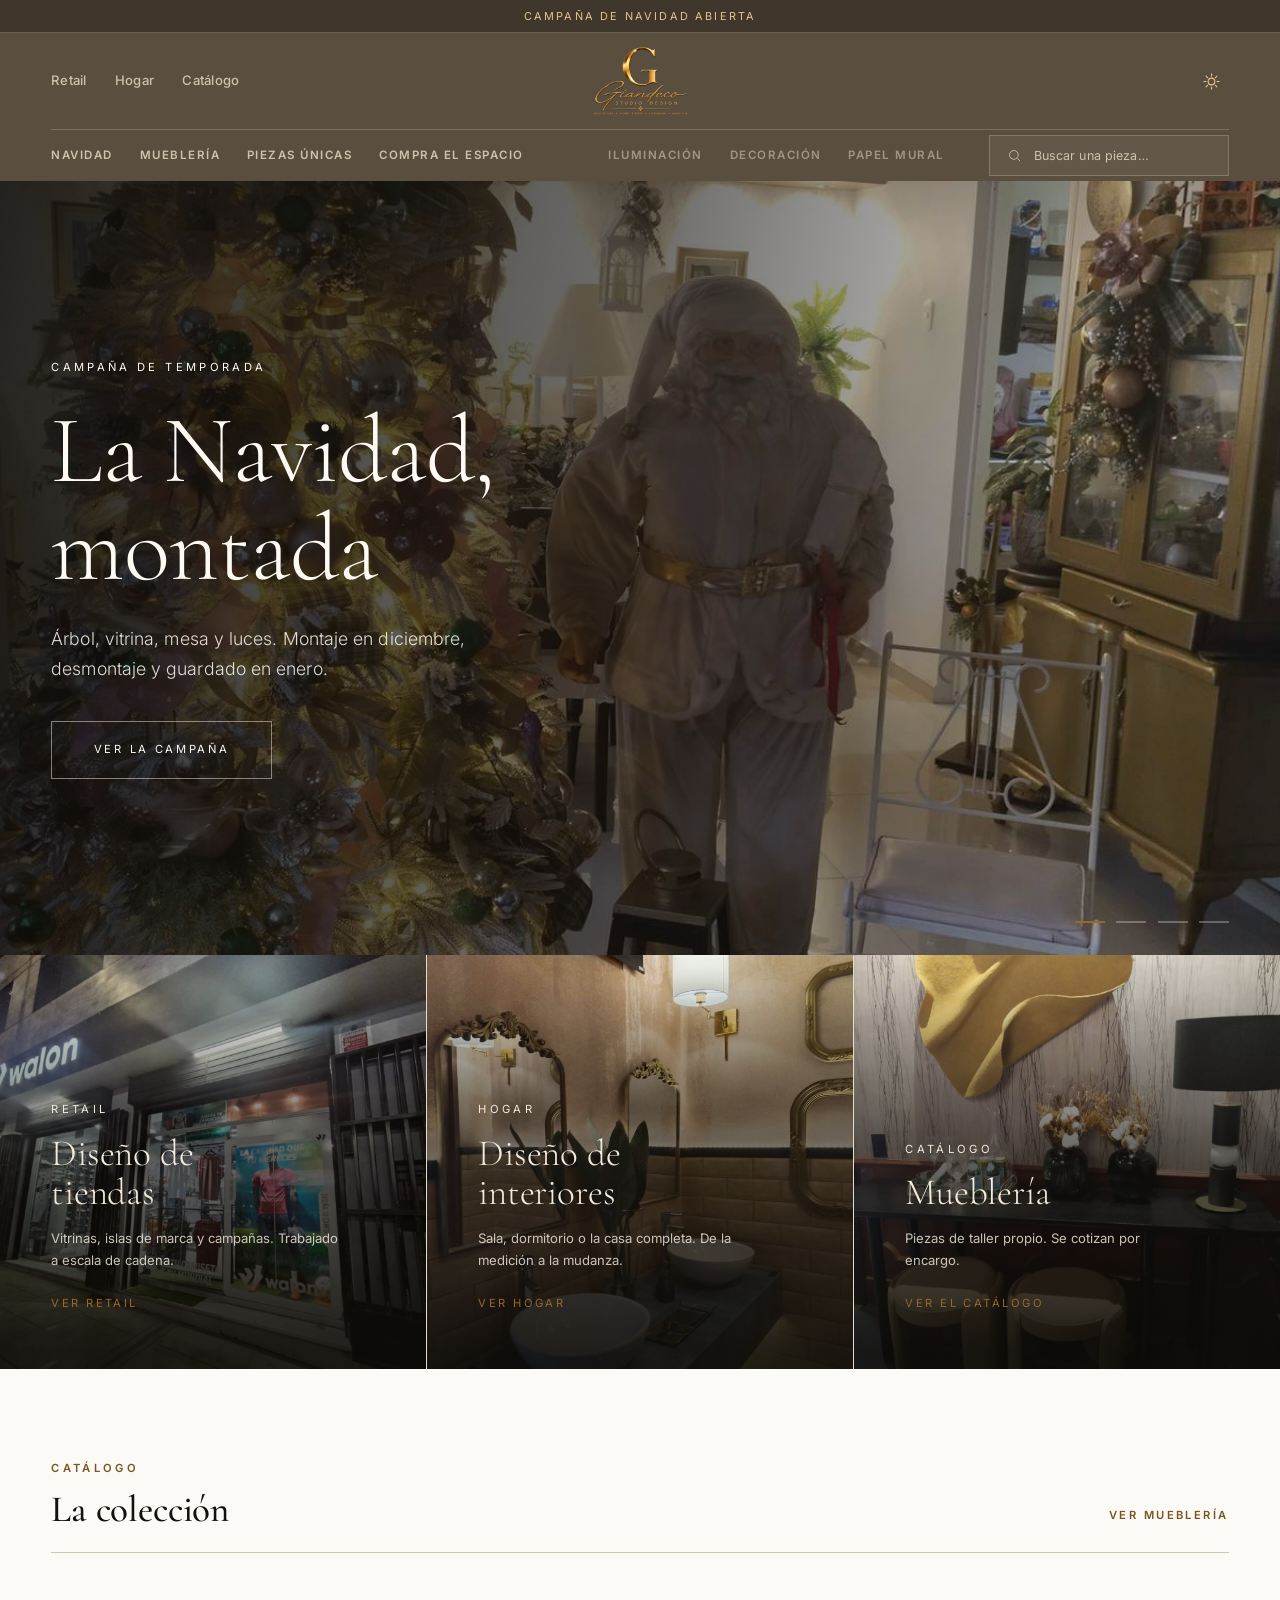
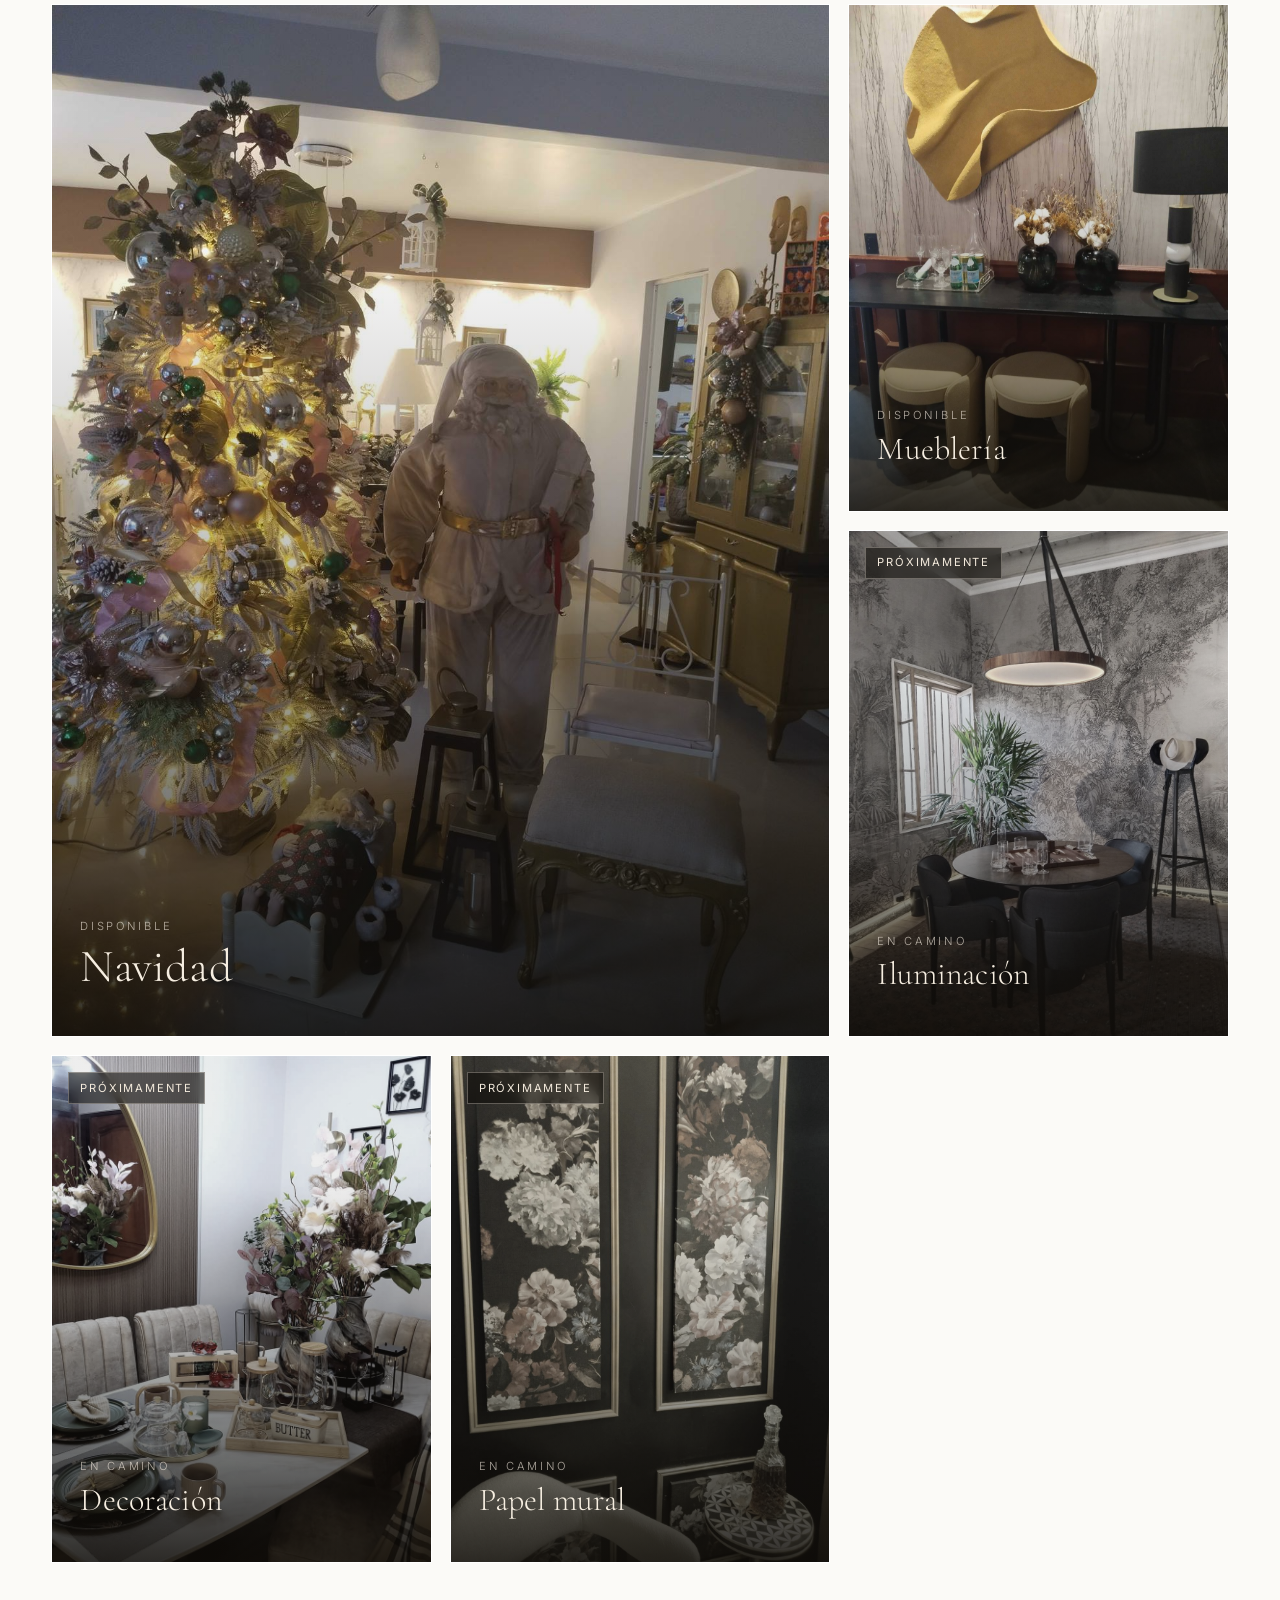
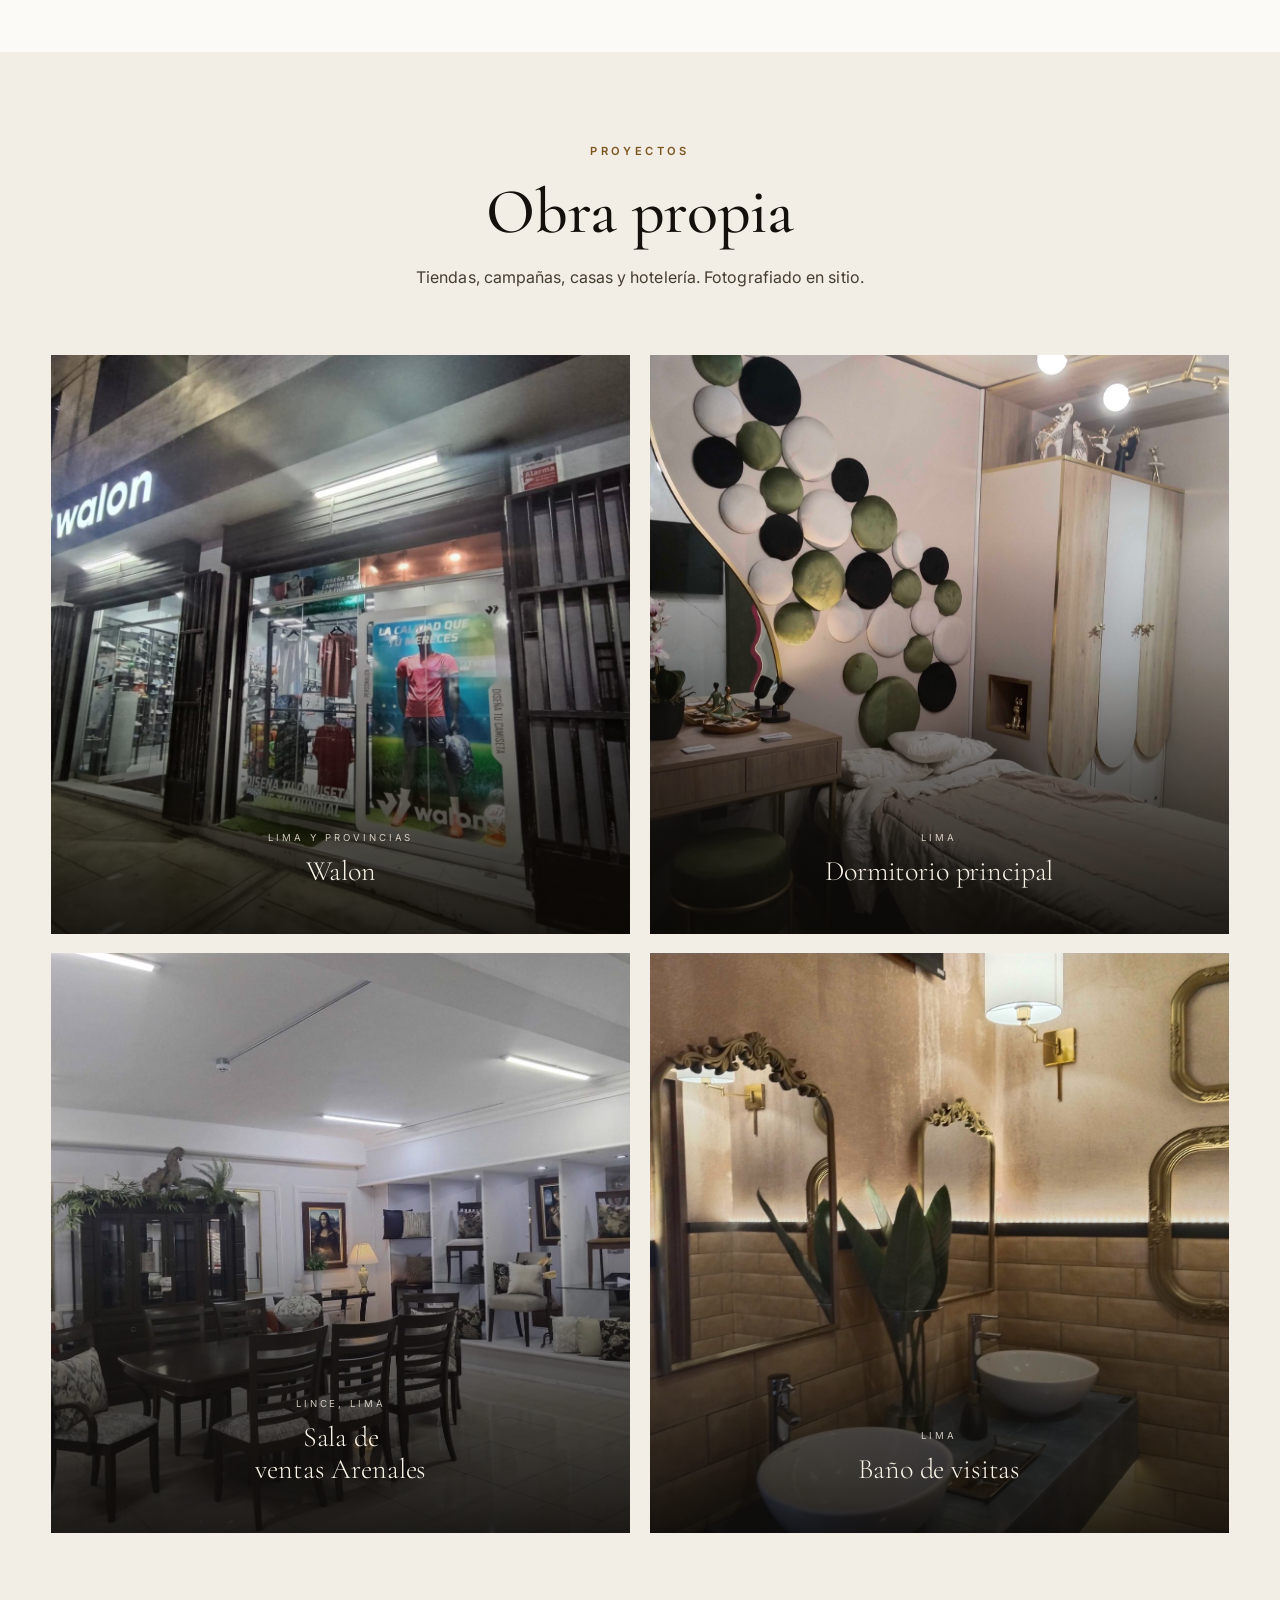
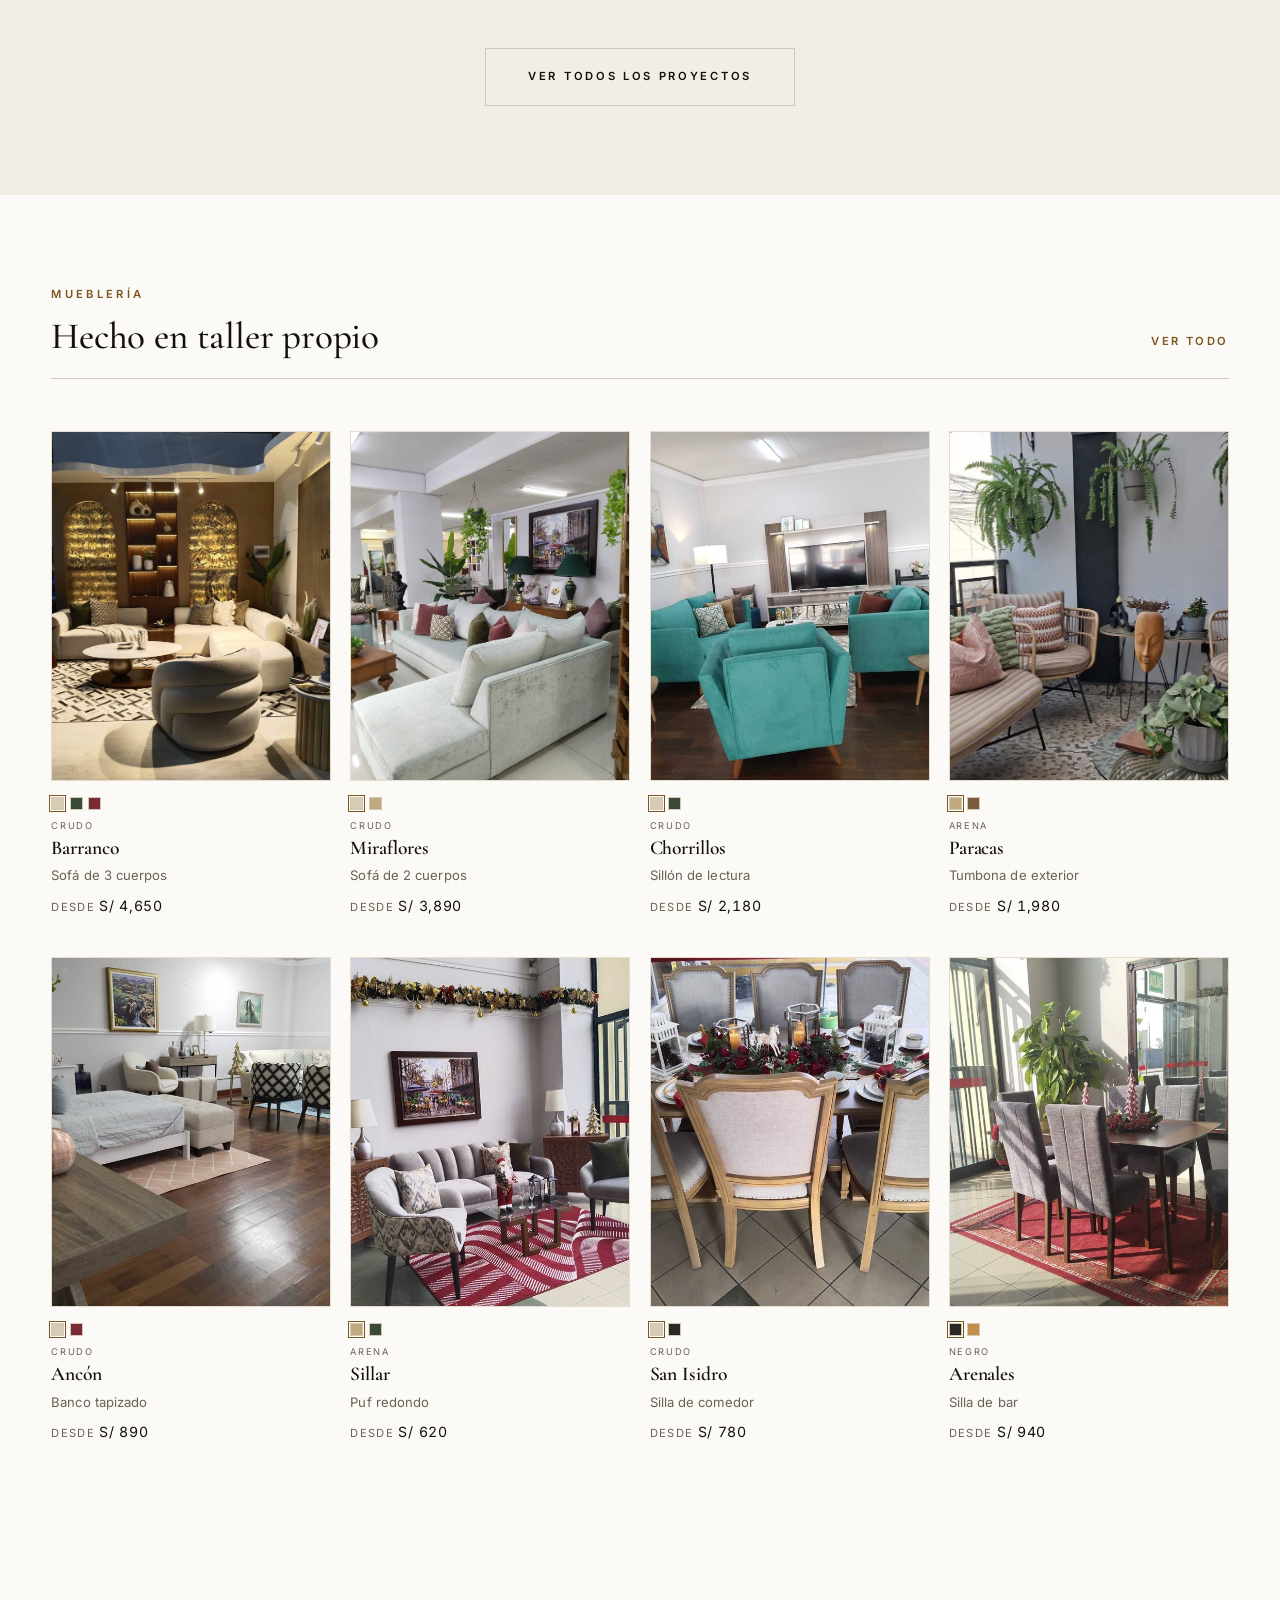
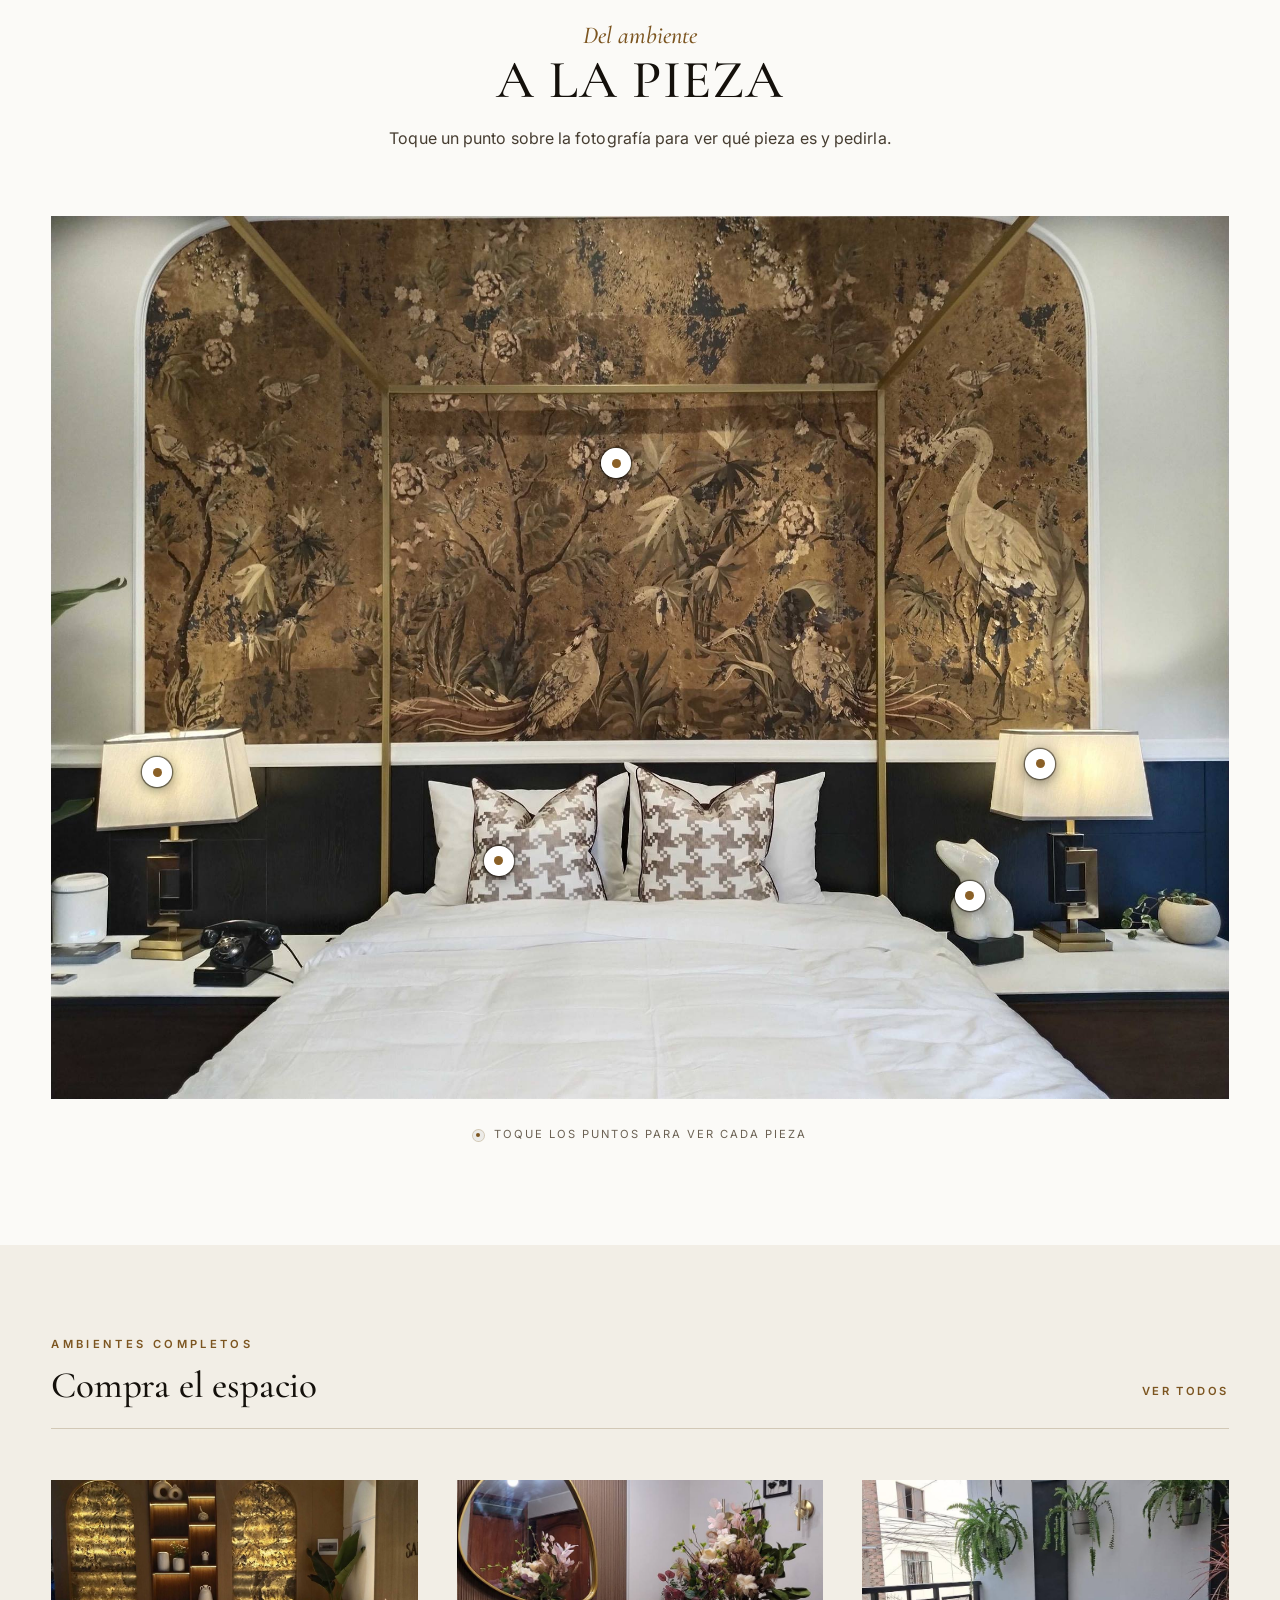
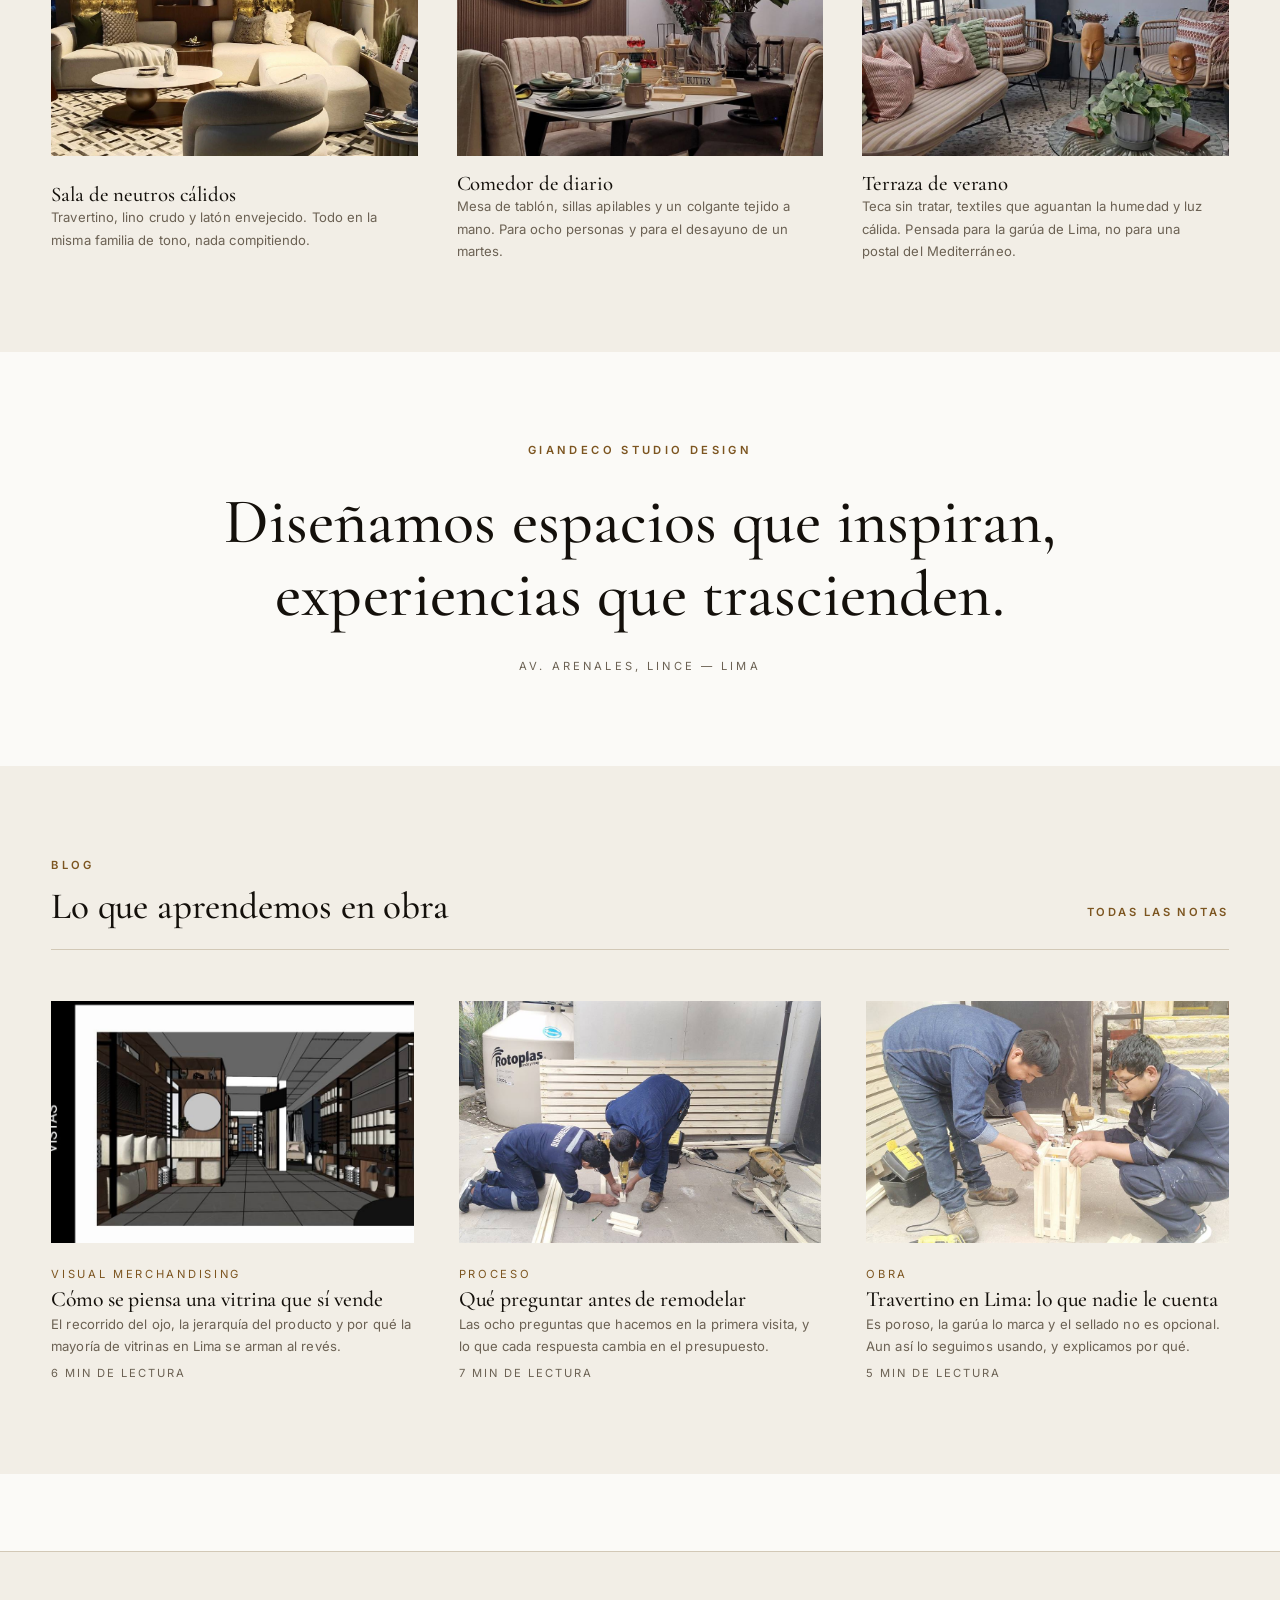
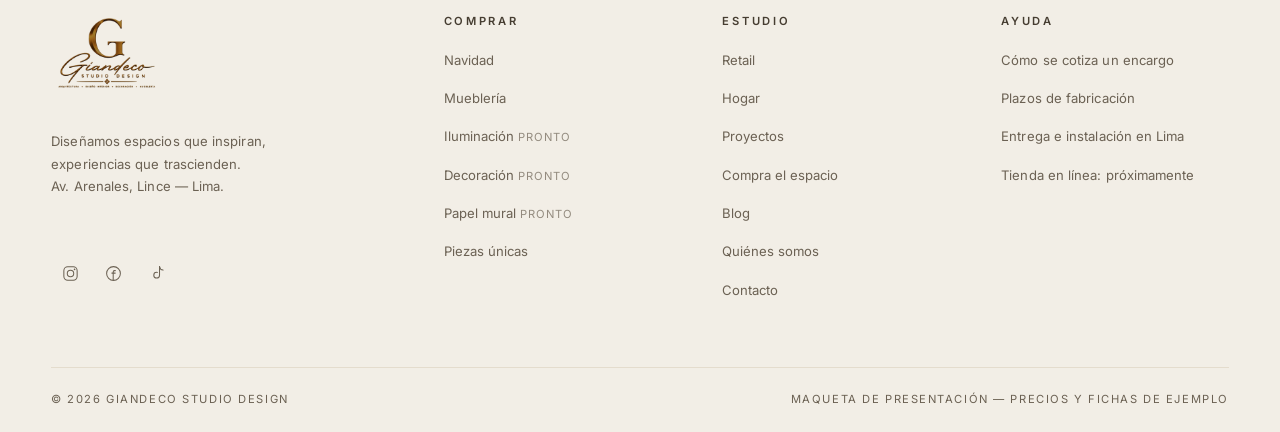
==== claro.html @ dcee4a24 "Navidad abre el catalogo, la cinta se turna y el pie gana redes Navidad - La campana ya empezo: pasa" ====
<!doctype html>
<html lang="es" data-tema="claro">
<head>
<meta charset="utf-8" />
<meta name="viewport" content="width=device-width, initial-scale=1" />
<meta name="robots" content="noindex, nofollow" />
<meta name="theme-color" content="#FBFAF7" />
<meta name="description" content="Giandeco Studio Design — arquitectura, diseño interior, visual merchandising y tienda en línea. Maqueta de presentación." />
<title>Giandeco Studio Design</title>

<link rel="icon" href="img/favicon.png" type="image/png" />
<link rel="preconnect" href="https://fonts.googleapis.com" />
<link rel="preconnect" href="https://fonts.gstatic.com" crossorigin />
<link rel="stylesheet" href="https://fonts.googleapis.com/css2?family=Cormorant+Garamond:wght@300;400;500;600&family=Inter:wght@400;500;600&display=swap" />
<link rel="stylesheet" href="css/giandeco.css?v=34ec2248" />
</head>
<body>

<div class="prog" id="prog"></div>

<header class="head">
  <!-- 1. cinta de aviso -->
  <div class="aviso">
    <div class="aviso-rot" id="aviso"></div>
  </div>

  <div class="hwrap">
    <!-- 2. fila de marca: los tres mundos a la izquierda, la marca al
         centro, la cuenta y el carrito a la derecha -->
    <div class="hrow">
      <div class="hleft">
        <button class="burger" type="button" id="burger" aria-label="Abrir menú" aria-expanded="false">
          <span class="bl"></span><span class="bl"></span><span class="bl"></span>
        </button>
        <nav class="mundos-nav" id="mundosNav" aria-label="Secciones"></nav>
      </div>

      <button class="brand" type="button" data-go="home" aria-label="Giandeco Studio Design — inicio">
        <img class="logo-oscuro" src="img/logo.png" alt="Giandeco Studio Design" width="330" height="220" />
        <img class="logo-claro" src="img/logo-claro.png" alt="Giandeco Studio Design" width="330" height="220" />
      </button>

      <div class="hright">
        <!-- las dos páginas fijas: no son mundos, no cambian la fila de abajo -->
        <nav class="paginas-nav" id="paginasNav" aria-label="Páginas"></nav>
        <button class="tema-btn" type="button" data-tema-toggle>
          <svg class="i-sol" viewBox="0 0 24 24" aria-hidden="true">
            <circle cx="12" cy="12" r="4.2"/>
            <path d="M12 2.4v2.6M12 19v2.6M21.6 12H19M5 12H2.4M18.8 5.2l-1.8 1.8M7 17l-1.8 1.8M18.8 18.8 17 17M7 7 5.2 5.2"/>
          </svg>
          <svg class="i-luna" viewBox="0 0 24 24" aria-hidden="true">
            <path d="M20.5 14.6A8.6 8.6 0 0 1 9.4 3.5a8.6 8.6 0 1 0 11.1 11.1z"/>
          </svg>
        </button>
        <button class="ib solo-m" type="button" id="sBtnM" aria-label="Buscar">
          <svg viewBox="0 0 24 24"><circle cx="11" cy="11" r="7"/><path d="M16.5 16.5 21 21"/></svg>
        </button>
        <button class="ib" type="button" id="cartBtn" aria-label="Carrito">
          <svg viewBox="0 0 24 24"><path d="M6 8h12l-1 12H7L6 8z"/><path d="M9 8V6a3 3 0 0 1 6 0v2"/></svg>
          <span class="badge" id="badge" data-cero="1">0</span>
        </button>
      </div>
    </div>

    <!-- 3. fila contextual: cambia según el mundo en el que se esté -->
    <div class="nrow">
      <nav class="cats" id="cats" aria-label="Sección"></nav>
      <button class="hsearch" type="button" id="sBtn">
        <svg viewBox="0 0 24 24"><circle cx="11" cy="11" r="7"/><path d="M16.5 16.5 21 21"/></svg>
        <span>Buscar una pieza…</span>
      </button>
    </div>
  </div>

  <!-- panel de categoría: miniaturas rectangulares -->
  <div class="mega" id="mega" hidden></div>
</header>

<!-- buscador a pantalla completa -->
<div class="sover" id="sover" role="dialog" aria-modal="true" aria-label="Buscar" hidden>
  <div class="sover-in">
    <div class="sover-bar">
      <svg class="mag" viewBox="0 0 24 24"><circle cx="11" cy="11" r="7"/><path d="M16.5 16.5 21 21"/></svg>
      <label for="search" class="sr">Buscar productos</label>
      <input type="search" id="search" placeholder="Busque una pieza, un material…" autocomplete="off" />
      <button class="sclose" type="button" id="sClose" aria-label="Cerrar buscador">&times;</button>
    </div>
    <div class="sover-body">
      <div class="sug" id="sSug">
        <span class="eyebrow">Búsquedas frecuentes</span>
        <div class="sug-chips" id="sChips"></div>
      </div>
      <div class="sres" id="sRes"></div>
    </div>
  </div>
</div>

<!-- menú móvil -->
<nav class="mnav" id="mnav" aria-label="Menú" aria-hidden="true"></nav>


<!-- ====================== PORTADA ====================== -->
<main class="view on" id="v-home">

  <section class="camp">
    <div class="media" id="campMedia"></div>
    <div class="veil"></div>
    <div class="inner">
      <span class="eyebrow" id="cEye"></span>
      <h1 id="cTitle"></h1>
      <p id="cText"></p>
      <button class="btn" type="button" id="cCta"></button>
    </div>
    <div class="camp-dots" id="cDots"></div>
  </section>

  <!-- los tres servicios: el sitio entero cuelga de aquí -->
  <section class="mundos tres">
    <button class="mundo" type="button" data-go="retail">
      <img src="img/pr-walon-1.jpg" alt="" loading="lazy" />
      <span class="veil"></span>
      <span class="cap">
        <span class="eyebrow">Retail</span>
        <h3>Diseño de tiendas</h3>
        <p>Vitrinas, islas de marca y campañas. Trabajado a escala de cadena.</p>
        <span class="link">Ver Retail</span>
      </span>
    </button>
    <button class="mundo" type="button" data-go="hogar">
      <img src="img/pr-casa-2.jpg" alt="" loading="lazy" />
      <span class="veil"></span>
      <span class="cap">
        <span class="eyebrow">Hogar</span>
        <h3>Diseño de interiores</h3>
        <p>Sala, dormitorio o la casa completa. De la medición a la mudanza.</p>
        <span class="link">Ver Hogar</span>
      </span>
    </button>
    <button class="mundo" type="button" data-go="cat:mueble">
      <img src="img/cat-muebles.jpg" alt="" loading="lazy" />
      <span class="veil"></span>
      <span class="cap">
        <span class="eyebrow">Catálogo</span>
        <h3>Mueblería</h3>
        <p>Piezas de taller propio. Se cotizan por encargo.</p>
        <span class="link">Ver el catálogo</span>
      </span>
    </button>
  </section>

  <!-- catálogo: lo que ya está y lo que viene -->
  <section class="band"><div class="wrap">
    <div class="plate" data-rev>
      <div class="plate-in">
        <span class="eyebrow">Catálogo</span>
        <h2>La colección</h2>
      </div>
      <button class="link" type="button" data-go="cat:mueble">Ver mueblería</button>
    </div>
    <div class="tiles destacada" id="homeCats" data-rev></div>
  </div></section>

  <!-- proyectos destacados -->
  <section class="band band-alt"><div class="wrap">
    <div class="plate-c" data-rev>
      <span class="eyebrow">Proyectos</span>
      <h2>Obra propia</h2>
      <p>Tiendas, campañas, casas y hotelería. Fotografiado en sitio.</p>
    </div>
    <div class="proj-grid" id="homeProy"></div>
    <div style="display:grid;justify-items:center;margin-top:clamp(4rem,9vw,9rem)">
      <button class="btn btn-l" type="button" data-go="proyectos">Ver todos los proyectos</button>
    </div>
  </div></section>

  <!-- mueblería -->
  <section class="band"><div class="wrap">
    <div class="plate" data-rev>
      <div class="plate-in">
        <span class="eyebrow">Mueblería</span>
        <h2>Hecho en taller propio</h2>
      </div>
      <button class="link" type="button" data-go="cat:mueble">Ver todo</button>
    </div>
    <div class="grid rail-m" id="homeGrid"></div>
  </div></section>

  <!-- compre el look: la foto con sus piezas marcadas -->
  <section class="band"><div class="wrap">
    <div class="plate-c" data-rev>
      <span class="cap-doble">
        <span class="sobre">Del ambiente</span>
        <span class="grande">a la pieza</span>
      </span>
      <p>Toque un punto sobre la fotografía para ver qué pieza es y pedirla.</p>
    </div>
    <div class="look-wrap">
      <div id="homeMapa"></div>
    </div>
  </div></section>

  <!-- compra el espacio -->
  <section class="band band-alt"><div class="wrap">
    <div class="plate" data-rev>
      <div class="plate-in">
        <span class="eyebrow">Ambientes completos</span>
        <h2>Compra el espacio</h2>
      </div>
      <button class="link" type="button" data-go="espacios">Ver todos</button>
    </div>
    <div class="esp-cards rail-m" id="homeEsp"></div>
  </div></section>

  <!-- cita -->
  <section class="band"><div class="wrap">
    <div class="cita" data-rev>
      <span class="eyebrow">Giandeco Studio Design</span>
      <blockquote>Diseñamos espacios que inspiran, experiencias que trascienden.</blockquote>
      <cite>Av. Arenales, Lince — Lima</cite>
    </div>
  </div></section>

  <!-- blog -->
  <section class="band band-alt"><div class="wrap">
    <div class="plate" data-rev>
      <div class="plate-in">
        <span class="eyebrow">Blog</span>
        <h2>Lo que aprendemos en obra</h2>
      </div>
      <button class="link" type="button" data-go="cuaderno">Todas las notas</button>
    </div>
    <div class="jgrid rail-m" id="homeJournal"></div>
  </div></section>

</main>


<!-- ====================== COLECCIÓN ====================== -->
<main class="view" id="v-cat">

  <!-- portada de campaña: sólo aparece en la línea de temporada -->
  <section class="camp-band" id="catCampana" hidden>
    <div class="camp-band-foto">
      <img id="cbFoto" src="" alt="" />
      <span class="veil"></span>
    </div>
    <div class="camp-band-txt">
      <span class="eyebrow" id="cbEye"></span>
      <h1 id="cbTitulo"></h1>
      <p id="cbTexto"></p>
      <button class="btn" type="button" id="cbCta" data-go="contacto"></button>
      <div class="camp-band-tira" id="cbTira"></div>
    </div>
  </section>

  <div class="wrap">
    <nav class="crumb" id="catCrumb" aria-label="Ruta"></nav>
    <h1 class="ctitle" id="catTitle"></h1>

    <div class="shop">
      <div>
        <button class="fbtn" type="button" id="fToggle" aria-expanded="false">Filtrar y ordenar</button>
        <aside class="facets" id="facets" aria-label="Filtros"></aside>
      </div>
      <div>
        <div class="subs" id="catSubs"></div>

        <aside class="promo" id="catPromo" hidden>
          <div>
            <span class="eyebrow">Navidad montada</span>
            <h3>¿Prefiere que se la montemos nosotros?</h3>
            <p>El estudio monta la Navidad completa de casas y de salas de venta: árbol, vitrina,
               mesa y luces, con desmontaje y guardado en enero.</p>
          </div>
          <button class="btn" type="button" data-go="contacto">Pedir una cotización</button>
        </aside>

        <div class="sbar">
          <span class="cnt" id="cnt"></span>
          <div class="tools">
            <select id="sort" aria-label="Ordenar">
              <option value="rel">Recomendados</option>
              <option value="asc">Precio: menor a mayor</option>
              <option value="desc">Precio: mayor a menor</option>
              <option value="az">Nombre A–Z</option>
            </select>
            <div class="vtog" role="group" aria-label="Vista">
              <button type="button" id="vList" aria-pressed="false" aria-label="Lista">
                <svg viewBox="0 0 24 24"><path d="M4 6h16M4 12h16M4 18h16"/></svg></button>
              <button type="button" id="vGrid" aria-pressed="true" aria-label="Cuadrícula">
                <svg viewBox="0 0 24 24"><rect x="4" y="4" width="7" height="7"/><rect x="13" y="4" width="7" height="7"/><rect x="4" y="13" width="7" height="7"/><rect x="13" y="13" width="7" height="7"/></svg></button>
            </div>
          </div>
        </div>
        <div class="chips" id="chips"></div>
        <div class="grid" id="catGrid"></div>
      </div>
    </div>
  </div>
</main>


<!-- ============ CATEGORÍA QUE TODAVÍA NO ABRE ============ -->
<main class="view" id="v-pronto">
  <div class="wrap">
    <nav class="crumb" id="prCrumb" aria-label="Ruta"></nav>
    <div class="proxima">
      <figure class="pronto-foto"><img id="prontoImg" src="" alt="" /><span class="veil"></span></figure>
      <div class="pronto-txt">
        <span class="eyebrow" id="prontoCuando"></span>
        <h1 id="prontoTitulo"></h1>
        <p class="lede" id="prontoLede"></p>
        <ul class="pronto-subs" id="prontoSubs"></ul>
        <p class="pronto-nota">Mientras tanto, el estudio ya trabaja esta línea por encargo:
          se cotiza, se fabrica y se instala igual que siempre. Lo que falta es la tienda en línea.</p>
        <div class="fu-acc">
          <button class="btn" type="button" data-go="contacto">Cotizar por encargo</button>
          <button class="link" type="button" data-go="cat:mueble">Ver la mueblería</button>
        </div>
      </div>
    </div>
  </div>
  <div style="height:clamp(3rem,7vw,7rem)"></div>
</main>


<!-- ====================== FICHA DE PRODUCTO ====================== -->
<main class="view" id="v-pdp">
  <div class="wrap">
    <nav class="crumb" id="pdpCrumb" aria-label="Ruta"></nav>
    <div class="pdp-grid">
      <div class="gal">
        <div class="gal-main"><img id="galMain" src="" alt="" /></div>
        <div class="gal-thumbs" id="galThumbs"></div>
      </div>
      <div class="pinfo">
        <span class="eyebrow" id="pdpEye"></span>
        <h1 id="pdpName"></h1>
        <p class="tagl" id="pdpTag"></p>
        <span class="price" id="pdpPrice"></span>
        <div class="vpick" id="pdpVars"></div>
        <span class="stock" id="pdpStock"></span>
        <div class="buy" id="pdpBuy">
          <div class="qty">
            <button type="button" id="qMinus" aria-label="Quitar uno">&minus;</button>
            <span id="qVal">1</span>
            <button type="button" id="qPlus" aria-label="Agregar uno">+</button>
          </div>
          <button class="btn" type="button" id="pdpAdd">Añadir al carrito</button>
        </div>
        <button class="btn" type="button" id="pdpCotizar" data-go="contacto">Solicitar cotización</button>
        <p class="pdp-nota" id="pdpNota">La tienda en línea abre pronto. Por ahora cada pieza se
          cotiza por encargo: se confirma medida, acabado y plazo antes de fabricar.</p>
        <dl class="ficha" id="pdpFicha"></dl>
      </div>
    </div>
    <section class="band pdp-relato" id="pdpRelato"></section>

    <section class="band">
      <div class="plate"><div class="plate-in"><h2>Combina bien con</h2></div></div>
      <div class="grid" id="pdpRel"></div>
    </section>
  </div>
</main>


<!-- ====================== PIEZA ÚNICA ====================== -->
<main class="view" id="v-uni">
  <section class="uni-hero">
    <img id="uniBg" src="" alt="" />
    <div class="veil"></div>
    <div class="inner">
      <span class="seal">Pieza única · 1 de 1</span>
      <h1 id="uniName"></h1>
      <p id="uniTag"></p>
    </div>
  </section>
  <div class="wrap">
    <nav class="crumb" id="uniCrumb" aria-label="Ruta"></nav>
    <div class="band uni-body">
      <div class="uni-story">
        <div class="gal-main" style="aspect-ratio:4/3;margin-bottom:2rem"><img id="uniImg" src="" alt="" /></div>
        <p class="drop" id="uniStory"></p>
        <div class="acc" style="margin-top:2rem">
          <details open><summary>Procedencia</summary><div class="ab"><p id="uniProv"></p></div></details>
          <details><summary>Dimensiones y materiales</summary><div class="ab"><table><tbody id="uniDim"></tbody></table></div></details>
          <details><summary>Entrega de piezas únicas</summary><div class="ab"><ul>
            <li>Se reserva con el 50 % y se entrega en 5 días hábiles en Lima.</li>
            <li>Incluye certificado de autenticidad firmado por el estudio, con fotografías del estado de conservación.</li>
            <li>Por tratarse de una pieza irrepetible, no admite devolución. Puede verla en el showroom antes de decidir.</li>
          </ul></div></details>
        </div>
      </div>
      <aside class="uni-card">
        <span class="eyebrow">Ejemplar único disponible</span>
        <span class="price" id="uniPrice"></span>
        <span class="stock low">Queda 1 en stock</span>
        <button class="btn" type="button" id="uniAdd">Reservar esta pieza</button>
        <button class="btn btn-l" type="button" data-go="espacios">Verla en el showroom</button>
        <p class="note">Las piezas únicas no se reponen. Si esta se vende, el estudio puede
          buscarle algo del mismo espíritu, pero no será la misma pieza.</p>
      </aside>
    </div>
  </div>
</main>


<!-- ====================== PROYECTOS ====================== -->
<main class="view" id="v-proyectos">
  <div class="wrap">
    <nav class="crumb" id="proyCrumb" aria-label="Ruta"></nav>
    <div class="plate-c">
      <span class="cap-doble">
        <span class="sobre">Oficio</span>
        <span class="grande">y ejecución</span>
      </span>
      <p>Departamentos, casas, tiendas, restaurantes y hoteles. El estudio rehace espacios
        cuidando el volumen, el material y la luz, y acompaña el encargo desde la primera
        medición hasta el día en que se entrega. Cada proyecto de esta página es obra propia,
        fotografiada en sitio.</p>
    </div>
    <div class="filtros" id="proyFiltros" role="group" aria-label="Filtrar proyectos"></div>
    <div class="proj-grid" id="proyGrid"></div>
    <div style="display:grid;justify-items:center;margin-top:clamp(3rem,6vw,6rem)">
      <button class="btn" type="button" data-go="contacto">Conversemos su proyecto</button>
    </div>
  </div>
  <div style="height:clamp(3rem,7vw,7rem)"></div>
</main>


<!-- ====================== QUIÉNES SOMOS ====================== -->
<main class="view" id="v-nosotros">
  <section class="pr-hero ns-hero">
    <img src="img/uni-hero.jpg" alt="" />
    <div class="veil"></div>
    <div class="inner">
      <span class="eyebrow">Quiénes somos</span>
      <h1>Detrás de Giandeco<br />está Gian</h1>
      <p>Arquitectura interior, diseño y mueblería en Lima.</p>
    </div>
  </section>

  <section class="band-sm"><div class="wrap">
    <nav class="crumb" id="nsCrumb" aria-label="Ruta"></nav>
    <div class="fundador" data-rev>
      <figure class="fu-foto" id="nsFoto"></figure>
      <div class="fu-txt">
        <span class="eyebrow">El fundador</span>
        <h2>Gian</h2>
        <p class="lede">Dirige cada encargo de principio a fin. El que escucha en la primera
          reunión es el mismo que firma el plano y el que aparece en obra.</p>
        <div class="fu-acc">
          <button class="btn" type="button" data-go="contacto">Agendar una asesoría</button>
          <button class="link" type="button" data-go="proyectos">Ver los proyectos</button>
        </div>
      </div>
    </div>
  </div></section>

  <section class="band-sm"><div class="wrap">
    <div class="cifras grande" id="nsCifras" data-rev></div>
  </div></section>

  <section class="band band-alt"><div class="wrap">
    <div class="plate" data-rev>
      <div class="plate-in"><span class="eyebrow">De dónde venimos</span></div>
    </div>
    <div class="historia" id="nsHistoria"></div>
  </div></section>

  <section class="band"><div class="wrap">
    <div class="plate" data-rev>
      <div class="plate-in"><span class="eyebrow">El equipo</span><h2>Tres personas y un taller</h2></div>
    </div>
    <div class="equipo" id="nsEquipo"></div>
  </div></section>

  <section class="band band-alt"><div class="wrap">
    <div class="plate" data-rev>
      <div class="plate-in"><span class="eyebrow">Participación</span><h2>Dónde estuvimos</h2></div>
      <button class="link" type="button" data-go="proyectos">Ver todos</button>
    </div>
    <div class="proj-grid" id="nsProy"></div>
  </div></section>

  <section class="band"><div class="wrap">
    <div class="cita" data-rev>
      <span class="eyebrow">Giandeco Studio Design</span>
      <blockquote>Diseñamos espacios que inspiran, experiencias que trascienden.</blockquote>
      <cite>Av. Arenales, Lince — Lima</cite>
    </div>
  </div></section>

  <section class="band band-alt"><div class="wrap">
    <div class="cierre">
      <h2>Trabajemos juntos</h2>
      <p>Cuéntenos qué espacio tiene entre manos. La primera reunión no cuesta nada.</p>
      <div class="fu-acc" style="justify-content:center">
        <button class="btn" type="button" data-go="contacto">Agendar una asesoría</button>
        <button class="link" type="button" data-go="retail">Ver Retail</button>
        <button class="link" type="button" data-go="hogar">Ver Hogar</button>
      </div>
    </div>
  </div></section>
</main>


<!-- ====================== FICHA DE PROYECTO ====================== -->
<main class="view" id="v-proyecto">
  <section class="pr-hero">
    <img id="prBg" src="" alt="" />
    <div class="veil"></div>
    <div class="inner">
      <span class="eyebrow" id="prLinea"></span>
      <h1 id="prTitle"></h1>
      <p id="prSub"></p>
    </div>
  </section>
  <div class="wrap">
    <nav class="crumb" id="prCrumb" aria-label="Ruta"></nav>

    <!-- el encargo y de dónde salió la idea, antes de enseñar nada -->
    <section class="band-sm pr-brief">
      <article>
        <span class="cap-doble">
          <span class="sobre">El</span><span class="grande">encargo</span>
        </span>
        <p id="prReto"></p>
      </article>
      <article>
        <span class="cap-doble">
          <span class="sobre">La</span><span class="grande">inspiración</span>
        </span>
        <p id="prInspira"></p>
      </article>
    </section>

    <section class="pr-gal" id="prGal"></section>

    <figure class="pr-cita">
      <blockquote id="prCita"></blockquote>
    </figure>

    <section class="band pr-body">
      <div class="pr-texto">
        <span class="cap-doble" style="margin-bottom:1.6rem">
          <span class="sobre">Qué</span><span class="grande">se hizo</span>
        </span>
        <div id="prTexto"></div>
      </div>
      <div>
        <dl class="pr-datos" id="prDatos"></dl>
        <div class="pr-mats" id="prMats"></div>
      </div>
    </section>

    <button class="pr-next" type="button" id="prNext">
      <span class="k">Siguiente proyecto</span>
      <h3 id="prNextName"></h3>
    </button>
  </div>
</main>


<!-- ============ SERVICIO (Retail / Hogar: la misma plantilla) ============ -->
<main class="view" id="v-servicio">
  <section class="pr-hero" id="svHero">
    <img id="svBg" src="" alt="" />
    <div class="veil"></div>
    <div class="inner">
      <span class="eyebrow" id="svEye"></span>
      <h1 id="svTitulo"></h1>
      <p id="svPromesa"></p>
      <button class="btn" type="button" id="svCta1"></button>
    </div>
  </section>

  <!-- boceto y obra: lo primero después del banner, sin una palabra encima -->
  <section class="band-sm"><div class="wrap" id="svBoceto"></div></section>

  <!-- las cifras hablan solas: no necesitan titular que las presente -->
  <section class="band-sm"><div class="wrap">
    <nav class="crumb" id="svCrumb" aria-label="Ruta"></nav>
    <div class="cifras" id="svCifras" data-rev></div>
  </div></section>

  <!-- mosaico: cada pieza empieza dibujada y se revela al pasar el cursor -->
  <section class="band band-alt"><div class="wrap">
    <div class="plate" data-rev>
      <div class="plate-in"><span class="eyebrow">Del trazo a la obra</span></div>
      <span class="plate-nota">Pase el cursor sobre cada imagen</span>
    </div>
    <div class="mosaico" id="svMosaico"></div>
  </div></section>

  <section class="band"><div class="wrap">
    <div class="plate" data-rev>
      <div class="plate-in"><span class="eyebrow">Qué entregamos</span><h2 id="svEntTit"></h2></div>
    </div>
    <div class="entregables" id="svEntregables"></div>
  </div></section>

  <section class="band band-alt" id="svEspacios" hidden><div class="wrap">
    <div class="plate" data-rev>
      <div class="plate-in"><span class="eyebrow">Ambientes</span><h2>Del ambiente a la pieza</h2></div>
      <button class="link" type="button" data-go="espacios">Ver todos</button>
    </div>
    <div class="esp-cards rail-m" id="svEspList"></div>
  </div></section>

  <section class="band" id="svCatalogo" hidden><div class="wrap">
    <div class="plate" data-rev>
      <div class="plate-in"><span class="eyebrow">Catálogo</span><h2>Mueblería de taller propio</h2></div>
      <button class="link" type="button" data-go="cat:mueble">Ver el catálogo</button>
    </div>
    <div class="grid rail-m" id="svCatGrid"></div>
  </div></section>

  <section class="band band-alt"><div class="wrap">
    <div class="plate" data-rev>
      <div class="plate-in"><span class="eyebrow">Cómo trabajamos</span></div>
    </div>
    <div class="pasos" id="svProceso"></div>
  </div></section>

  <section class="band"><div class="wrap">
    <div class="plate" data-rev>
      <div class="plate-in"><span class="eyebrow">Proyectos</span><h2 id="svProyTit"></h2></div>
      <button class="link" type="button" id="svProyLink">Ver todos</button>
    </div>
    <div class="proj-grid" id="svProyectos"></div>
  </div></section>

  <section class="band band-alt"><div class="wrap">
    <div class="plate" data-rev>
      <div class="plate-in"><span class="eyebrow">Blog</span><h2 id="svBlogTit"></h2></div>
      <button class="link" type="button" id="svBlogLink">Todas las notas</button>
    </div>
    <div class="jgrid" id="svBlog"></div>
  </div></section>

  <section class="band"><div class="wrap">
    <div class="cierre">
      <h2 id="svCtaT"></h2>
      <p id="svCtaP"></p>
      <button class="btn" type="button" id="svCtaB"></button>
    </div>
  </div></section>
</main>


<!-- ====================== ESPACIOS ====================== -->
<main class="view" id="v-espacios">
  <div class="wrap">
    <nav class="crumb" id="espCrumb" aria-label="Ruta"></nav>
    <h1 class="ctitle">Compra el espacio<span class="dash"></span></h1>
    <p class="clead">Ambientes completos montados por el estudio. Se puede llevar el espacio
      entero o solo la pieza que le falta.</p>
    <div class="esp-cards" id="espList"></div>
  </div>
  <div style="height:clamp(3rem,7vw,7rem)"></div>
</main>

<main class="view" id="v-esp">
  <div class="wrap">
    <nav class="crumb" id="espdCrumb" aria-label="Ruta"></nav>
    <div class="esp-head">
      <div><div id="espMapa"></div></div>
      <div><h1 id="espName"></h1><p id="espText"></p></div>
    </div>
    <section class="band">
      <div class="plate"><div class="plate-in"><h2>Las piezas de este espacio</h2></div>
        <span class="sub" id="espCount"></span></div>
      <div class="grid" id="espGrid"></div>
    </section>
  </div>
</main>


<!-- ====================== BLOG ====================== -->
<main class="view" id="v-cuaderno">
  <div class="wrap">
    <nav class="crumb" id="cuaCrumb" aria-label="Ruta"></nav>
    <h1 class="ctitle">Blog<span class="dash"></span></h1>
    <p class="clead">Lo que el estudio aprende en obra: cómo se piensa un espacio, qué materiales
      aguantan el clima de Lima y por qué algunas decisiones se toman antes de mover un mueble.</p>
    <div class="jgrid" id="cuaGrid"></div>
  </div>
  <div style="height:clamp(3rem,7vw,7rem)"></div>
</main>


<!-- ====================== CONTACTO ====================== -->
<main class="view" id="v-contacto">
  <div class="wrap">
    <nav class="crumb" id="contCrumb" aria-label="Ruta"></nav>
    <div class="plate-c">
      <span class="cap-doble">
        <span class="sobre">Contactar</span>
        <span class="grande">al estudio</span>
      </span>
      <p>Cuéntenos qué espacio tiene entre manos. Gian responde personalmente dentro de las
        24 horas hábiles y propone una primera reunión, sin costo ni compromiso.</p>
    </div>

    <div class="cont-grid band-sm">
      <form class="form" id="contForm" novalidate>
        <div class="campo-2">
          <div class="campo">
            <label for="cNombre">Nombre y apellido</label>
            <input type="text" id="cNombre" name="nombre" autocomplete="name" required />
          </div>
          <div class="campo">
            <label for="cTel">Teléfono o WhatsApp</label>
            <input type="tel" id="cTel" name="telefono" autocomplete="tel" />
          </div>
        </div>
        <div class="campo">
          <label for="cCorreo">Correo electrónico</label>
          <input type="email" id="cCorreo" name="correo" autocomplete="email" required />
        </div>
        <div class="campo">
          <label for="cTipo">Tipo de encargo</label>
          <select id="cTipo" name="tipo">
            <option>Hogar — casa o departamento</option>
            <option>Retail — tienda, vitrina o campaña</option>
            <option>Hotelería, restaurante u oficina</option>
            <option>Mueblería a medida</option>
            <option>Decoración de temporada</option>
            <option>Consulta por una pieza del catálogo</option>
            <option>Otro</option>
          </select>
        </div>
        <div class="campo">
          <label for="cMsg">Cuéntenos del espacio</label>
          <textarea id="cMsg" name="mensaje" placeholder="Metraje aproximado, en qué distrito está, en qué plazo lo necesita." required></textarea>
        </div>
        <button class="btn" type="submit">Enviar la consulta</button>
        <p class="form-ok" id="contOk" hidden>Recibido. Gian le escribe dentro de 24 horas hábiles.</p>
      </form>

      <dl class="cont-datos">
        <div>
          <dt>Oficina</dt>
          <dd>Av. Arenales, Lince<small>Lima, Perú — con cita previa</small></dd>
        </div>
        <div>
          <dt>Correo</dt>
          <dd>hola@giandeco.com<small>Respuesta en 24 horas hábiles</small></dd>
        </div>
        <div>
          <dt>WhatsApp</dt>
          <dd>+51 900 000 000<small>Lunes a sábado, 9 a 19 h</small></dd>
        </div>
        <div>
          <dt>Profesionales</dt>
          <dd>Cuenta para arquitectos<small>Precios diferenciados y fichas técnicas. Indíquelo en el mensaje.</small></dd>
        </div>
      </dl>
    </div>
  </div>
  <div style="height:clamp(3rem,7vw,7rem)"></div>
</main>


<footer>
  <div class="wrap">
    <div class="fg">
      <div class="fbrand">
        <img class="logo-oscuro" src="img/logo.png" alt="Giandeco Studio Design" loading="lazy" />
        <img class="logo-claro" src="img/logo-claro.png" alt="Giandeco Studio Design" loading="lazy" />
        <p>Diseñamos espacios que inspiran, experiencias que trascienden.<br />
          Av. Arenales, Lince — Lima.</p>
        <nav class="redes" id="redes" aria-label="Redes sociales"></nav>
      </div>
      <div class="fcol">
        <h4>Comprar</h4>
        <button class="fh" type="button" aria-expanded="false">Comprar<span class="ar"></span></button>
        <div class="fp"><ul id="footCats"></ul></div>
      </div>
      <div class="fcol">
        <h4>Estudio</h4>
        <button class="fh" type="button" aria-expanded="false">Estudio<span class="ar"></span></button>
        <div class="fp"><ul>
          <li><button type="button" data-go="retail">Retail</button></li>
          <li><button type="button" data-go="hogar">Hogar</button></li>
          <li><button type="button" data-go="proyectos">Proyectos</button></li>
          <li><button type="button" data-go="espacios">Compra el espacio</button></li>
          <li><button type="button" data-go="cuaderno">Blog</button></li>
          <li><button type="button" data-go="nosotros">Quiénes somos</button></li>
          <li><button type="button" data-go="contacto">Contacto</button></li>
        </ul></div>
      </div>
      <div class="fcol">
        <h4>Ayuda</h4>
        <button class="fh" type="button" aria-expanded="false">Ayuda<span class="ar"></span></button>
        <div class="fp"><ul>
          <li><span>Cómo se cotiza un encargo</span></li><li><span>Plazos de fabricación</span></li>
          <li><span>Entrega e instalación en Lima</span></li><li><span>Tienda en línea: próximamente</span></li>
        </ul></div>
      </div>
    </div>
    <div class="colo">
      <span>© 2026 Giandeco Studio Design</span>
      <span>Maqueta de presentación — precios y fichas de ejemplo</span>
    </div>
  </div>
</footer>

<div class="scrim" id="scrim"></div>

<aside class="drawer" id="drawer" aria-label="Carrito" aria-hidden="true">
  <div class="dh"><h2>Su carrito</h2><button class="x" type="button" id="closeCart" aria-label="Cerrar">&times;</button></div>
  <div class="items" id="items"></div>
  <div class="df">
    <div class="tot"><span class="u">Subtotal</span><span class="s" id="subtotal">S/ 0</span></div>
    <button class="btn" type="button">Ir a pagar</button>
    <small>Envío calculado en el siguiente paso</small>
  </div>
</aside>

<script src="js/datos.js?v=34ec2248"></script>
<script src="js/app.js?v=34ec2248"></script>
</body>
</html>
---- css/giandeco.css ----
/* ==========================================================================
   GIANDECO STUDIO DESIGN — sistema de diseño
   --------------------------------------------------------------------------
   Un solo CSS para los dos temas. El tema vive en <html data-tema>:
     data-tema="oscuro"  la paleta de la campaña del estudio (chocolate y oro)
     data-tema="claro"   la misma paleta llevada a fondos claros
   Nada de color se escribe suelto en las reglas: todo pasa por un token, y
   por eso cambiar de mundo cuesta un atributo y no un rediseño.
   ========================================================================== */

/* ---------- 1. tokens ---------------------------------------------------- */

:root{
  /* tipografía */
  /* Inter en vez de Jost para el cuerpo: Jost es geométrica y preciosa en
     titular, pero en párrafo pequeño sobre blanco adelgaza y el texto se
     pierde. Inter está hecha para leerse a 15 px. */
  --display:'Cormorant Garamond','Didot','Bodoni MT',Georgia,'Times New Roman',serif;
  --sans:'Inter','Segoe UI',system-ui,-apple-system,'Helvetica Neue',sans-serif;

  /* escala — apretada abajo, generosa arriba: el salto es lo que da porte */
  --t-xs:.7rem;
  --t-sm:.82rem;
  --t-base:1rem;
  --t-md:1.11rem;
  --t-lg:clamp(1.3rem,1.6vw,1.6rem);
  --t-xl:clamp(1.7rem,2.9vw,2.6rem);
  --t-2xl:clamp(2.3rem,5vw,4.2rem);
  --t-3xl:clamp(2.8rem,7.5vw,6.5rem);

  /* rejilla y aire — el aire es la mitad del lujo */
  --gut:clamp(1.1rem,4vw,4.5rem);
  --maxw:1720px;
  --maxw-txt:66ch;
  --banda:clamp(3.2rem,7vw,7.5rem);
  --banda-sm:clamp(2.2rem,4.5vw,4rem);

  /* cabecera */
  --h-aviso:32px;
  --h-marca:74px;
  --h-nav:0px;
  --h-total:calc(var(--h-aviso) + var(--h-marca));

  /* Velos sobre fotografía. NO dependen del tema: encima siempre va texto
     claro, así que oscurecer menos en el tema claro sólo lo haría ilegible.
     Sobre foto, el fondo lo pone la foto, no la página. */
  --velo-1:rgba(12,10,7,.90);
  --velo-2:rgba(12,10,7,.58);
  --velo-3:rgba(12,10,7,.10);

  /* movimiento */
  --ease:cubic-bezier(.22,.68,.24,1);
  --lento:1.05s var(--ease);
  --medio:.45s var(--ease);
  --rapido:.25s var(--ease);
}

@media(min-width:1180px){
  :root{ --h-marca:96px; --h-nav:52px; --h-total:calc(var(--h-aviso) + var(--h-marca) + var(--h-nav)); }
}

/* --- tema oscuro: los colores tal como están hoy, sólo afinados --- */
:root,
[data-tema="oscuro"]{
  --bg:#0E0C09;
  --bg2:#141009;
  --bg3:#1B1610;
  --bg4:#241D14;
  --lienzo:#17130D;          /* fondo de las fotos de producto */
  --line:#2E271C;
  --line2:#221C14;

  --txt:#EDE4D3;
  --txt2:#AC9E86;
  --txt3:#7C7160;

  --oro:#C08F4A;
  --oro-lt:#D9B074;
  --oro-dk:#8A6538;
  --sobre-oro:#12100B;
  --rojo:#A2564C;

  --sombra:0 26px 70px -34px rgba(0,0,0,.9);
  --logo-op:1;

  /* Sobre negro, el texto claro «engorda» ópticamente: pesos finos.
     En claro pasa lo contrario y hay que compensar. */
  --peso-cuerpo:300;
  --peso-display:300;
  --peso-ui:400;
  --peso-fuerte:400;

  color-scheme:dark;
}

/* --- tema claro: la misma paleta, invertida en luminosidad --- */
[data-tema="claro"]{
  --bg:#FBFAF7;
  --bg2:#F2EEE6;
  --bg3:#FFFFFF;
  --bg4:#E9E2D5;
  --lienzo:#FFFFFF;          /* la ficha de producto va sobre blanco puro */
  --line:#D2C8B6;
  --line2:#E4DCCD;

  /* Más oscuros que la primera versión: sobre blanco, un gris medio se lee
     como texto apagado y el sitio pierde autoridad. */
  --txt:#14100B;
  --txt2:#463D31;
  --txt3:#6B6153;

  --oro:#7C5520;
  --oro-lt:#96682A;
  --oro-dk:#5E4118;
  --sobre-oro:#FFFFFF;
  --rojo:#8C3A32;

  --sombra:0 24px 60px -38px rgba(60,45,25,.45);
  --logo-op:1;

  /* El contrapeso del fondo blanco. Sobre claro el trazo se come luz y
     todo parece medio tono más flojo, así que se compensa aquí. */
  --peso-cuerpo:400;
  --peso-display:500;
  --peso-ui:600;
  --peso-fuerte:600;

  color-scheme:light;
}

/* --- la banda de cabecera tiene color propio en los dos temas ---
   Es lo que hace que el sitio se lea como una casa y no como una plantilla:
   la marca vive sobre su propio material, no sobre el fondo de la página.
   El orden importa: primero el valor por defecto, después el del tema
   claro, porque :root y [data-tema] pesan igual y gana el último. */
:root,
[data-tema="oscuro"]{
  --head-bg:#211A11;
  --head-txt:#EFE5D3;
  --head-txt2:#A89578;
  --head-line:rgba(239,229,211,.15);
  --head-oro:#D9B074;
}
/* Taupe cálido en vez de casi negro: contra el papel crema, una banda
   negra se lee como una barra pegada encima. Un tono medio de la misma
   familia se integra y sigue sosteniendo el logo dorado. */
[data-tema="claro"]{
  --head-bg:#5A4E3F;
  --head-txt:#F6EFE3;
  --head-txt2:#CFC2AB;
  --head-line:rgba(246,239,227,.22);
  --head-oro:#E4C48C;
}

/* ---------- 2. base ------------------------------------------------------ */

*,*::before,*::after{box-sizing:border-box}

html{
  scroll-padding-top:calc(var(--h-total) + 2rem);
  -webkit-text-size-adjust:100%;
}

body{
  margin:0;
  background:var(--bg);
  color:var(--txt);
  font-family:var(--sans);
  font-size:var(--t-base);
  font-weight:var(--peso-cuerpo);
  line-height:1.7;
  letter-spacing:.005em;
  -webkit-font-smoothing:antialiased;
  -moz-osx-font-smoothing:grayscale;
  overflow-x:hidden;
  transition:background-color .5s var(--ease),color .5s var(--ease);
}

a{color:inherit;text-decoration:none}
img{max-width:100%;display:block}
button{font:inherit;color:inherit;background:none;border:0;padding:0}
table{border-collapse:collapse;width:100%}
::selection{background:var(--oro);color:var(--sobre-oro)}
:focus-visible{outline:2px solid var(--oro);outline-offset:3px}

h1,h2,h3,h4{
  font-family:var(--display);
  font-weight:var(--peso-display);
  line-height:1.06;
  letter-spacing:-.005em;
  margin:0;
  text-wrap:balance;
}

.wrap{max-width:var(--maxw);margin-inline:auto;padding-inline:var(--gut)}
.wrap-txt{max-width:var(--maxw-txt)}
.sr{position:absolute;width:1px;height:1px;overflow:hidden;clip:rect(0 0 0 0);white-space:nowrap}

/* versalita utilitaria: la voz de las etiquetas, los botones y los precios */
.u{
  font-family:var(--sans);
  font-size:var(--t-xs);
  font-weight:var(--peso-ui);
  letter-spacing:.22em;
  text-transform:uppercase;
}

.eyebrow{
  display:inline-block;
  font-family:var(--sans);
  font-size:var(--t-xs);
  font-weight:var(--peso-ui);
  letter-spacing:.3em;
  text-transform:uppercase;
  color:var(--oro);
}

.dash{display:inline-block;width:52px;height:1px;background:var(--oro);vertical-align:middle;margin-left:1rem;opacity:.7}

/* aparición al entrar en pantalla */
[data-rev]{opacity:0;transform:translateY(26px);transition:opacity .9s var(--ease),transform .9s var(--ease)}
[data-rev].vis{opacity:1;transform:none}
@media(prefers-reduced-motion:reduce){
  [data-rev]{opacity:1;transform:none;transition:none}
  *{animation-duration:.01ms!important;transition-duration:.06s!important}
}

/* Sobre fotografía el texto siempre es claro sobre oscuro, así que ahí
   mandan los pesos finos aunque la página esté en tema claro. Misma razón
   que los velos: el fondo lo pone la foto, no la página. */
.camp,.tile,.mundo,.pr-hero,.uni-hero,.proj figure{
  --peso-cuerpo:300;
  --peso-display:300;
  --peso-ui:400;
}

/* ---------- 3. botones --------------------------------------------------- */

.btn{
  display:inline-flex;align-items:center;justify-content:center;
  font-family:var(--sans);font-size:var(--t-xs);font-weight:var(--peso-ui);
  letter-spacing:.24em;text-transform:uppercase;
  padding:1.15rem 2.6rem;
  cursor:pointer;text-align:center;
  color:var(--sobre-oro);
  background:var(--oro);
  border:1px solid var(--oro);
  transition:background-color var(--medio),color var(--medio),border-color var(--medio);
}
.btn:hover,.btn:focus-visible{background:transparent;color:var(--oro)}

.btn-l{
  color:var(--txt);background:transparent;border-color:var(--line);
}
.btn-l:hover,.btn-l:focus-visible{background:var(--oro);border-color:var(--oro);color:var(--sobre-oro)}

/* enlace con subrayado que se dibuja */
.link{
  display:inline-block;font-family:var(--sans);font-size:var(--t-xs);font-weight:var(--peso-ui);
  letter-spacing:.22em;text-transform:uppercase;color:var(--oro);cursor:pointer;
  padding-bottom:5px;position:relative;
}
.link::after{
  content:"";position:absolute;left:0;bottom:0;height:1px;width:100%;
  background:currentColor;transform:scaleX(0);transform-origin:right;
  transition:transform var(--medio);
}
.link:hover::after,.link:focus-visible::after{transform:scaleX(1);transform-origin:left}

/* ---------- 4. cabecera --------------------------------------------------
   Tres pisos, y el del medio manda:
     1. cinta de aviso
     2. fila de marca      · los tres mundos a la izquierda, la marca al
                             centro, acabado y carrito a la derecha
     3. fila contextual    · cambia según el mundo: en Catálogo salen las
                             categorías; en Diseño de interiores, el estudio
                             y los proyectos. Nada de barras separadoras.
   Toda la banda va sobre su propio color, no sobre el fondo de la página.
   ------------------------------------------------------------------------ */

.head{
  position:sticky;top:0;z-index:60;
  background:var(--head-bg);
  color:var(--head-txt);
  transition:background-color .5s var(--ease);
}
.hwrap{max-width:var(--maxw);margin-inline:auto;padding-inline:var(--gut)}

/* --- 1. cinta de aviso --- */
.aviso{background:rgba(0,0,0,.3);border-bottom:1px solid var(--head-line)}
.aviso p{
  margin:0;height:var(--h-aviso);display:flex;align-items:center;justify-content:center;gap:.9rem;
  padding-inline:var(--gut);
  font-family:var(--sans);font-size:.68rem;font-weight:400;letter-spacing:.2em;
  text-transform:uppercase;color:var(--head-txt2);
  white-space:nowrap;overflow:hidden;text-overflow:ellipsis;
}
.aviso i{width:3px;height:3px;background:var(--head-oro);transform:rotate(45deg);flex:none;display:inline-block}
@media(max-width:760px){
  .aviso p{font-size:.6rem;letter-spacing:.12em;gap:.5rem}
  .ann-x{display:none}
}

/* --- 2. fila de marca --- */
.hrow{display:grid;grid-template-columns:1fr auto 1fr;align-items:center;gap:1rem;height:var(--h-marca)}
.hleft{display:flex;align-items:center;gap:clamp(1rem,2.2vw,2.4rem);min-width:0}
.hright{display:flex;align-items:center;justify-content:flex-end;gap:clamp(.4rem,1.1vw,1rem)}

/* los tres mundos */
.mundos-nav{display:flex;align-items:center;gap:clamp(1.1rem,2.2vw,2.3rem)}
@media(max-width:1179px){.mundos-nav{display:none}}
.mundos-nav button{
  cursor:pointer;font-family:var(--sans);font-size:.82rem;font-weight:500;
  letter-spacing:.02em;color:var(--head-txt2);white-space:nowrap;
  padding:.35rem 0;border-bottom:1px solid transparent;
  transition:color var(--rapido),border-color var(--rapido);
}
.mundos-nav button:hover{color:var(--head-txt)}
.mundos-nav button.on{color:var(--head-txt);border-bottom-color:var(--head-txt)}

.brand{display:block;line-height:0;justify-self:center}
.brand img{height:calc(var(--h-marca) - 24px);width:auto;max-width:100%}
/* Sobre la banda oscura va siempre el logo dorado sobre negro recortado:
   la variante bronce es para fondos claros y aquí desaparecería. */
.brand .logo-claro{display:none}
.brand .logo-oscuro{display:block}

.pro-btn{
  cursor:pointer;border:1px solid var(--head-line);color:var(--head-txt2);
  padding:.5rem .95rem;white-space:nowrap;
  font-family:var(--sans);font-size:.7rem;font-weight:500;letter-spacing:.14em;text-transform:uppercase;
  transition:border-color var(--rapido),color var(--rapido);
}
.pro-btn:hover{border-color:var(--head-oro);color:var(--head-oro)}
@media(max-width:1319px){.pro-btn{display:none}}

.ib{
  cursor:pointer;padding:.5rem;color:var(--head-txt2);position:relative;line-height:0;
  transition:color var(--rapido);
}
.ib:hover{color:var(--head-oro)}
.ib svg{width:20px;height:20px;stroke:currentColor;fill:none;stroke-width:1.2;
  stroke-linecap:round;stroke-linejoin:round}
.badge{
  position:absolute;top:0;right:-1px;min-width:16px;height:16px;padding:0 3px;
  background:var(--head-oro);color:#171209;
  font-family:var(--sans);font-size:.6rem;font-weight:600;letter-spacing:0;
  display:grid;place-items:center;line-height:1;
}
.badge[data-cero="1"]{display:none}

/* Interruptor de acabado: un solo botón.
   Se ve el icono del acabado puesto, no los dos a la vez. Con el sol
   encendido sólo está el sol; al pasar a oscuro sólo queda la luna. */
.tema-btn{
  cursor:pointer;padding:.5rem;line-height:0;color:var(--head-oro);flex:none;margin-left:.2rem;
  transition:color var(--rapido),transform var(--rapido);
}
.tema-btn svg{width:19px;height:19px;fill:none;stroke:currentColor;stroke-width:1.4;
  stroke-linecap:round;stroke-linejoin:round}
.tema-btn:hover{color:var(--head-txt);transform:rotate(-14deg)}
[data-tema="claro"] .tema-btn .i-luna{display:none}
[data-tema="oscuro"] .tema-btn .i-sol{display:none}
@media(max-width:900px){.head .tema-btn{display:none}}

/* --- 3. fila contextual --- */
.nrow{display:none;align-items:center;justify-content:space-between;gap:2rem;
  height:var(--h-nav);border-top:1px solid var(--head-line)}
@media(min-width:1180px){.nrow{display:flex}}

.cats{display:flex;align-items:center;gap:clamp(1.1rem,2.1vw,2.4rem);flex-wrap:nowrap;min-width:0}
.cats button{
  cursor:pointer;font-family:var(--sans);font-size:.72rem;font-weight:600;
  letter-spacing:.13em;text-transform:uppercase;color:var(--head-txt2);
  padding:.65rem 0;white-space:nowrap;position:relative;transition:color var(--rapido);
}
.cats button::after{
  content:"";position:absolute;left:50%;right:50%;bottom:.42rem;height:1px;background:var(--head-txt);
  transition:left var(--medio),right var(--medio);
}
.cats button:hover,.cats button.active,.cats button[aria-expanded="true"]{color:var(--head-txt)}
.cats button:hover::after,.cats button.active::after,.cats button[aria-expanded="true"]::after{left:0;right:0}
/* sin barras separadoras: el grupo secundario se separa con aire */
.cats .hueco{flex:none;width:clamp(1rem,2.4vw,2.6rem)}

.hsearch{
  display:flex;align-items:center;gap:.7rem;cursor:pointer;
  border:1px solid var(--head-line);color:var(--head-txt2);
  background:rgba(255,255,255,.05);
  padding:.55rem 1.1rem;min-width:240px;
  font-family:var(--sans);font-size:.78rem;font-weight:400;letter-spacing:.01em;
  transition:border-color var(--rapido),color var(--rapido),background-color var(--rapido);
}
.hsearch:hover{border-color:var(--head-oro);color:var(--head-txt);background:rgba(255,255,255,.09)}
.hsearch svg{width:15px;height:15px;stroke:currentColor;fill:none;stroke-width:1.4;flex:none}

.burger{display:grid;gap:5px;cursor:pointer;padding:.4rem;flex:none}
@media(min-width:1180px){.burger{display:none}}
.burger .bl{display:block;width:21px;height:1.4px;background:var(--head-txt);
  transition:transform var(--medio),opacity var(--medio)}
.burger[aria-expanded="true"] .bl:nth-child(1){transform:translateY(6.4px) rotate(45deg)}
.burger[aria-expanded="true"] .bl:nth-child(2){opacity:0}
.burger[aria-expanded="true"] .bl:nth-child(3){transform:translateY(-6.4px) rotate(-45deg)}

.solo-m{display:inline-flex}
@media(min-width:1180px){.solo-m{display:none}}

/* ---------- 5. mega menú — miniaturas rectangulares, nunca círculos ------ */

.mega{
  position:absolute;left:0;right:0;
  background:var(--bg);border-top:1px solid var(--line2);border-bottom:1px solid var(--line);
  box-shadow:var(--sombra);z-index:59;
}
.mega[hidden]{display:none}
.mega-in{
  max-width:var(--maxw);margin-inline:auto;padding:clamp(2rem,3.5vw,3.2rem) var(--gut);
  display:grid;grid-template-columns:repeat(6,1fr);gap:clamp(1rem,1.8vw,2rem);
}
.mega-sub{cursor:pointer;display:grid;gap:.8rem;text-align:left}
.mega-sub .ph{
  width:100%;aspect-ratio:4/5;overflow:hidden;background:var(--bg3);
  border:1px solid var(--line2);
}
.mega-sub .ph img{width:100%;height:100%;object-fit:cover;transition:transform var(--lento)}
.mega-sub:hover .ph img{transform:scale(1.06)}
.mega-sub:hover .ph{border-color:var(--oro-dk)}
.mega-sub span{
  font-family:var(--sans);font-size:var(--t-xs);font-weight:var(--peso-ui);letter-spacing:.16em;
  text-transform:uppercase;color:var(--txt2);
}
.mega-sub:hover span{color:var(--oro)}
.mega-todo{
  display:block;width:100%;cursor:pointer;text-align:center;
  padding:1.1rem var(--gut) 1.6rem;
  font-family:var(--sans);font-size:var(--t-xs);font-weight:var(--peso-ui);letter-spacing:.24em;
  text-transform:uppercase;color:var(--oro);
}
.mega-todo:hover{color:var(--oro-lt)}

/* ---------- 6. menú móvil ------------------------------------------------ */

.mnav{
  position:fixed;inset:0 auto 0 0;width:min(400px,88%);z-index:130;
  background:var(--bg);border-right:1px solid var(--line);
  overflow-y:auto;overscroll-behavior:contain;
  transform:translateX(-101%);visibility:hidden;
  transition:transform .48s var(--ease),visibility .48s;
}
.mnav.on{transform:none;visibility:visible}
.mnav-top{
  position:sticky;top:0;z-index:2;background:var(--bg);
  display:flex;align-items:center;justify-content:space-between;
  padding:1.3rem var(--gut);border-bottom:1px solid var(--line2);
}
.mnav-top span{font-family:var(--sans);font-size:var(--t-xs);letter-spacing:.26em;text-transform:uppercase;color:var(--txt3)}
.mnav-x{cursor:pointer;color:var(--txt);font-size:1.7rem;line-height:1;flex:none;padding:0 .3rem}
.mnav-body{padding:.6rem var(--gut) 3rem}
.macc{border-bottom:1px solid var(--line2)}
.macc>button{
  display:flex;align-items:center;justify-content:space-between;gap:1rem;width:100%;
  text-align:left;cursor:pointer;padding:1.15rem 0;
  font-family:var(--display);font-size:1.32rem;font-weight:var(--peso-display);color:var(--txt);
}
.macc>button .ar{width:8px;height:8px;border-right:1px solid var(--txt3);border-bottom:1px solid var(--txt3);
  transform:rotate(45deg);transition:transform var(--medio);flex:none;margin-right:3px}
.macc>button[aria-expanded="true"] .ar{transform:rotate(-135deg)}
.mpanel{display:none;grid-template-columns:repeat(2,1fr);gap:.9rem;padding:.2rem 0 1.4rem}
.mpanel.on{display:grid}
.msub{cursor:pointer;display:grid;gap:.55rem;text-align:left}
.msub .ph{width:100%;aspect-ratio:4/5;overflow:hidden;background:var(--bg3);border:1px solid var(--line2)}
.msub .ph img{width:100%;height:100%;object-fit:cover}
.msub span{font-family:var(--sans);font-size:.65rem;letter-spacing:.14em;text-transform:uppercase;color:var(--txt2)}
.mlink{
  display:block;width:100%;text-align:left;cursor:pointer;padding:1.15rem 0;
  border-bottom:1px solid var(--line2);
  font-family:var(--display);font-size:1.32rem;font-weight:var(--peso-display);color:var(--txt);
}
/* en el menú móvil el mismo botón, con su rótulo al lado */
.mnav .tema-btn{
  display:flex;align-items:center;gap:.9rem;width:100%;
  margin:2rem 0 0;padding:1.6rem 0 0;border-top:1px solid var(--line2);
  color:var(--oro);
}
.mnav .tema-btn:hover{transform:none;color:var(--oro-dk)}
.mnav .tema-btn svg{width:22px;height:22px;flex:none}
.mnav .tema-btn .tlbl{
  font-family:var(--sans);font-size:var(--t-xs);font-weight:var(--peso-ui);
  letter-spacing:.22em;text-transform:uppercase;color:var(--txt2);
}
[data-tema="claro"] .mnav .tema-btn .lbl-oscuro{display:none}
[data-tema="oscuro"] .mnav .tema-btn .lbl-claro{display:none}

.scrim{
  position:fixed;inset:0;background:rgba(6,5,3,.62);z-index:110;
  opacity:0;visibility:hidden;transition:opacity var(--medio),visibility var(--medio);
  -webkit-backdrop-filter:blur(2px);backdrop-filter:blur(2px);
}
.scrim.on{opacity:1;visibility:visible}

/* ---------- 7. buscador -------------------------------------------------- */

.sover{
  position:fixed;inset:0;z-index:140;background:var(--bg);
  display:flex;flex-direction:column;
}
.sover[hidden]{display:none}
.sover-in{max-width:1180px;width:100%;margin-inline:auto;padding:0 var(--gut);display:flex;flex-direction:column;min-height:0;flex:1}
.sover-bar{display:flex;align-items:center;gap:1.1rem;padding:1.7rem 0;border-bottom:1px solid var(--line)}
.sover-bar .mag{width:22px;height:22px;stroke:var(--oro);fill:none;stroke-width:1.1;flex:none}
.sover-bar input{
  flex:1;min-width:0;background:transparent;border:0;color:var(--txt);
  font-family:var(--display);font-size:clamp(1.4rem,3.4vw,2.3rem);font-weight:var(--peso-display);
}
.sover-bar input::placeholder{color:var(--txt3);opacity:1}
.sover-bar input:focus{outline:none}
.sclose{cursor:pointer;color:var(--txt2);font-size:2.1rem;line-height:1;padding:0 .3rem}
.sclose:hover{color:var(--oro)}
.sover-body{overflow-y:auto;padding:2rem 0 4rem;flex:1}
.sug{display:grid;gap:1.1rem}
.sug-chips{display:flex;gap:.6rem;flex-wrap:wrap}
.sug-chips button{
  cursor:pointer;border:1px solid var(--line);color:var(--txt2);
  padding:.6rem 1.2rem;font-family:var(--sans);font-size:var(--t-xs);letter-spacing:.14em;
  text-transform:uppercase;transition:border-color var(--rapido),color var(--rapido);
}
.sug-chips button:hover{border-color:var(--oro);color:var(--oro)}
.shit{
  display:grid;grid-template-columns:72px 1fr auto;gap:1.2rem;align-items:center;
  width:100%;text-align:left;cursor:pointer;padding:1rem 0;border-bottom:1px solid var(--line2);
}
.shit:hover{background:var(--bg2)}
.shit img{width:72px;height:90px;object-fit:cover;background:var(--lienzo)}
.shit b{font-family:var(--display);font-size:1.2rem;font-weight:var(--peso-ui);display:block}
.shit small{color:var(--txt3);font-size:.78rem}
.shit .pr{font-family:var(--sans);font-size:.86rem;color:var(--oro);letter-spacing:.05em}

/* ---------- 8. vistas y bandas ------------------------------------------- */

.view{display:none}
.view.on{display:block}

.band{padding-block:var(--banda)}
.band-sm{padding-block:var(--banda-sm)}
.band-alt{background:var(--bg2)}

/* encabezado de sección: la regla fina que ordena toda la página */
.plate{
  display:flex;align-items:flex-end;justify-content:space-between;gap:1.5rem;flex-wrap:wrap;
  padding-bottom:1.4rem;border-bottom:1px solid var(--line);margin-bottom:clamp(2rem,4vw,3.6rem);
}
.plate-in{display:grid;gap:.8rem}
.plate h2{font-size:var(--t-xl)}
.plate .sub{font-family:var(--sans);font-size:var(--t-xs);letter-spacing:.2em;text-transform:uppercase;color:var(--txt3)}

/* encabezado centrado, para las secciones que mandan */
.plate-c{text-align:center;display:grid;gap:1.1rem;justify-items:center;
  margin-bottom:clamp(2.4rem,5vw,4.5rem);border:0;padding:0}
.plate-c h2{font-size:var(--t-2xl)}
.plate-c p{color:var(--txt2);max-width:52ch;margin:0}

/* ---------- 9. portada: campaña ------------------------------------------ */

.camp{position:relative;min-height:clamp(520px,86vh,940px);display:grid;align-items:end;overflow:hidden;background:var(--bg3)}
.camp .media{position:absolute;inset:0}
.camp .media img{position:absolute;inset:0;width:100%;height:100%;object-fit:cover;opacity:0;
  transform:scale(1.05);transition:opacity 1.5s var(--ease),transform 7s linear}
.camp .media img.on{opacity:1;transform:scale(1)}
.camp .veil{position:absolute;inset:0;
  background:linear-gradient(to top,var(--velo-1) 0%,var(--velo-2) 46%,var(--velo-3) 100%)}
@media(min-width:900px){
  .camp{align-items:center}
  .camp .veil{background:linear-gradient(100deg,var(--velo-1) 0%,var(--velo-2) 48%,var(--velo-3) 88%)}
}
.camp .inner{
  position:relative;max-width:var(--maxw);margin-inline:auto;width:100%;
  padding:clamp(2.6rem,6vw,6rem) var(--gut);display:grid;gap:1.6rem;justify-items:start;
}
.camp .inner>*{color:#F3EADC}
[data-tema="claro"] .camp .inner>*{color:#FFFBF4}
.camp .eyebrow{color:var(--oro-lt)}
.camp h1{font-size:var(--t-3xl);max-width:15ch;line-height:1.02}
.camp p{max-width:40ch;margin:0;font-size:var(--t-md);font-weight:var(--peso-display);opacity:.85}
.camp .btn{margin-top:.7rem;background:transparent;border-color:rgba(243,234,220,.5);color:#F3EADC}
.camp .btn:hover{background:#F3EADC;color:#14100B;border-color:#F3EADC}

.camp-dots{position:absolute;right:var(--gut);bottom:2rem;display:flex;gap:.7rem;z-index:2}
.camp-dots button{width:30px;height:2px;background:rgba(243,234,220,.3);cursor:pointer;transition:background var(--medio)}
.camp-dots button[aria-current="true"]{background:var(--oro-lt)}

/* ---------- 10. los dos mundos ------------------------------------------- */

.mundos{display:grid;grid-template-columns:1fr;gap:1px;background:var(--line2)}
@media(min-width:900px){.mundos{grid-template-columns:1fr 1fr}}
.mundo{
  position:relative;display:block;width:100%;cursor:pointer;overflow:hidden;
  min-height:clamp(380px,54vh,620px);background:var(--bg3);text-align:left;
}
.mundo img{position:absolute;inset:0;width:100%;height:100%;object-fit:cover;
  transition:transform 1.4s var(--ease)}
.mundo:hover img{transform:scale(1.05)}
.mundo .veil{position:absolute;inset:0;background:linear-gradient(to top,var(--velo-1) 4%,var(--velo-2) 55%,transparent 100%)}
.mundo .cap{position:relative;padding:clamp(2rem,4vw,3.6rem);display:grid;gap:.9rem;
  align-content:end;min-height:inherit;height:100%}
.mundo .cap>*{color:#F3EADC}
.mundo .cap h3{font-size:var(--t-xl);max-width:14ch}
.mundo .cap p{margin:0;max-width:36ch;opacity:.82;font-size:var(--t-sm)}
.mundo .cap .link{color:var(--oro-lt);margin-top:.5rem}

/* ---------- 11. azulejos grandes (categorías y servicios) ----------------
   Aquí murieron los círculos. Un círculo de 118 px recorta la foto,
   la achica y la vuelve un icono; un rectángulo grande deja ver el
   ambiente completo y ocupa la pantalla. Eso es lo que se pidió.
   ------------------------------------------------------------------------ */

.tiles{display:grid;grid-template-columns:repeat(2,1fr);gap:clamp(.5rem,1.4vw,1.3rem)}
@media(min-width:900px){.tiles{grid-template-columns:repeat(3,1fr)}}

.tile{
  position:relative;display:block;width:100%;cursor:pointer;overflow:hidden;
  aspect-ratio:4/5;background:var(--bg3);text-align:left;
  border:1px solid transparent;transition:border-color var(--medio);
}
@media(min-width:900px){.tile{aspect-ratio:3/4}}
.tile img{position:absolute;inset:0;width:100%;height:100%;object-fit:cover;
  transition:transform 1.5s var(--ease)}
.tile:hover img,.tile:focus-visible img{transform:scale(1.07)}
.tile .veil{position:absolute;inset:0;
  background:linear-gradient(to top,rgba(14,11,7,.85) 0%,rgba(14,11,7,.28) 42%,rgba(14,11,7,.04) 75%)}
.tile .cap{
  position:absolute;left:0;right:0;bottom:0;
  padding:clamp(1.1rem,2.2vw,2rem);display:grid;gap:.4rem;
}
.tile .cap b{
  font-family:var(--display);font-weight:var(--peso-display);font-size:clamp(1.35rem,2.5vw,2.1rem);
  color:#F6EEE1;line-height:1.08;letter-spacing:.005em;
}
.tile .cap span{
  font-family:var(--sans);font-size:var(--t-xs);font-weight:var(--peso-cuerpo);letter-spacing:.24em;
  text-transform:uppercase;color:rgba(246,238,225,.68);
}
/* la línea que se dibuja al pasar: el detalle que separa caro de barato */
.tile .cap::after{
  content:"";height:1px;background:var(--oro-lt);width:100%;
  transform:scaleX(0);transform-origin:left;transition:transform .6s var(--ease);margin-top:.55rem;
}
.tile:hover .cap::after,.tile:focus-visible .cap::after{transform:scaleX(1)}

/* primera ficha a lo ancho en pantallas grandes: rompe la monotonía */
@media(min-width:900px){
  .tiles.destacada>.tile:first-child{grid-column:span 2;grid-row:span 2;aspect-ratio:auto}
  .tiles.destacada>.tile:first-child .cap b{font-size:clamp(2rem,3.6vw,3.2rem)}
}

/* ---------- 12. proyectos — la rejilla imponente ------------------------- */

/* Rejilla de proyectos.
   Dos columnas parejas y el rótulo dentro de la foto, centrado abajo:
   ubicación en versalita pequeña y nombre en serif. La foto manda; el
   texto sólo la nombra. */
.proj-grid{display:grid;grid-template-columns:1fr;gap:clamp(.6rem,1.5vw,1.4rem)}
@media(min-width:820px){.proj-grid{grid-template-columns:1fr 1fr}}

.proj{
  position:relative;display:block;width:100%;cursor:pointer;overflow:hidden;
  aspect-ratio:4/5;background:var(--bg3);text-align:center;padding:0;
}
@media(min-width:820px){.proj{aspect-ratio:1/1}}
.proj img{position:absolute;inset:0;width:100%;height:100%;object-fit:cover;
  transition:transform 1.6s var(--ease)}
.proj:hover img,.proj:focus-visible img{transform:scale(1.06)}
/* El rótulo cae sobre la parte baja de la foto y ahí puede haber
   cualquier cosa: pared blanca, un maniquí, un foco. El velo tiene que
   aguantar el peor caso, no el promedio. */
.proj .veil{
  position:absolute;inset:0;
  background:linear-gradient(to top,rgba(10,8,5,.88) 0%,rgba(10,8,5,.62) 22%,
             rgba(10,8,5,.18) 48%,rgba(10,8,5,0) 68%);
  transition:opacity var(--medio);
}
.proj:hover .veil{opacity:.86}
.proj-meta{
  position:absolute;left:0;right:0;bottom:0;z-index:2;
  padding:clamp(1.4rem,3vw,2.6rem);display:grid;gap:.55rem;justify-items:center;
}
.proj-meta .k{
  font-family:var(--sans);font-size:.6rem;font-weight:400;letter-spacing:.3em;
  text-transform:uppercase;color:rgba(246,238,225,.82);
}
.proj-meta h3{
  font-family:var(--display);font-weight:300;color:#F8F1E5;
  font-size:clamp(1.35rem,2.2vw,1.95rem);line-height:1.14;max-width:18ch;
}
.proj-meta .d{
  margin:0;font-family:var(--sans);font-size:.62rem;letter-spacing:.2em;text-transform:uppercase;
  color:rgba(246,238,225,.6);
  max-height:0;opacity:0;overflow:hidden;
  transition:max-height var(--medio),opacity var(--medio);
}
.proj:hover .proj-meta .d,.proj:focus-visible .proj-meta .d{max-height:3em;opacity:1}

/* filtros de proyectos, centrados y sin caja */
.filtros{display:flex;gap:clamp(1rem,2.4vw,2.6rem);flex-wrap:wrap;align-items:center;
  justify-content:center;margin-bottom:clamp(2.4rem,5vw,4rem)}
.filtros button{
  cursor:pointer;font-family:var(--sans);font-size:var(--t-xs);font-weight:var(--peso-ui);
  letter-spacing:.22em;text-transform:uppercase;color:var(--txt3);
  padding-bottom:.4rem;border-bottom:1px solid transparent;transition:color var(--rapido),border-color var(--rapido);
}
.filtros button:hover{color:var(--txt2)}
.filtros button[aria-pressed="true"]{color:var(--oro);border-bottom-color:var(--oro)}

/* ficha de proyecto */
.pr-hero{position:relative;min-height:clamp(400px,72vh,780px);display:grid;align-items:end;overflow:hidden;background:var(--bg3)}
.pr-hero img{position:absolute;inset:0;width:100%;height:100%;object-fit:cover}
.pr-hero .veil{position:absolute;inset:0;
  background:linear-gradient(to top,var(--velo-1) 0%,var(--velo-1) 18%,var(--velo-2) 62%,rgba(12,10,7,.18) 100%)}
.pr-hero .inner{position:relative;max-width:var(--maxw);margin-inline:auto;width:100%;
  padding:clamp(2.4rem,5vw,5rem) var(--gut);display:grid;gap:1.1rem;justify-items:start}
.pr-hero .inner>*{color:#F3EADC}
.pr-hero h1{font-size:var(--t-2xl);max-width:18ch}
.pr-hero .eyebrow{color:var(--oro-lt)}

/* el encargo y la inspiración, a dos columnas antes de las fotos */
.pr-brief{display:grid;grid-template-columns:1fr;gap:clamp(2rem,4vw,4.5rem);
  padding-block:clamp(2.5rem,5vw,4.5rem)}
@media(min-width:820px){.pr-brief{grid-template-columns:1fr 1fr;gap:clamp(3rem,7vw,8rem)}}
.pr-brief article{display:grid;gap:1.1rem;align-content:start}
.pr-brief p{margin:0;color:var(--txt2);font-size:var(--t-md);line-height:1.85;max-width:46ch}

/* la frase que resume el proyecto */
.pr-cita{
  margin:0;padding-block:clamp(2.5rem,6vw,6rem);
  border-top:1px solid var(--line);border-bottom:1px solid var(--line);
  text-align:center;
}
.pr-cita[hidden]{display:none}
.pr-cita blockquote{
  margin:0 auto;max-width:26ch;
  font-family:var(--display);font-weight:var(--peso-display);
  font-size:clamp(1.6rem,3.4vw,2.8rem);line-height:1.16;color:var(--txt);
}
.pr-cita blockquote::before{content:"«";color:var(--oro);margin-right:.1em}
.pr-cita blockquote::after{content:"»";color:var(--oro);margin-left:.1em}

.pr-body{display:grid;grid-template-columns:1fr;gap:clamp(2rem,4vw,4rem)}
@media(min-width:960px){.pr-body{grid-template-columns:1.55fr .85fr;gap:clamp(3rem,6vw,7rem)}}
.pr-texto p{margin:0 0 1.4rem;max-width:62ch;font-size:var(--t-md);line-height:1.85;color:var(--txt2)}

.pr-mats{display:grid;gap:.9rem;margin-top:clamp(2rem,4vw,3rem)}
.pr-mats .mats-t{
  font-family:var(--sans);font-size:var(--t-xs);font-weight:var(--peso-ui);letter-spacing:.22em;
  text-transform:uppercase;color:var(--txt3);
}
.pr-mats ul{list-style:none;margin:0;padding:0;display:flex;flex-wrap:wrap;gap:.5rem}
.pr-mats li{
  border:1px solid var(--line);padding:.45rem .9rem;
  font-family:var(--sans);font-size:.76rem;color:var(--txt2);
}
.pr-datos{display:grid;gap:0;align-content:start;border-top:1px solid var(--line)}
.pr-datos div{display:grid;gap:.3rem;padding:1.1rem 0;border-bottom:1px solid var(--line2)}
.pr-datos dt{font-family:var(--sans);font-size:var(--t-xs);letter-spacing:.22em;text-transform:uppercase;color:var(--txt3)}
.pr-datos dd{margin:0;font-family:var(--display);font-size:1.24rem;font-weight:var(--peso-display);color:var(--txt)}

.pr-gal{display:grid;grid-template-columns:1fr;gap:clamp(.5rem,1.4vw,1.3rem)}
@media(min-width:760px){
  .pr-gal{grid-template-columns:1fr 1fr}
  .pr-gal>*:first-child{grid-column:1/-1}
}
.pr-gal figure{margin:0;overflow:hidden;background:var(--bg3);aspect-ratio:4/3}
.pr-gal>*:first-child{aspect-ratio:16/9}
.pr-gal img{width:100%;height:100%;object-fit:cover;transition:transform 1.5s var(--ease)}
.pr-gal figure:hover img{transform:scale(1.04)}

.pr-next{
  display:grid;gap:.8rem;justify-items:center;text-align:center;cursor:pointer;width:100%;
  padding:clamp(2.5rem,6vw,5.5rem) 0;border-top:1px solid var(--line);
}
.pr-next .k{font-family:var(--sans);font-size:var(--t-xs);letter-spacing:.26em;text-transform:uppercase;color:var(--txt3)}
.pr-next h3{font-size:var(--t-xl);transition:color var(--medio)}
.pr-next:hover h3{color:var(--oro)}

/* ---------- 13. servicios ------------------------------------------------ */

.linea{display:grid;grid-template-columns:1fr;gap:clamp(1.6rem,3vw,3.5rem);align-items:center;
  padding-block:clamp(2rem,4vw,4rem);border-bottom:1px solid var(--line2)}
@media(min-width:900px){
  .linea{grid-template-columns:1.05fr .95fr;gap:clamp(3rem,6vw,7rem)}
  .linea:nth-child(even)>figure{order:2}
}
.linea figure{margin:0;overflow:hidden;background:var(--bg3);aspect-ratio:5/4}
.linea figure img{width:100%;height:100%;object-fit:cover;transition:transform 1.6s var(--ease)}
.linea:hover figure img{transform:scale(1.04)}
.linea-txt{display:grid;gap:1.1rem;align-content:center;justify-items:start}
.linea-txt .n{font-family:var(--sans);font-size:var(--t-xs);letter-spacing:.28em;color:var(--txt3)}
.linea-txt h3{font-size:var(--t-xl)}
.linea-txt p{margin:0;color:var(--txt2);max-width:48ch}
.linea-txt ul{margin:.3rem 0 0;padding:0;list-style:none;display:grid;gap:.5rem}
.linea-txt li{position:relative;padding-left:1.3rem;font-size:var(--t-sm);color:var(--txt3)}
.linea-txt li::before{content:"";position:absolute;left:0;top:.72em;width:6px;height:1px;background:var(--oro)}

/* Ámbitos de encargo. Antes eran tarjetas de precio; ahora describen el
   alcance y terminan en una conversación, que es como se vende esto. */
.plans{display:grid;grid-template-columns:1fr;gap:1px;background:var(--line2);border:1px solid var(--line2)}
@media(min-width:900px){.plans{grid-template-columns:repeat(3,1fr)}}
.plan{background:var(--bg);padding:clamp(1.8rem,3vw,3rem);display:grid;gap:1.1rem;align-content:start}
.plan.feat{background:var(--bg3)}
.plan h3{font-size:var(--t-lg)}
.plan .lede{color:var(--txt2);margin:0;font-size:var(--t-sm)}
.inc{list-style:none;margin:0;padding:1.1rem 0 0;display:grid;gap:.7rem;border-top:1px solid var(--line2)}
.inc li{position:relative;padding-left:1.4rem;font-size:var(--t-sm);color:var(--txt2);line-height:1.6}
.inc li::before{content:"";position:absolute;left:0;top:.72em;width:7px;height:1px;background:var(--oro)}
.inc li b{color:var(--txt);font-weight:var(--peso-fuerte)}
.plan .link{margin-top:.4rem;justify-self:start}

/* Honorarios: se explica el criterio, no la cifra. */
.honor{
  display:grid;gap:1.6rem;justify-items:center;text-align:center;
  max-width:62ch;margin:clamp(2.5rem,5vw,4.5rem) auto 0;
  padding-top:clamp(2.5rem,5vw,4rem);border-top:1px solid var(--line);
}
.honor p{margin:0;color:var(--txt2)}

/* Proceso: pasos numerados con imagen alterna, como la referencia. */
.pasos{display:grid;gap:0}
.paso{
  display:grid;grid-template-columns:1fr;gap:clamp(1.6rem,3vw,3.5rem);align-items:center;
  padding-block:clamp(2rem,4vw,4rem);border-bottom:1px solid var(--line2);
}
@media(min-width:900px){
  .paso{grid-template-columns:.95fr 1.05fr;gap:clamp(3rem,6vw,7rem)}
  .paso:nth-child(even)>figure{order:2}
}
.paso figure{margin:0;overflow:hidden;background:var(--bg3);aspect-ratio:4/3}
.paso figure img{width:100%;height:100%;object-fit:cover;transition:transform 1.6s var(--ease)}
.paso:hover figure img{transform:scale(1.04)}
.paso-txt{display:grid;gap:1rem;align-content:center;justify-items:start}
.paso-txt .num{
  font-family:var(--display);font-size:clamp(2.6rem,5vw,4rem);font-weight:var(--peso-display);
  color:var(--oro);line-height:.9;
}
.paso-txt h3{font-size:var(--t-lg)}
.paso-txt p{margin:0;color:var(--txt2);max-width:48ch}

/* ---------- 13 bis. nuestro universo ------------------------------------
   Titular en dos registros: una línea corta arriba y una palabra grande
   debajo. Es lo que da el tono de casa con historia.
   ------------------------------------------------------------------------ */

.cap-doble{display:grid;gap:.2rem;justify-items:start}
.cap-doble .sobre{
  font-family:var(--display);font-style:italic;font-weight:var(--peso-display);
  font-size:clamp(1.15rem,1.9vw,1.55rem);color:var(--oro);line-height:1.1;
}
.cap-doble .grande{
  font-family:var(--display);font-weight:var(--peso-display);
  font-size:clamp(2rem,4.2vw,3.4rem);line-height:1;
  text-transform:uppercase;letter-spacing:.02em;color:var(--txt);
}
.plate-c .cap-doble{justify-items:center;text-align:center}

.cap{display:grid;gap:clamp(2rem,4vw,4rem)}
.cap-item{
  display:grid;grid-template-columns:1fr;gap:clamp(1.6rem,3vw,3rem);align-items:center;
  padding-block:clamp(1.5rem,3vw,3rem);
}
@media(min-width:960px){
  .cap-item{grid-template-columns:1fr 1fr;gap:clamp(3rem,7vw,8rem)}
  .cap-item:nth-child(even)>figure{order:2}
}
.cap-item figure{margin:0;overflow:hidden;background:var(--bg3);aspect-ratio:4/5}
@media(min-width:960px){.cap-item figure{aspect-ratio:3/4}}
.cap-item figure img{width:100%;height:100%;object-fit:cover;transition:transform 1.8s var(--ease)}
.cap-item:hover figure img{transform:scale(1.04)}
.cap-txt{display:grid;gap:1.3rem;align-content:center}
.cap-txt p{margin:0;color:var(--txt2);font-size:var(--t-md);line-height:1.85;max-width:46ch}

/* ---------- 13 ter. contacto --------------------------------------------- */

.cont-grid{display:grid;grid-template-columns:1fr;gap:clamp(2.5rem,5vw,5rem);align-items:start}
@media(min-width:960px){.cont-grid{grid-template-columns:1.1fr .9fr;gap:clamp(3rem,7vw,8rem)}}
.form{display:grid;gap:1.5rem}
.campo{display:grid;gap:.55rem}
.campo label{
  font-family:var(--sans);font-size:var(--t-xs);font-weight:var(--peso-ui);letter-spacing:.22em;
  text-transform:uppercase;color:var(--txt3);
}
.campo input,.campo select,.campo textarea{
  width:100%;background:transparent;border:0;border-bottom:1px solid var(--line);
  color:var(--txt);padding:.85rem 0;
  font-family:var(--sans);font-size:var(--t-base);font-weight:var(--peso-cuerpo);
  transition:border-color var(--rapido);
}
.campo textarea{resize:vertical;min-height:120px;line-height:1.7}
.campo input:focus,.campo select:focus,.campo textarea:focus{outline:none;border-bottom-color:var(--oro)}
.campo input::placeholder,.campo textarea::placeholder{color:var(--txt3);opacity:.7}
.campo-2{display:grid;grid-template-columns:1fr;gap:1.5rem}
@media(min-width:620px){.campo-2{grid-template-columns:1fr 1fr}}
.form .btn{justify-self:start;margin-top:.5rem}
.form-ok{
  border:1px solid var(--oro);padding:1.2rem 1.4rem;color:var(--oro);
  font-family:var(--sans);font-size:var(--t-sm);letter-spacing:.06em;
}
.form-ok[hidden]{display:none}

.cont-datos{display:grid;gap:0;align-content:start;border-top:1px solid var(--line)}
.cont-datos div{display:grid;gap:.35rem;padding:1.3rem 0;border-bottom:1px solid var(--line2)}
.cont-datos dt{font-family:var(--sans);font-size:var(--t-xs);letter-spacing:.22em;
  text-transform:uppercase;color:var(--txt3)}
.cont-datos dd{margin:0;font-family:var(--display);font-size:1.3rem;font-weight:var(--peso-display);color:var(--txt)}
.cont-datos dd small{display:block;font-family:var(--sans);font-size:var(--t-sm);color:var(--txt3);
  letter-spacing:0;margin-top:.2rem}

/* ---------- 14. producto ------------------------------------------------- */

.grid{display:grid;grid-template-columns:repeat(2,1fr);gap:clamp(1.6rem,3vw,3rem) clamp(.6rem,1.5vw,1.5rem)}
@media(min-width:760px){.grid{grid-template-columns:repeat(3,1fr)}}
@media(min-width:1280px){.grid{grid-template-columns:repeat(4,1fr)}}
.grid.list{grid-template-columns:1fr;gap:0}
.grid.list .pc{display:grid;grid-template-columns:110px 1fr;gap:1.4rem;align-items:center;
  border-bottom:1px solid var(--line2);padding:1.2rem 0}
@media(min-width:680px){.grid.list .pc{grid-template-columns:150px 1fr}}
.grid.list .pc figure{aspect-ratio:1/1;margin:0}
.grid.list .pc .body{text-align:left}
.grid.list .pc .quick{position:static;transform:none;margin-top:.8rem;width:auto;padding:.6rem 1.4rem;display:inline-flex}

.pc{display:flex;flex-direction:column;cursor:pointer}
.pc figure{
  margin:0 0 1rem;position:relative;overflow:hidden;aspect-ratio:4/5;
  background:var(--lienzo);border:1px solid var(--line2);transition:border-color var(--medio);
}
.pc:hover figure{border-color:var(--oro-dk)}
.pc figure img{width:100%;height:100%;object-fit:cover;transition:transform 1.3s var(--ease)}
.pc:hover figure img{transform:scale(1.05)}
.pc .flag{
  position:absolute;top:0;left:0;z-index:2;background:var(--bg);color:var(--txt2);
  font-family:var(--sans);font-size:.56rem;letter-spacing:.2em;text-transform:uppercase;
  padding:.42rem .8rem;border-right:1px solid var(--line2);border-bottom:1px solid var(--line2);
}
.pc .flag.uni{background:var(--oro);color:var(--sobre-oro);border-color:var(--oro)}
.pc .quick{
  position:absolute;left:0;right:0;bottom:0;z-index:2;cursor:pointer;
  background:var(--oro);color:var(--sobre-oro);
  font-family:var(--sans);font-size:var(--t-xs);letter-spacing:.2em;text-transform:uppercase;
  padding:.85rem;transform:translateY(101%);transition:transform var(--medio);
  display:flex;align-items:center;justify-content:center;
}
.pc:hover .quick,.pc:focus-within .quick{transform:translateY(0)}
.pc .quick:hover{background:var(--oro-dk)}
@media(hover:none){.pc .quick{transform:none;position:static;margin-top:.6rem}}

.pc .body{text-align:left;display:grid;gap:.22rem}
.sw{display:flex;gap:.35rem;align-items:center;margin-bottom:.3rem}
/* Los acabados van en cuadrados, no en puntos redondos: el círculo
   pequeño es lo que el cliente señaló como genérico. */
.sw i{width:13px;height:13px;display:block;border:1px solid var(--line)}
.sw i[data-active]{box-shadow:0 0 0 1px var(--bg),0 0 0 2px var(--oro)}
.sw b{font-family:var(--sans);font-size:.58rem;color:var(--txt3);font-weight:var(--peso-display);margin-left:.2rem}
.pc .vname{font-family:var(--sans);font-size:.58rem;letter-spacing:.18em;text-transform:uppercase;color:var(--txt3)}
.pc h3{font-family:var(--display);font-weight:var(--peso-ui);font-size:1.22rem;line-height:1.22}
.pc .desc{font-size:var(--t-sm);color:var(--txt3);margin:0}
.pc .pr{font-family:var(--sans);font-size:.88rem;color:var(--txt);letter-spacing:.05em;
  font-variant-numeric:tabular-nums;margin-top:.25rem}
.pc .pr small{color:var(--txt3);font-size:.7rem;letter-spacing:.12em;text-transform:uppercase}

.empty{color:var(--txt3);padding:3rem 0;grid-column:1/-1;text-align:center}

/* ---------- 15. colección ------------------------------------------------ */

.crumb{font-family:var(--sans);font-size:var(--t-xs);letter-spacing:.16em;color:var(--txt3);
  padding-block:1.6rem .2rem;display:flex;gap:.6rem;flex-wrap:wrap;align-items:center;text-transform:uppercase}
.crumb button{cursor:pointer;color:var(--txt3);font:inherit;letter-spacing:inherit;text-transform:inherit}
.crumb button:hover{color:var(--oro)}
.crumb .cur{color:var(--txt2)}
.crumb .sep{opacity:.5}

.ctitle{font-size:var(--t-2xl);margin:1rem 0 clamp(2rem,4vw,3.4rem)}
.clead{max-width:56ch;color:var(--txt2);margin:-1.6rem 0 clamp(2.4rem,5vw,4rem)}

/* subcategorías: rectángulos en fila, del ancho de la rejilla */
.subs{
  display:grid;grid-auto-flow:column;grid-auto-columns:minmax(150px,1fr);
  gap:clamp(.5rem,1.2vw,1.1rem);overflow-x:auto;scroll-snap-type:x proximity;
  scrollbar-width:none;-webkit-overflow-scrolling:touch;
  margin-bottom:clamp(2.2rem,4vw,3.4rem);padding-bottom:clamp(1.8rem,3vw,2.6rem);
  border-bottom:1px solid var(--line2);
}
.subs::-webkit-scrollbar{display:none}
@media(min-width:760px){.subs{grid-auto-flow:row;grid-template-columns:repeat(6,1fr);overflow:visible}}
.sub-c{cursor:pointer;display:grid;gap:.7rem;text-align:left;scroll-snap-align:start}
.sub-c .ph{
  width:100%;aspect-ratio:4/5;overflow:hidden;background:var(--lienzo);
  border:1px solid var(--line2);transition:border-color var(--medio);
}
.sub-c .ph img{width:100%;height:100%;object-fit:cover;transition:transform 1.2s var(--ease)}
.sub-c:hover .ph{border-color:var(--oro-dk)}
.sub-c:hover .ph img{transform:scale(1.06)}
.sub-c span{font-family:var(--sans);font-size:var(--t-xs);letter-spacing:.16em;text-transform:uppercase;
  color:var(--txt2);line-height:1.4}
.sub-c[aria-pressed="true"] .ph{border-color:var(--oro);border-width:1px}
.sub-c[aria-pressed="true"] span{color:var(--oro)}

.shop{display:grid;grid-template-columns:1fr;gap:1.6rem;align-items:start}
/* sin esto, el carrusel de subcategorías no puede encoger por debajo de su
   contenido y empuja toda la página a lo ancho en móvil */
.shop>*{min-width:0}
@media(min-width:1060px){.shop{grid-template-columns:240px 1fr;gap:clamp(2.5rem,5vw,5rem)}}

.fbtn{
  display:flex;align-items:center;justify-content:center;gap:.7rem;width:100%;cursor:pointer;
  border:1px solid var(--line);color:var(--txt);padding:.95rem;
  font-family:var(--sans);font-size:var(--t-xs);letter-spacing:.2em;text-transform:uppercase;margin-bottom:1.2rem;
}
@media(min-width:1060px){.fbtn{display:none}}
.facets{border-top:1px solid var(--line)}
@media(max-width:1059px){.facets{display:none}.facets.open{display:block;margin-bottom:1.6rem}}
.fx{border-bottom:1px solid var(--line2)}
.fx summary{
  list-style:none;cursor:pointer;padding:1.05rem 0;display:flex;align-items:center;justify-content:space-between;
  font-family:var(--sans);font-size:var(--t-xs);letter-spacing:.22em;text-transform:uppercase;color:var(--txt2);
}
.fx summary::-webkit-details-marker{display:none}
.fx summary::after{content:"";width:7px;height:7px;border-right:1px solid var(--txt3);
  border-bottom:1px solid var(--txt3);transform:rotate(45deg);transition:transform var(--medio)}
.fx[open] summary::after{transform:rotate(-135deg)}
.fx .fb{padding-bottom:1.1rem;display:grid;gap:.65rem}
.fx label{display:flex;align-items:center;gap:.7rem;cursor:pointer;font-size:var(--t-sm);color:var(--txt3)}
.fx label:hover{color:var(--txt2)}
.fx input{appearance:none;-webkit-appearance:none;width:13px;height:13px;border:1px solid var(--line);
  flex:none;cursor:pointer;transition:background var(--rapido),border-color var(--rapido)}
.fx input:checked{background:var(--oro);border-color:var(--oro)}
.fx label:has(input:checked){color:var(--txt)}

.sbar{display:flex;align-items:center;justify-content:space-between;gap:1.2rem;flex-wrap:wrap;
  padding-bottom:1.1rem;border-bottom:1px solid var(--line2);margin-bottom:1.6rem}
.cnt{font-family:var(--sans);font-size:var(--t-xs);letter-spacing:.2em;text-transform:uppercase;color:var(--txt3)}
.tools{display:flex;align-items:center;gap:1rem}
.tools select{
  background:transparent;border:1px solid var(--line);color:var(--txt2);cursor:pointer;
  padding:.55rem 1rem;font-family:var(--sans);font-size:var(--t-xs);letter-spacing:.12em;
}
.vtog{display:flex;border:1px solid var(--line)}
.vtog button{cursor:pointer;padding:.5rem .7rem;color:var(--txt3);line-height:0}
.vtog button svg{width:15px;height:15px;stroke:currentColor;fill:none;stroke-width:1.2}
.vtog button[aria-pressed="true"]{background:var(--oro);color:var(--sobre-oro)}

.chips{display:flex;gap:.55rem;flex-wrap:wrap;margin-bottom:1.6rem}
.chips:empty{margin:0}
.chips button{
  cursor:pointer;border:1px solid var(--line);color:var(--txt2);padding:.42rem .85rem;
  font-family:var(--sans);font-size:.62rem;letter-spacing:.14em;text-transform:uppercase;
  display:flex;align-items:center;gap:.5rem;
}
.chips button:hover{border-color:var(--oro);color:var(--oro)}
.chips button i{font-style:normal;font-size:.9rem;line-height:1}

/* franja de cruce tienda ↔ estudio */
.promo{
  display:grid;grid-template-columns:1fr;gap:1.6rem;align-items:center;
  border:1px solid var(--oro-dk);padding:clamp(1.6rem,3vw,2.6rem);margin-bottom:2.4rem;
}
@media(min-width:900px){.promo{grid-template-columns:1fr auto;gap:3rem}}
.promo[hidden]{display:none}
.promo h3{font-size:var(--t-lg);margin:.5rem 0}
.promo p{color:var(--txt2);margin:0;max-width:64ch;font-size:var(--t-sm)}
.promo .btn{white-space:nowrap}

/* ---------- 16. ficha de producto ---------------------------------------- */

.pdp-grid{display:grid;grid-template-columns:1fr;gap:clamp(2rem,4vw,3.5rem)}
@media(min-width:960px){.pdp-grid{grid-template-columns:1.15fr .85fr;gap:clamp(3rem,6vw,6rem);align-items:start}}
.gal{display:grid;gap:.7rem}
.gal-main{aspect-ratio:4/5;background:var(--lienzo);overflow:hidden;border:1px solid var(--line2)}
.gal-main img{width:100%;height:100%;object-fit:cover}
.gal-thumbs{display:grid;grid-template-columns:repeat(4,1fr);gap:.7rem}
.gal-thumbs button{aspect-ratio:1;overflow:hidden;background:var(--lienzo);border:1px solid var(--line2);cursor:pointer}
.gal-thumbs button[aria-current="true"]{border-color:var(--oro)}
.gal-thumbs img{width:100%;height:100%;object-fit:cover}

.pinfo{display:grid;gap:1.1rem;align-content:start}
@media(min-width:960px){.pinfo{position:sticky;top:calc(var(--h-total) + 2rem)}}
.pinfo h1{font-size:var(--t-xl)}
.tagl{color:var(--txt2);margin:0}
.price{font-family:var(--display);font-size:1.9rem;font-weight:var(--peso-display);color:var(--txt);letter-spacing:.01em}
.vpick{display:grid;gap:.7rem}
.vpick .lbl{font-family:var(--sans);font-size:var(--t-xs);letter-spacing:.2em;text-transform:uppercase;color:var(--txt3)}
.vpick .opts{display:flex;gap:.6rem;flex-wrap:wrap}
.vpick button{width:40px;height:40px;border:1px solid var(--line);cursor:pointer;
  transition:box-shadow var(--rapido)}
.vpick button[aria-pressed="true"]{box-shadow:0 0 0 1px var(--bg),0 0 0 2px var(--oro)}
.stock{font-family:var(--sans);font-size:var(--t-xs);letter-spacing:.18em;text-transform:uppercase;color:var(--txt3)}
.stock.low{color:var(--rojo)}
.buy{display:flex;gap:.8rem;align-items:stretch;flex-wrap:wrap}
.qty{display:flex;align-items:center;border:1px solid var(--line)}
.qty button{cursor:pointer;padding:0 1rem;color:var(--txt2);font-size:1.1rem;align-self:stretch}
.qty button:hover{color:var(--oro)}
.qty span{min-width:38px;text-align:center;font-variant-numeric:tabular-nums}
.buy .btn{flex:1;min-width:190px}

.acc{margin-top:.6rem;border-top:1px solid var(--line2)}
.acc details{border-bottom:1px solid var(--line2)}
.acc summary{
  list-style:none;cursor:pointer;padding:1.05rem 0;display:flex;align-items:center;justify-content:space-between;
  font-family:var(--sans);font-size:var(--t-xs);letter-spacing:.22em;text-transform:uppercase;color:var(--txt2);
}
.acc summary::-webkit-details-marker{display:none}
.acc summary::after{content:"";width:7px;height:7px;border-right:1px solid var(--txt3);
  border-bottom:1px solid var(--txt3);transform:rotate(45deg);transition:transform var(--medio);flex:none}
.acc details[open] summary::after{transform:rotate(-135deg)}
.ab{padding-bottom:1.3rem;color:var(--txt2);font-size:var(--t-sm);line-height:1.75}
.ab p{margin:0}
.ab ul{margin:0;padding-left:1.1rem;display:grid;gap:.5rem}
.ab td{padding:.4rem 0;border-bottom:1px solid var(--line2);font-size:var(--t-sm)}
.ab td:first-child{color:var(--txt3);width:45%}

/* ---------- 17. pieza única ---------------------------------------------- */

.uni-hero{position:relative;min-height:clamp(420px,74vh,820px);display:grid;align-items:end;overflow:hidden;background:var(--bg3)}
.uni-hero img{position:absolute;inset:0;width:100%;height:100%;object-fit:cover}
.uni-hero .veil{position:absolute;inset:0;background:linear-gradient(to top,var(--velo-1) 2%,var(--velo-2) 55%,transparent 100%)}
.uni-hero .inner{position:relative;max-width:var(--maxw);margin-inline:auto;width:100%;
  padding:clamp(2.4rem,5vw,5rem) var(--gut);display:grid;gap:1.1rem;justify-items:start}
.uni-hero .inner>*{color:#F3EADC}
.uni-hero h1{font-size:var(--t-2xl);max-width:16ch}
.seal{display:inline-block;border:1px solid var(--oro-lt);color:var(--oro-lt);
  font-family:var(--sans);font-size:var(--t-xs);letter-spacing:.26em;text-transform:uppercase;padding:.5rem 1.1rem}

.uni-body{display:grid;grid-template-columns:1fr;gap:clamp(2rem,4vw,4rem)}
@media(min-width:960px){.uni-body{grid-template-columns:1.5fr .9fr;gap:clamp(3rem,6vw,6rem);align-items:start}}
.uni-story p{color:var(--txt2);font-size:var(--t-md);line-height:1.85;margin:0 0 1.3rem;max-width:62ch}
.uni-story .drop::first-letter{font-family:var(--display);font-size:3.6em;line-height:.82;float:left;
  margin:.06em .12em 0 0;color:var(--oro);font-weight:var(--peso-display)}
.uni-card{border:1px solid var(--line);padding:clamp(1.6rem,3vw,2.4rem);display:grid;gap:1rem;
  background:var(--bg3)}
@media(min-width:960px){.uni-card{position:sticky;top:calc(var(--h-total) + 2rem)}}
.uni-card .note{font-size:var(--t-sm);color:var(--txt3);margin:.3rem 0 0;line-height:1.65}

/* ---------- 18. espacios y blog ------------------------------------------ */

.esp-cards{display:grid;grid-template-columns:1fr;gap:clamp(1.4rem,3vw,2.6rem)}
@media(min-width:820px){.esp-cards{grid-template-columns:repeat(3,1fr)}}
.espc{cursor:pointer;display:grid;gap:1.1rem;text-align:left;width:100%}
.espc figure{margin:0;overflow:hidden;aspect-ratio:4/3;background:var(--bg3)}
.espc figure img{width:100%;height:100%;object-fit:cover;transition:transform 1.4s var(--ease)}
.espc:hover figure img{transform:scale(1.05)}
.espc h3{font-size:var(--t-lg);transition:color var(--medio)}
.espc:hover h3{color:var(--oro)}
.espc p{margin:0;color:var(--txt3);font-size:var(--t-sm);max-width:44ch}

.esp-head{display:grid;grid-template-columns:1fr;gap:2rem;align-items:center;margin-bottom:1rem}
@media(min-width:900px){.esp-head{grid-template-columns:1.2fr .8fr;gap:clamp(2.5rem,5vw,5rem)}}
.esp-head figure{margin:0;overflow:hidden;aspect-ratio:4/3;background:var(--bg3)}
.esp-head figure img{width:100%;height:100%;object-fit:cover}
.esp-head h1{font-size:var(--t-xl);margin-bottom:1rem}
.esp-head p{color:var(--txt2);margin:0;max-width:48ch}

.jgrid{display:grid;grid-template-columns:1fr;gap:clamp(1.8rem,3.5vw,3rem)}
@media(min-width:760px){.jgrid{grid-template-columns:repeat(3,1fr)}}
.jc{cursor:pointer;display:grid;gap:1rem;text-align:left;width:100%}
.jc figure{margin:0;overflow:hidden;aspect-ratio:3/2;background:var(--bg3)}
.jc figure img{width:100%;height:100%;object-fit:cover;transition:transform 1.4s var(--ease)}
.jc:hover figure img{transform:scale(1.05)}
.jc .k{font-family:var(--sans);font-size:var(--t-xs);letter-spacing:.24em;text-transform:uppercase;color:var(--oro)}
.jc h3{font-size:1.36rem;line-height:1.22;transition:color var(--medio)}
.jc:hover h3{color:var(--oro)}
.jc p{margin:0;color:var(--txt3);font-size:var(--t-sm)}
.jc .r{font-family:var(--sans);font-size:var(--t-xs);letter-spacing:.18em;text-transform:uppercase;color:var(--txt3)}

/* ---------- 18 bis. mapa de piezas sobre la foto -------------------------
   Marca las piezas comprables dentro de un ambiente. El contenedor NO
   recorta: la imagen manda su propia proporción, porque los puntos van en
   porcentaje y cualquier recorte los desplazaría de su sitio.
   ------------------------------------------------------------------------ */

.mapa{position:relative;display:block;background:var(--bg3);line-height:0}
.mapa>img{width:100%;height:auto;display:block}

.pin{
  position:absolute;transform:translate(-50%,-50%);
  width:30px;height:30px;border-radius:50%;cursor:pointer;padding:0;
  display:grid;place-items:center;
  background:#FFF;
  /* Un aro oscuro además de la sombra: sin él, el punto desaparece sobre
     un techo blanco o una pantalla de lámpara encendida. */
  box-shadow:0 0 0 1.5px rgba(24,18,11,.34), 0 3px 14px rgba(0,0,0,.5);
  transition:transform var(--medio),background-color var(--rapido);
  z-index:3;
}
.pin::before{
  content:"";width:9px;height:9px;border-radius:50%;background:#8A6027;
  transition:background-color var(--rapido),transform var(--medio);
}
/* halo que late: sin él, en una foto cargada los puntos no se ven */
.pin::after{
  content:"";position:absolute;inset:0;border-radius:50%;
  border:1.5px solid rgba(255,255,255,.9);
  box-shadow:0 0 0 1px rgba(24,18,11,.28);
  animation:latido 2.6s var(--ease) infinite;
  pointer-events:none;
}
@keyframes latido{
  0%{transform:scale(1);opacity:.85}
  70%{transform:scale(1.85);opacity:0}
  100%{transform:scale(1.85);opacity:0}
}
.pin:hover,.pin:focus-visible{transform:translate(-50%,-50%) scale(1.14)}
.pin[aria-expanded="true"]{background:#8A6027}
.pin[aria-expanded="true"]::before{background:#FFF;transform:scale(.8)}
.pin[aria-expanded="true"]::after{animation:none;border-color:rgba(255,255,255,.5)}
/* con una tarjeta abierta, los demás puntos se apagan para no competir */
.mapa.hay-abierto .pin:not([aria-expanded="true"]){opacity:.6}
.mapa.hay-abierto .pin::after{animation:none}
@media(prefers-reduced-motion:reduce){ .pin::after{animation:none} }

.pin-card{
  position:absolute;z-index:5;width:290px;max-width:calc(100% - 24px);
  background:var(--bg3);border:1px solid var(--line);box-shadow:var(--sombra);
  display:grid;grid-template-columns:88px 1fr;gap:1rem;padding:.85rem;
  cursor:pointer;text-align:left;line-height:1.6;
  animation:asomar .28s var(--ease);
}
@keyframes asomar{from{opacity:0;transform:translateY(6px)}to{opacity:1;transform:none}}
.pin-card[hidden]{display:none}
.pin-card img{width:88px;height:110px;object-fit:cover;background:var(--lienzo)}
.pin-card .k{
  font-family:var(--sans);font-size:.62rem;font-weight:var(--peso-ui);letter-spacing:.22em;
  text-transform:uppercase;color:var(--txt3);display:block;margin-bottom:.3rem;
}
.pin-card b{
  font-family:var(--display);font-size:1.12rem;font-weight:var(--peso-display);
  color:var(--txt);display:block;line-height:1.2;
}
.pin-card small{display:block;color:var(--txt3);font-size:.76rem;margin-bottom:.4rem}
.pin-card .pr{
  font-family:var(--sans);font-size:.84rem;font-weight:var(--peso-ui);color:var(--oro);
  font-variant-numeric:tabular-nums;
}
.pin-card:hover{border-color:var(--oro-dk)}

/* en pantalla estrecha la tarjeta se ancla abajo y ocupa el ancho */
.mapa.card-abajo .pin-card{
  left:12px!important;right:12px;top:auto!important;bottom:12px;width:auto;
}

.mapa-pie{
  display:flex;align-items:center;gap:.6rem;justify-content:center;
  padding-top:1rem;line-height:1.6;
  font-family:var(--sans);font-size:var(--t-xs);letter-spacing:.18em;
  text-transform:uppercase;color:var(--txt3);
}
.mapa-pie i{
  width:11px;height:11px;border-radius:50%;background:rgba(0,0,0,.06);flex:none;
  box-shadow:0 0 0 1px var(--line);display:inline-grid;place-items:center;
}
.mapa-pie i::before{content:"";width:4px;height:4px;border-radius:50%;background:var(--oro)}

/* la foto del «compre el look» no se lleva toda la pantalla de ancho */
.look-wrap{max-width:1180px;margin-inline:auto}

/* ---------- 19. cita de cierre ------------------------------------------- */

.cita{text-align:center;display:grid;gap:1.6rem;justify-items:center;
  max-width:min(92vw,1100px);margin-inline:auto}
.cita blockquote{margin:0;font-family:var(--display);font-weight:var(--peso-display);
  font-size:var(--t-2xl);line-height:1.14;color:var(--txt);
  max-width:15em;text-wrap:balance}
.cita cite{font-style:normal;font-family:var(--sans);font-size:var(--t-xs);
  letter-spacing:.28em;text-transform:uppercase;color:var(--txt3)}

/* ---------- 20. formulario profesional ----------------------------------- */

.news{text-align:center;display:grid;gap:1.4rem;justify-items:center;max-width:56ch;margin-inline:auto}
.news h2{font-size:var(--t-xl)}
.news p{color:var(--txt2);margin:0}
.news form{display:flex;gap:.7rem;flex-wrap:wrap;justify-content:center;width:100%;margin-top:.6rem}
.news input{
  flex:1;min-width:230px;background:transparent;border:1px solid var(--line);color:var(--txt);
  padding:1.05rem 1.2rem;font-family:var(--sans);font-size:var(--t-sm);
}
.news input::placeholder{color:var(--txt3)}
.news .ok{color:var(--oro);font-family:var(--sans);font-size:var(--t-xs);letter-spacing:.18em;text-transform:uppercase}

/* ---------- 21. carrito -------------------------------------------------- */

.drawer{
  position:fixed;top:0;right:0;bottom:0;width:min(430px,92%);z-index:130;
  background:var(--bg);border-left:1px solid var(--line);
  display:flex;flex-direction:column;
  transform:translateX(101%);visibility:hidden;
  transition:transform .48s var(--ease),visibility .48s;
}
.drawer.on{transform:none;visibility:visible}
.dh{display:flex;align-items:center;justify-content:space-between;padding:1.5rem var(--gut);
  border-bottom:1px solid var(--line2)}
.dh h2{font-size:var(--t-lg)}
.dh .x{cursor:pointer;font-size:1.9rem;line-height:1;color:var(--txt2);padding:0 .3rem}
.dh .x:hover{color:var(--oro)}
.items{flex:1;overflow-y:auto;padding:.5rem var(--gut)}
.ci{display:grid;grid-template-columns:76px 1fr auto;gap:1.1rem;padding:1.2rem 0;
  border-bottom:1px solid var(--line2);align-items:start}
.ci img{width:76px;height:95px;object-fit:cover;background:var(--lienzo)}
.ci b{font-family:var(--display);font-size:1.1rem;font-weight:var(--peso-ui);display:block}
.ci small{color:var(--txt3);font-size:.76rem;display:block;margin-bottom:.5rem}
.ci .qty{display:inline-flex;border:1px solid var(--line2)}
.ci .qty button{padding:0 .6rem;font-size:.95rem}
.ci .qty span{min-width:26px;font-size:.82rem}
.ci .pr{font-family:var(--sans);font-size:.84rem;color:var(--txt);white-space:nowrap}
.vacio{color:var(--txt3);text-align:center;padding:4rem 1rem;font-size:var(--t-sm)}
.df{padding:1.4rem var(--gut) 2rem;border-top:1px solid var(--line);display:grid;gap:1rem}
.tot{display:flex;align-items:baseline;justify-content:space-between}
.tot .s{font-family:var(--display);font-size:1.6rem;font-weight:var(--peso-display)}
.df small{color:var(--txt3);text-align:center;font-size:.72rem;letter-spacing:.1em;text-transform:uppercase}

/* ---------- 22. pie ------------------------------------------------------ */

footer{border-top:1px solid var(--line);background:var(--bg2);margin-top:clamp(3rem,6vw,7rem)}
.fg{display:grid;grid-template-columns:1fr;gap:2.4rem;padding-block:clamp(2.6rem,5vw,5rem)}
@media(min-width:900px){.fg{grid-template-columns:1.5fr repeat(3,1fr);gap:clamp(2rem,4vw,4rem)}}
.fbrand{display:grid;gap:1.2rem;justify-items:start}
.fbrand img{height:74px;width:auto;opacity:var(--logo-op)}
[data-tema="claro"] .fbrand .logo-oscuro{display:none}
[data-tema="oscuro"] .fbrand .logo-claro{display:none}
.fbrand p{color:var(--txt3);font-size:var(--t-sm);max-width:34ch;margin:0}
.fcol h4{font-family:var(--sans);font-size:var(--t-xs);letter-spacing:.24em;text-transform:uppercase;
  color:var(--txt2);margin-bottom:1.1rem;font-weight:var(--peso-ui)}
@media(max-width:899px){
  .fcol h4{display:none}
  .fcol{border-bottom:1px solid var(--line2)}
  .fh{display:flex!important}
  .fp{display:none}
  .fp.on{display:block;padding-bottom:1.2rem}
}
.fh{display:none;align-items:center;justify-content:space-between;width:100%;cursor:pointer;
  padding:1.1rem 0;font-family:var(--sans);font-size:var(--t-xs);letter-spacing:.24em;
  text-transform:uppercase;color:var(--txt2)}
.fh .ar{width:7px;height:7px;border-right:1px solid var(--txt3);border-bottom:1px solid var(--txt3);
  transform:rotate(45deg);transition:transform var(--medio)}
.fh[aria-expanded="true"] .ar{transform:rotate(-135deg)}
.fcol ul{list-style:none;margin:0;padding:0;display:grid;gap:.7rem}
.fcol li button,.fcol li span{cursor:pointer;color:var(--txt3);font-size:var(--t-sm);text-align:left;
  transition:color var(--rapido)}
.fcol li button:hover{color:var(--oro)}
.colo{display:flex;align-items:center;justify-content:space-between;gap:1.2rem;flex-wrap:wrap;
  padding-block:1.4rem;border-top:1px solid var(--line2);
  font-family:var(--sans);font-size:var(--t-xs);letter-spacing:.14em;color:var(--txt3);text-transform:uppercase}

/* ---------- 23. barra de progreso ---------------------------------------- */

.prog{position:fixed;top:0;left:0;height:2px;background:var(--oro);z-index:200;width:0;
  transition:width .12s linear;pointer-events:none}

/* ---------- 24. rail de arrastre en móvil -------------------------------- */

@media(max-width:759px){
  .rail-m{display:flex!important;gap:.7rem;overflow-x:auto;scroll-snap-type:x mandatory;
    -webkit-overflow-scrolling:touch;scrollbar-width:none;
    margin-inline:calc(var(--gut) * -1);padding:0 var(--gut) .5rem}
  .rail-m::-webkit-scrollbar{display:none}
  .rail-m>*{scroll-snap-align:start;flex:0 0 72%}
  .rail-m.jgrid>*{flex:0 0 84%}
  .rail-m.esp-cards>*{flex:0 0 80%}
}


/* ==========================================================================
   24. LA ESTRUCTURA NUEVA
   --------------------------------------------------------------------------
   Tres servicios (Retail, Hogar, Catálogo) y dos páginas fijas. Todo lo que
   sigue nace de ese árbol. Regla de la revisión: menos texto, más aire.
   ========================================================================== */

/* ---------- las dos páginas, a la derecha de la marca -------------------- */

.paginas-nav{display:flex;align-items:center;gap:clamp(.9rem,1.8vw,1.8rem)}
.paginas-nav button{
  font-size:var(--t-xs);letter-spacing:.14em;text-transform:uppercase;
  color:var(--head-txt2);padding-block:.35rem;
  border-bottom:1px solid transparent;transition:color var(--rapido),border-color var(--rapido);
}
.paginas-nav button:hover{color:var(--head-txt)}
.paginas-nav button.on{color:var(--head-txt);border-bottom-color:var(--head-txt)}
@media(max-width:1319px){.paginas-nav{display:none}}

/* La fila contextual desaparece entera en Quiénes somos y Contacto: una
   barra vacía pesa más que no tenerla. */
.nrow[hidden]{display:none}

/* Una línea del catálogo que todavía no abre: se ve, se entra, pero no
   compite con lo que sí está disponible. */
#cats button.pronto{color:var(--head-txt3,var(--head-txt2));opacity:.62}
#cats button.pronto:hover{opacity:1}

/* ---------- portada: tres mundos, no dos -------------------------------- */

@media(min-width:900px){
  .mundos.tres{grid-template-columns:repeat(3,1fr)}
  .mundos.tres .mundo{min-height:clamp(340px,46vh,520px)}
}

/* ---------- azulejo de una línea por abrir ------------------------------ */

.tile-pronto img{filter:grayscale(.55) contrast(.94)}
.tile-pronto:hover img{filter:grayscale(0) contrast(1)}
.tile .sello{
  position:absolute;top:1rem;left:1rem;z-index:2;
  font-size:var(--t-xs);letter-spacing:.16em;text-transform:uppercase;
  color:#F3EADC;background:rgba(12,10,7,.55);backdrop-filter:blur(6px);
  border:1px solid rgba(243,234,220,.32);padding:.35rem .7rem;
}

/* ==========================================================================
   25. BOCETO Y OBRA
   --------------------------------------------------------------------------
   El dibujo debajo, la fotografía encima recortada por el tirador. La
   proporción la fija el propio archivo: si el marco recortara, las dos
   mitades dejarían de coincidir y el efecto —que es todo el punto— se cae.
   ========================================================================== */

.bc{margin:0;display:grid;gap:.9rem}
.bc-marco{
  --x:50%;
  position:relative;width:100%;aspect-ratio:16/9;
  overflow:hidden;background:var(--lienzo);
  box-shadow:var(--sombra);
}
.bc-marco img{position:absolute;inset:0;width:100%;height:100%;object-fit:cover;display:block}
.bc-obra{position:absolute;inset:0;clip-path:inset(0 0 0 var(--x))}

.bc-linea{
  position:absolute;top:0;bottom:0;left:var(--x);width:1px;
  background:rgba(243,234,220,.9);pointer-events:none;z-index:3;
  box-shadow:0 0 0 1px rgba(12,10,7,.18);
}
.bc-linea i{
  position:absolute;top:50%;left:50%;transform:translate(-50%,-50%);
  width:46px;height:46px;border-radius:50%;
  background:rgba(243,234,220,.94);border:1px solid rgba(12,10,7,.10);
  box-shadow:0 10px 30px -12px rgba(12,10,7,.6);
}
/* Las dos flechitas del tirador, dibujadas con bordes: sin SVG que cargar. */
.bc-linea i::before,.bc-linea i::after{
  content:"";position:absolute;top:50%;width:0;height:0;
  border-block:4px solid transparent;
}
.bc-linea i::before{left:12px;transform:translateY(-50%);border-right:6px solid #2A2119}
.bc-linea i::after{right:12px;transform:translateY(-50%);border-left:6px solid #2A2119}

/* El control real: un rango estirado sobre el marco. Invisible, pero da
   ratón, dedo y teclado sin escribir ni una línea de arrastre. */
.bc-rango{
  position:absolute;inset:0;z-index:4;width:100%;height:100%;
  margin:0;padding:0;opacity:0;cursor:ew-resize;-webkit-appearance:none;appearance:none;
  background:transparent;
}
.bc-rango::-webkit-slider-thumb{-webkit-appearance:none;width:56px;height:100%;cursor:ew-resize}
.bc-rango::-moz-range-thumb{width:56px;height:100%;border:0;background:transparent;cursor:ew-resize}
.bc-rango:focus-visible{outline:none}
.bc-rango:focus-visible+.bc-linea i,
.bc-marco:has(.bc-rango:focus-visible) .bc-linea i{box-shadow:0 0 0 3px var(--oro)}

.bc-pie{
  display:flex;align-items:baseline;justify-content:space-between;gap:1rem;
  font-size:var(--t-xs);letter-spacing:.16em;text-transform:uppercase;color:var(--txt3);
}
.bc-pie em{
  flex:1 1 auto;text-align:center;font-style:normal;text-transform:none;
  letter-spacing:.02em;font-size:var(--t-sm);color:var(--txt2);
}
@media(max-width:640px){
  .bc-pie em{display:none}
  /* En móvil un 16/9 deja el ambiente en una tira: se abre a 4/3. */
  .bc-marco{aspect-ratio:4/3}
}

/* ==========================================================================
   26. PÁGINA DE SERVICIO
   ========================================================================== */

.cifras{
  display:grid;grid-template-columns:repeat(auto-fit,minmax(150px,1fr));
  gap:clamp(1rem,3vw,2.6rem);margin-top:clamp(2rem,4vw,3.4rem);
  border-top:1px solid var(--line);padding-top:clamp(1.6rem,3vw,2.6rem);
}
.cifra{display:grid;gap:.3rem;justify-items:center;text-align:center}
.cifra b{font-family:var(--display);font-size:var(--t-xl);font-weight:400;color:var(--txt)}
.cifra span{font-size:var(--t-xs);letter-spacing:.13em;text-transform:uppercase;color:var(--txt3);max-width:18ch}
.cifras.grande .cifra b{font-size:var(--t-2xl)}

.entregables{
  display:grid;grid-template-columns:1fr;gap:clamp(1rem,2vw,1.6rem);
}
@media(min-width:760px){.entregables{grid-template-columns:repeat(2,1fr)}}
@media(min-width:1100px){
  .entregables{grid-template-columns:repeat(3,1fr)}
  /* La primera ficha ocupa dos columnas: da entrada a la lectura y evita
     que cinco cajas iguales se lean como un tarifario. */
  .entregables .ent:first-child{grid-column:span 2}
  .entregables .ent:first-child figure{aspect-ratio:16/9}
}
.ent{
  display:grid;gap:.85rem;align-content:start;
  background:var(--bg2);border:1px solid var(--line2);padding:clamp(1rem,1.6vw,1.4rem);
}
.ent figure{margin:0;aspect-ratio:4/3;overflow:hidden;background:var(--lienzo)}
.ent img{width:100%;height:100%;object-fit:cover;display:block;
  transition:transform 1.1s var(--ease)}
.ent:hover img{transform:scale(1.04)}
.ent .n{font-size:var(--t-xs);letter-spacing:.18em;color:var(--oro)}
.ent h3{font-family:var(--display);font-size:var(--t-lg);font-weight:400}
.ent p{margin:0;color:var(--txt2);font-size:var(--t-sm);max-width:44ch}

.sv-lede{color:var(--txt2);max-width:56ch;margin:0 0 clamp(1.4rem,3vw,2.4rem)}

/* ==========================================================================
   27. QUIÉNES SOMOS
   ========================================================================== */

.fundador{display:grid;gap:clamp(1.6rem,4vw,3.6rem);align-items:center}
@media(min-width:900px){.fundador{grid-template-columns:.85fr 1.15fr}}
.fu-foto{
  margin:0;position:relative;aspect-ratio:4/5;overflow:hidden;
  background:var(--bg3);border:1px solid var(--line);
  display:grid;place-items:center;gap:.9rem;align-content:center;
}
.fu-foto img{width:100%;height:100%;object-fit:cover}
.fu-txt{display:grid;gap:1rem;align-content:start}
.fu-txt h2{font-family:var(--display);font-size:var(--t-2xl);font-weight:400}
.fu-txt .lede{font-size:var(--t-md);color:var(--txt);max-width:46ch;margin:0}
.fu-txt p{margin:0;color:var(--txt2);max-width:52ch}
.fu-acc{display:flex;flex-wrap:wrap;align-items:center;gap:1.2rem;margin-top:.7rem}

/* Monograma: mientras no lleguen los retratos, una inicial en serif se lee
   como decisión de diseño. Una silueta de archivo se lee como error. */
.mono{
  font-family:var(--display);font-size:clamp(3.4rem,8vw,6rem);line-height:1;
  color:var(--oro);opacity:.5;
}
.mono.grande{font-size:clamp(6rem,16vw,11rem)}
.pend{
  font-size:var(--t-xs);letter-spacing:.16em;text-transform:uppercase;color:var(--txt3);
}

.historia{display:grid;gap:clamp(2.4rem,6vw,6rem)}

.equipo{display:grid;gap:clamp(1rem,2vw,1.8rem);grid-template-columns:1fr}
@media(min-width:820px){.equipo{grid-template-columns:repeat(3,1fr)}}
.pers{display:grid;gap:1rem;align-content:start}
.pers-foto{
  margin:0;aspect-ratio:1/1;overflow:hidden;background:var(--bg3);
  border:1px solid var(--line);display:grid;place-items:center;
}
.pers-foto img{width:100%;height:100%;object-fit:cover}
.pers-txt{display:grid;gap:.4rem}
.pers-txt h3{font-family:var(--display);font-size:var(--t-lg);font-weight:400}
.pers-txt .rol{font-size:var(--t-xs);letter-spacing:.14em;text-transform:uppercase;color:var(--oro)}
.pers-txt p{margin:.3rem 0 0;color:var(--txt2);font-size:var(--t-sm);max-width:40ch}

/* ==========================================================================
   28. UNA LÍNEA QUE TODAVÍA NO ABRE
   ========================================================================== */

.proxima{display:grid;gap:clamp(1.8rem,4vw,4rem);align-items:center;
  padding-block:clamp(2rem,5vw,4.5rem)}
@media(min-width:900px){.proxima{grid-template-columns:1fr 1fr}}
.pronto-foto{margin:0;position:relative;aspect-ratio:4/5;overflow:hidden;background:var(--lienzo)}
.pronto-foto img{width:100%;height:100%;object-fit:cover;filter:grayscale(.5)}
.pronto-foto .veil{position:absolute;inset:0;
  background:linear-gradient(to top,var(--velo-2),transparent 60%)}
.pronto-txt{display:grid;gap:1.1rem;align-content:start}
.pronto-txt h1{font-family:var(--display);font-size:var(--t-2xl);font-weight:400}
.pronto-txt .lede{font-size:var(--t-md);color:var(--txt2);max-width:44ch;margin:0}
.pronto-subs{
  display:flex;flex-wrap:wrap;gap:.5rem;list-style:none;padding:0;margin:.4rem 0;
}
.pronto-subs li{
  font-size:var(--t-xs);letter-spacing:.1em;text-transform:uppercase;color:var(--txt3);
  border:1px solid var(--line);padding:.4rem .8rem;
}
.pronto-nota{
  margin:0;color:var(--txt2);font-size:var(--t-sm);max-width:48ch;
  border-left:2px solid var(--oro);padding-left:1rem;
}

/* ==========================================================================
   29. FICHA DE PRODUCTO: DESCRIPCIÓN CON FOTOGRAFÍA
   --------------------------------------------------------------------------
   El acordeón escondía justo lo que hace comprar una pieza de autor. Ahora
   el relato ocupa el ancho, alterna lado y respira.
   ========================================================================== */

.ficha{
  display:grid;grid-template-columns:repeat(2,1fr);gap:.9rem 1.4rem;
  margin:clamp(1.4rem,3vw,2rem) 0 0;padding-top:1.4rem;border-top:1px solid var(--line);
}
.ficha div{display:grid;gap:.2rem}
.ficha dt{font-size:var(--t-xs);letter-spacing:.14em;text-transform:uppercase;color:var(--txt3)}
.ficha dd{margin:0;font-size:var(--t-sm);color:var(--txt)}

.pdp-nota{
  margin:.9rem 0 0;font-size:var(--t-sm);color:var(--txt2);max-width:44ch;
  border-left:2px solid var(--oro);padding-left:.9rem;
}

.pdp-relato{display:grid;gap:clamp(2.6rem,6vw,6rem)}
.rel-bloque{display:grid;gap:clamp(1.2rem,3vw,3rem);align-items:center}
@media(min-width:900px){
  .rel-bloque{grid-template-columns:1.15fr .85fr}
  .rel-bloque.invertido figure{order:2}
}
.rel-bloque figure{margin:0;overflow:hidden;background:var(--lienzo);aspect-ratio:4/3}
.rel-bloque img{width:100%;height:100%;object-fit:cover;display:block;
  transition:transform 1.3s var(--ease)}
.rel-bloque:hover img{transform:scale(1.03)}
.rel-txt{display:grid;gap:.7rem;align-content:center}
.rel-txt .n{font-family:var(--display);font-size:var(--t-lg);color:var(--oro)}
.rel-txt h3{font-family:var(--display);font-size:var(--t-xl);font-weight:400}
.rel-txt p{margin:0;color:var(--txt2);max-width:50ch}

.rel-medidas{display:grid;gap:1rem;max-width:var(--maxw-txt)}
.rel-medidas h3{font-family:var(--display);font-size:var(--t-lg);font-weight:400}
.rel-medidas table{width:100%;border-collapse:collapse}
.rel-medidas th,.rel-medidas td{
  text-align:left;padding:.7rem 0;border-bottom:1px solid var(--line2);font-weight:400;
}
.rel-medidas th{color:var(--txt3);font-size:var(--t-sm)}
.rel-medidas td{color:var(--txt);font-size:var(--t-sm)}
.rel-nota{margin:0;color:var(--txt3);font-size:var(--t-sm)}

/* ---------- mientras la tienda en línea no abra -------------------------- */

[data-tienda="cerrada"] .buy,
[data-tienda="cerrada"] .drawer,
[data-tienda="cerrada"] #cartBtn{display:none}

/* ---------- menú móvil: el mismo árbol, en texto ------------------------ */

.mpanel-txt{display:grid}
.msub-txt{
  text-align:left;padding:.75rem .2rem;color:var(--txt2);font-size:var(--t-sm);
  border-bottom:1px solid var(--line2);
}
.msub-txt:last-child{border-bottom:0}
.msub-txt.pronto{color:var(--txt3)}

/* ---------- pie: lo que abre y lo que viene ----------------------------- */

.fp button.pronto{color:var(--txt3)}
.fp button.pronto i{font-style:normal;font-size:var(--t-xs);letter-spacing:.1em;
  text-transform:uppercase;opacity:.7}


/* ==========================================================================
   30. MOSAICO: DEL TRAZO A LA OBRA
   --------------------------------------------------------------------------
   Rejilla desigual a propósito. Seis piezas iguales se leen como catálogo de
   proveedor; una grande que manda y cinco que la acompañan se lee como una
   pared del estudio.

   Cada pieza empieza dibujada y se revela al pasar el cursor. Sin texto
   encima: la imagen aguanta sola.
   ========================================================================== */

/* La altura de fila es explícita. Las piezas no tienen contenido en flujo
   —las dos imágenes van absolutas— así que sin esto las filas se colapsan y
   la pieza grande deja de ser grande. */
.mosaico{
  display:grid;
  grid-template-columns:repeat(2,1fr);
  grid-auto-rows:clamp(120px,26vw,180px);
  gap:clamp(.4rem,1vw,.9rem);
}
@media(min-width:760px){
  .mosaico{grid-template-columns:repeat(3,1fr);grid-auto-rows:clamp(150px,17vw,200px)}
  .mosaico .mz:nth-child(1){grid-column:span 2;grid-row:span 2}
}
@media(min-width:1100px){
  .mosaico{grid-template-columns:repeat(4,1fr);grid-auto-rows:clamp(160px,12vw,215px)}
  /* Doce celdas, doce ocupadas: la pared cierra sin huecos.
       A A B C
       A A D D
       E E F F   */
  .mosaico .mz:nth-child(1){grid-column:span 2;grid-row:span 2}
  .mosaico .mz:nth-child(2),
  .mosaico .mz:nth-child(3){grid-column:span 1}
  .mosaico .mz:nth-child(4),
  .mosaico .mz:nth-child(5),
  .mosaico .mz:nth-child(6){grid-column:span 2}
}

.mz{
  position:relative;margin:0;overflow:hidden;
  background:var(--lienzo);
  opacity:0;transform:translateY(14px);
  transition:opacity .7s var(--ease), transform .7s var(--ease);
  transition-delay:calc(var(--i,0) * 70ms);
}
.mz.vis{opacity:1;transform:none}

.mz img{
  position:absolute;inset:0;width:100%;height:100%;object-fit:cover;display:block;
}
.mz .mz-sk{transform:scale(1.01)}          /* tapa el borde blanco del papel */
.mz .mz-ob{
  opacity:0;
  clip-path:inset(0 0 0 100%);
  transition:opacity .55s var(--ease), clip-path .75s var(--ease), transform 1.4s var(--ease);
}
.mz:hover .mz-ob,
.mz:focus-within .mz-ob{opacity:1;clip-path:inset(0 0 0 0%);transform:scale(1.03)}

/* Sin cursor no hay hover: la obra se deja entrever para que el par se
   entienda igual, y el dibujo sigue siendo lo primero que se ve. */
@media(hover:none){
  .mz .mz-ob{opacity:1;clip-path:inset(0 0 0 52%)}
}

@media(prefers-reduced-motion:reduce){
  .mz{opacity:1;transform:none;transition:none}
  .mz .mz-ob{transition:opacity .2s linear}
  .mz:hover .mz-ob{transform:none}
}

/* nota discreta a la derecha del titular de sección */
.plate-nota{
  font-size:var(--t-xs);letter-spacing:.14em;text-transform:uppercase;color:var(--txt3);
}
@media(hover:none){ .plate-nota{display:none} }

/* ==========================================================================
   31. CIERRE DE PÁGINA
   --------------------------------------------------------------------------
   El bloque de llamada a la acción con el que termina cada landing. Centrado,
   con medida corta y sin caja: el aire hace de marco.
   ========================================================================== */

.cierre{
  display:grid;gap:1.2rem;justify-items:center;text-align:center;
  max-width:min(92vw,720px);margin-inline:auto;
}
.cierre h2{font-family:var(--display);font-size:var(--t-2xl);font-weight:var(--peso-display);
  max-width:14em;text-wrap:balance}
.cierre p{margin:0;color:var(--txt2);max-width:46ch}
.cierre .btn{margin-top:.6rem}


/* ==========================================================================
   32. TABLA DE TRAZO
   --------------------------------------------------------------------------
   El bloque que abre cada servicio. Antes era una sola imagen; ahora son
   cinco pares de dibujo y obra en composición desigual: una pieza manda,
   dos la flanquean y dos cierran abajo desplazadas.

   La desigualdad es el punto. Cinco recuadros iguales se leen como una
   galería de stock; tamaños distintos y cortes a distinta altura se leen
   como la mesa de trabajo del estudio.
   ========================================================================== */

.tabla{
  display:grid;
  grid-template-columns:repeat(2,1fr);
  grid-auto-rows:clamp(96px,21vw,140px);
  gap:clamp(.35rem,.9vw,.8rem);
}

/* móvil: la grande arriba a todo el ancho, las cuatro pequeñas en parejas */
.tabla .tb-a{grid-column:1/-1;grid-row:span 3}
.tabla .tb-par{grid-row:span 2}

@media(min-width:1000px){
  .tabla{
    grid-template-columns:repeat(12,1fr);
    grid-auto-rows:clamp(112px,8vw,158px);
  }
  .tabla .tb-a{grid-column:1/8;  grid-row:1/4}
  .tabla .tb-b{grid-column:8/13; grid-row:1/3}
  .tabla .tb-c{grid-column:8/13; grid-row:3/4}
  .tabla .tb-d{grid-column:1/6;  grid-row:4/6}
  .tabla .tb-e{grid-column:6/13; grid-row:4/6}
}

/* La pieza grande reutiliza el componente con tirador. Dentro de la tabla
   deja de mandar su propia proporción y llena la celda que le toca. */
.tabla .tb-a{display:grid;grid-template-rows:minmax(0,1fr) auto;gap:.7rem;min-height:0}

.tb-par{
  position:relative;margin:0;overflow:hidden;background:var(--lienzo);
  opacity:0;transform:translateY(16px);
  transition:opacity .8s var(--ease), transform .8s var(--ease);
  transition-delay:calc(var(--i,0) * 90ms);
}
.tb-par.vis{opacity:1;transform:none}
/* Las cinco piezas montan el mismo marco con tirador. Dentro de la tabla el
   marco deja de mandar su proporción: llena la celda que le toca. */
.tabla .bc-marco{aspect-ratio:auto;height:100%;box-shadow:none}

/* El tirador de las piezas pequeñas va a escala: el de 46px de la pieza
   mayor taparía media imagen en un recuadro de 150px de alto. */
.tb-par .bc-linea i{width:34px;height:34px}
.tb-par .bc-linea i::before{left:8px;border-right-width:5px}
.tb-par .bc-linea i::after{right:8px;border-left-width:5px}

@media(prefers-reduced-motion:reduce){
  .tb-par{opacity:1;transform:none;transition:none}
}

/* pie de la composición: una línea, dos registros, fuera de la rejilla */
.tabla-pie{
  display:flex;flex-wrap:wrap;align-items:baseline;justify-content:space-between;
  gap:.6rem 1.5rem;margin:clamp(.8rem,1.6vw,1.3rem) 0 0;
}
.tabla-pie span{color:var(--txt2);font-size:var(--t-sm)}
.tabla-pie em{
  font-style:normal;font-size:var(--t-xs);letter-spacing:.14em;text-transform:uppercase;
  color:var(--txt3);
}
@media(hover:none){ .tabla-pie em{display:none} }


/* ==========================================================================
   33. LA CINTA QUE SE TURNA
   --------------------------------------------------------------------------
   Las frases ocupan el mismo sitio y se relevan: la que sale se va por
   arriba, la que entra sube desde abajo. Nada de marquesina: el texto en
   movimiento continuo no se lee, sólo distrae.
   ========================================================================== */

.aviso-rot{
  position:relative;height:var(--h-aviso);overflow:hidden;
  padding-inline:var(--gut);
}
.aviso-rot span{
  position:absolute;inset:0;
  display:flex;align-items:center;justify-content:center;
  font-family:var(--sans);font-size:.68rem;font-weight:400;letter-spacing:.2em;
  text-transform:uppercase;color:var(--head-txt2);
  white-space:nowrap;
  opacity:0;transform:translateY(105%);
  transition:opacity .5s var(--ease), transform .6s var(--ease);
  pointer-events:none;
}
.aviso-rot span.on{opacity:1;transform:none}
.aviso-rot span.fuera{opacity:0;transform:translateY(-105%)}

/* la primera frase es la campaña viva: se marca en oro */
.aviso-rot span:first-child{color:var(--head-oro)}

@media(max-width:760px){
  .aviso-rot span{font-size:.6rem;letter-spacing:.12em}
}
@media(prefers-reduced-motion:reduce){
  .aviso-rot span{transition:none}
}

/* ==========================================================================
   34. REDES
   --------------------------------------------------------------------------
   Dibujadas con el mismo trazo que el resto de iconos del sitio, no con los
   logotipos oficiales: cada uno llega con su peso y su relleno y en un pie
   sobrio se notan como tres cuerpos extraños.
   ========================================================================== */

.redes{display:flex;align-items:center;gap:.35rem;margin-top:.4rem}
.red{
  display:grid;place-items:center;width:38px;height:38px;
  color:var(--txt3);border:1px solid transparent;
  transition:color var(--rapido), border-color var(--rapido), transform var(--rapido);
}
.red svg{
  width:19px;height:19px;
  stroke:currentColor;fill:none;stroke-width:1.3;
  stroke-linecap:round;stroke-linejoin:round;
}
.red:hover{color:var(--oro);border-color:var(--line);transform:translateY(-2px)}
.red:focus-visible{outline:2px solid var(--oro);outline-offset:2px}

/* ==========================================================================
   35. CAMPAÑA DE TEMPORADA
   --------------------------------------------------------------------------
   La línea viva no entra como una categoría más. Tiene portada propia y tiñe
   la vista: el oro sube de tono, aparece un verde de fondo y las fichas se
   asientan sobre un lienzo más cálido.

   Es el único sitio del sitio donde se rompe la paleta, y por eso funciona:
   si todo fuera especial, nada lo sería.
   ========================================================================== */

#v-cat.campana{
  --oro:#8A5E1E;
  --oro-lt:#A87А2C;
  --verde:#2E4034;
  --lienzo-camp:#F1EBDF;
  background:
    radial-gradient(120% 60% at 50% 0%, rgba(46,64,52,.07), transparent 62%),
    var(--bg);
}
[data-tema="oscuro"] #v-cat.campana{
  --oro:#D6AC63;
  --oro-lt:#E7C88C;
  --verde:#3C5545;
  --lienzo-camp:#191410;
  background:
    radial-gradient(120% 60% at 50% 0%, rgba(60,85,69,.20), transparent 62%),
    var(--bg);
}

.camp-band{
  display:grid;grid-template-columns:1fr;
  border-bottom:1px solid var(--line2);
}
@media(min-width:960px){
  .camp-band{grid-template-columns:1.15fr .85fr;align-items:stretch}
}

.camp-band-foto{position:relative;overflow:hidden;min-height:clamp(300px,44vh,560px);background:var(--lienzo)}
.camp-band-foto img{position:absolute;inset:0;width:100%;height:100%;object-fit:cover;display:block}
.camp-band-foto .veil{
  position:absolute;inset:0;
  background:linear-gradient(to top, rgba(12,10,7,.55), transparent 55%);
}

.camp-band-txt{
  display:grid;gap:1.1rem;align-content:center;justify-items:start;
  padding:clamp(2rem,5vw,4.5rem);
  background:var(--lienzo-camp);
}
.camp-band-txt .eyebrow{color:var(--oro)}
.camp-band-txt h1{
  font-family:var(--display);font-weight:var(--peso-display);
  font-size:var(--t-2xl);line-height:1.06;max-width:11em;
}
.camp-band-txt p{margin:0;color:var(--txt2);max-width:44ch}

/* filete de temporada bajo el titular: oro y verde, sin más adorno */
.camp-band-txt h1::after{
  content:"";display:block;width:74px;height:2px;margin-top:1.1rem;
  background:linear-gradient(to right, var(--oro), var(--verde));
}

.camp-band-tira{display:flex;gap:.5rem;margin-top:.5rem}
.cb-mini{
  display:block;width:clamp(64px,7vw,92px);aspect-ratio:1/1;overflow:hidden;
  background:var(--lienzo);
}
.cb-mini img{width:100%;height:100%;object-fit:cover;display:block;
  transition:transform 1s var(--ease)}
.cb-mini:hover img{transform:scale(1.07)}

/* Dentro de la campaña, el título de la sección y las fichas cambian de aire */
#v-cat.campana .ctitle{color:var(--txt)}
#v-cat.campana .pc{background:var(--lienzo-camp)}
#v-cat.campana .pc .pr{color:var(--oro)}
#v-cat.campana .sub-c[aria-pressed="true"]{border-color:var(--verde)}


/* ==========================================================================
   33. LA CINTA QUE SE TURNA
   --------------------------------------------------------------------------
   Las frases ocupan el mismo sitio y se relevan: la que sale se va por
   arriba, la que entra sube desde abajo. Nada de marquesina: el texto en
   movimiento continuo no se lee, sólo distrae.
   ========================================================================== */

.aviso-rot{
  position:relative;height:var(--h-aviso);overflow:hidden;
  padding-inline:var(--gut);
}
.aviso-rot span{
  position:absolute;inset:0;
  display:flex;align-items:center;justify-content:center;
  font-family:var(--sans);font-size:.68rem;font-weight:400;letter-spacing:.2em;
  text-transform:uppercase;color:var(--head-txt2);
  white-space:nowrap;
  opacity:0;transform:translateY(105%);
  transition:opacity .5s var(--ease), transform .6s var(--ease);
  pointer-events:none;
}
.aviso-rot span.on{opacity:1;transform:none}
.aviso-rot span.fuera{opacity:0;transform:translateY(-105%)}

/* la primera frase es la campaña viva: se marca en oro */
.aviso-rot span:first-child{color:var(--head-oro)}

@media(max-width:760px){
  .aviso-rot span{font-size:.6rem;letter-spacing:.12em}
}
@media(prefers-reduced-motion:reduce){
  .aviso-rot span{transition:none}
}

/* ==========================================================================
   34. REDES
   --------------------------------------------------------------------------
   Dibujadas con el mismo trazo que el resto de iconos del sitio, no con los
   logotipos oficiales: cada uno llega con su peso y su relleno y en un pie
   sobrio se notan como tres cuerpos extraños.
   ========================================================================== */

.redes{display:flex;align-items:center;gap:.35rem;margin-top:.4rem}
.red{
  display:grid;place-items:center;width:38px;height:38px;
  color:var(--txt3);border:1px solid transparent;
  transition:color var(--rapido), border-color var(--rapido), transform var(--rapido);
}
.red svg{
  width:19px;height:19px;
  stroke:currentColor;fill:none;stroke-width:1.3;
  stroke-linecap:round;stroke-linejoin:round;
}
.red:hover{color:var(--oro);border-color:var(--line);transform:translateY(-2px)}
.red:focus-visible{outline:2px solid var(--oro);outline-offset:2px}

/* ==========================================================================
   35. CAMPAÑA DE TEMPORADA
   --------------------------------------------------------------------------
   La línea viva no entra como una categoría más. Tiene portada propia y tiñe
   la vista: el oro sube de tono, aparece un verde de fondo y las fichas se
   asientan sobre un lienzo más cálido.

   Es el único sitio del sitio donde se rompe la paleta, y por eso funciona:
   si todo fuera especial, nada lo sería.
   ========================================================================== */

#v-cat.campana{
  --oro:#8A5E1E;
  --oro-lt:#A87A2C;
  --verde:#2E4034;
  --lienzo-camp:#F1EBDF;
  background:
    radial-gradient(120% 60% at 50% 0%, rgba(46,64,52,.07), transparent 62%),
    var(--bg);
}
[data-tema="oscuro"] #v-cat.campana{
  --oro:#D6AC63;
  --oro-lt:#E7C88C;
  --verde:#3C5545;
  --lienzo-camp:#191410;
  background:
    radial-gradient(120% 60% at 50% 0%, rgba(60,85,69,.20), transparent 62%),
    var(--bg);
}

.camp-band{
  display:grid;grid-template-columns:1fr;
  border-bottom:1px solid var(--line2);
}
@media(min-width:960px){
  .camp-band{grid-template-columns:1.15fr .85fr;align-items:stretch}
}

.camp-band-foto{position:relative;overflow:hidden;min-height:clamp(300px,44vh,560px);background:var(--lienzo)}
.camp-band-foto img{position:absolute;inset:0;width:100%;height:100%;object-fit:cover;display:block}
.camp-band-foto .veil{
  position:absolute;inset:0;
  background:linear-gradient(to top, rgba(12,10,7,.55), transparent 55%);
}

.camp-band-txt{
  display:grid;gap:1.1rem;align-content:center;justify-items:start;
  padding:clamp(2rem,5vw,4.5rem);
  background:var(--lienzo-camp);
}
.camp-band-txt .eyebrow{color:var(--oro)}
.camp-band-txt h1{
  font-family:var(--display);font-weight:var(--peso-display);
  font-size:var(--t-2xl);line-height:1.06;max-width:11em;
}
.camp-band-txt p{margin:0;color:var(--txt2);max-width:44ch}

/* filete de temporada bajo el titular: oro y verde, sin más adorno */
.camp-band-txt h1::after{
  content:"";display:block;width:74px;height:2px;margin-top:1.1rem;
  background:linear-gradient(to right, var(--oro), var(--verde));
}

.camp-band-tira{display:flex;gap:.5rem;margin-top:.5rem}
.cb-mini{
  display:block;width:clamp(64px,7vw,92px);aspect-ratio:1/1;overflow:hidden;
  background:var(--lienzo);
}
.cb-mini img{width:100%;height:100%;object-fit:cover;display:block;
  transition:transform 1s var(--ease)}
.cb-mini:hover img{transform:scale(1.07)}

/* Dentro de la campaña, el título de la sección y las fichas cambian de aire */
#v-cat.campana .ctitle{color:var(--txt)}
#v-cat.campana .pc{background:var(--lienzo-camp)}
#v-cat.campana .pc .pr{color:var(--oro)}
#v-cat.campana .sub-c[aria-pressed="true"]{border-color:var(--verde)}
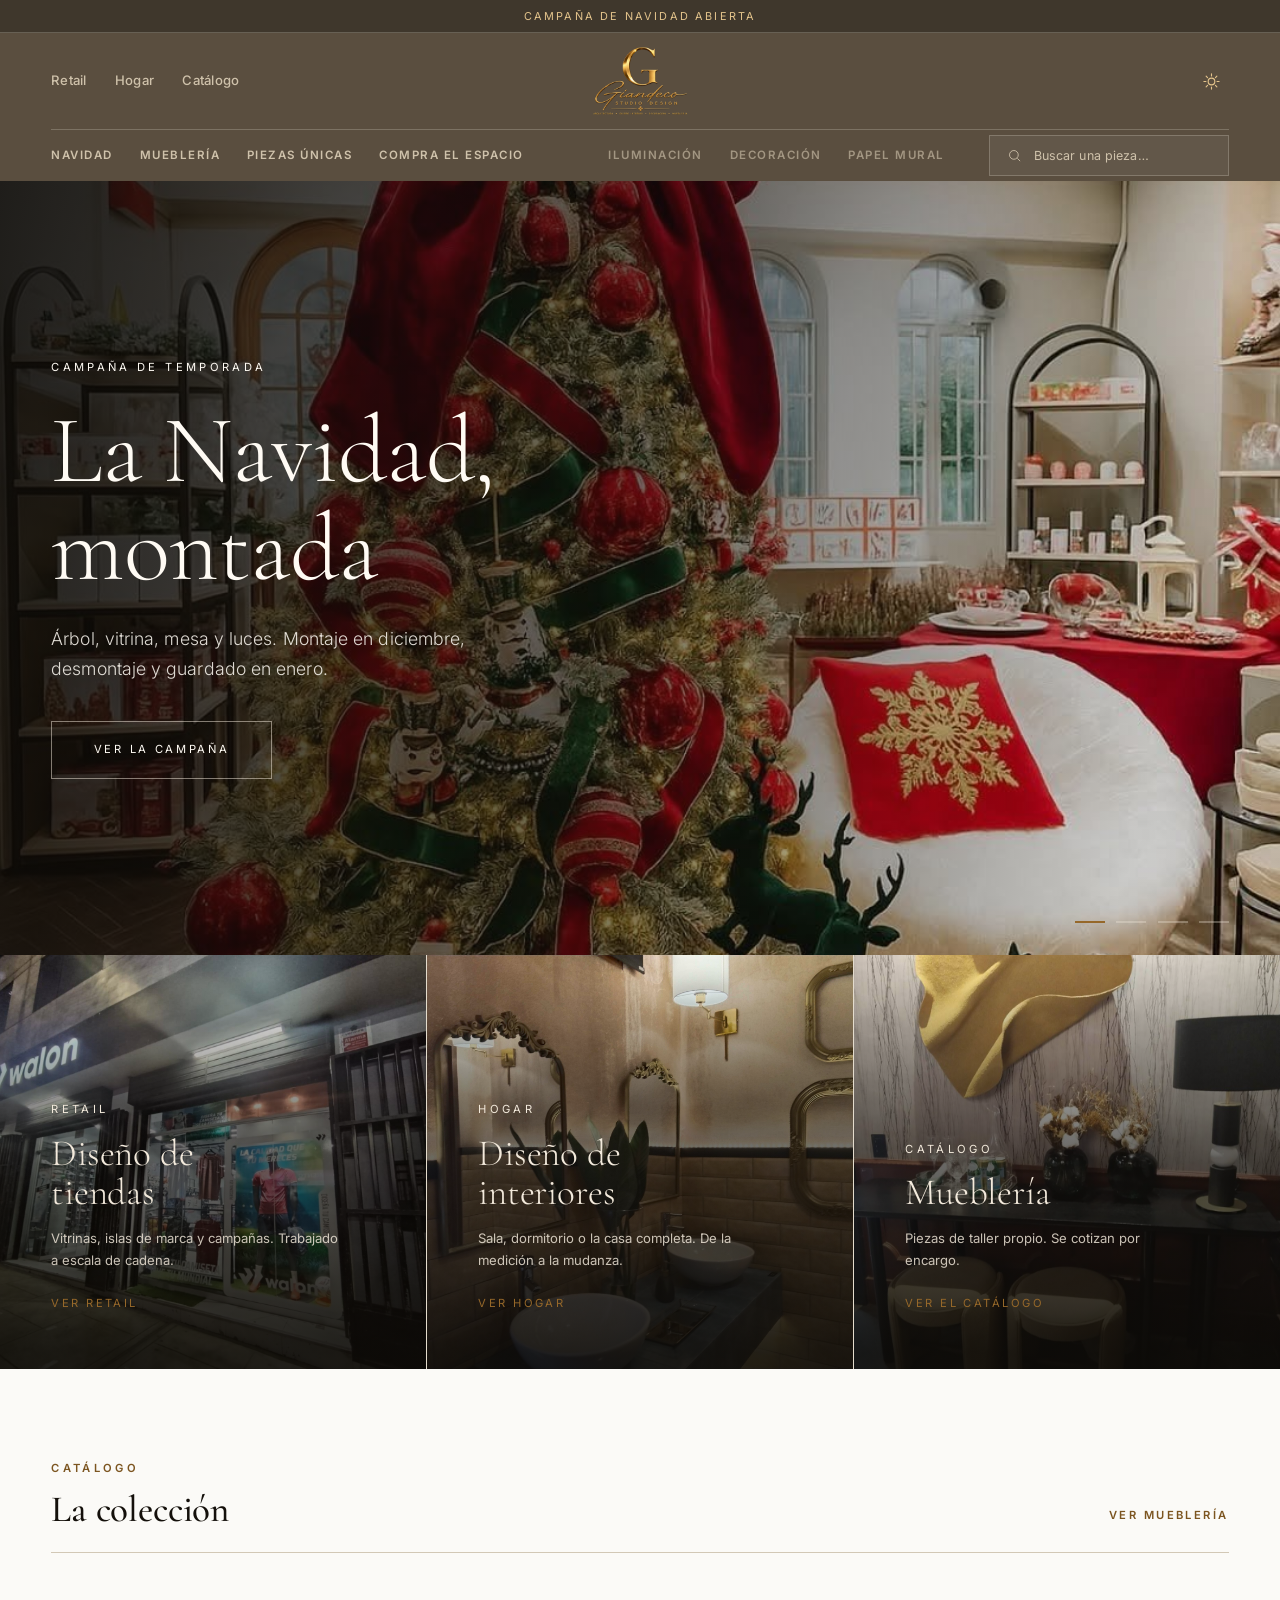
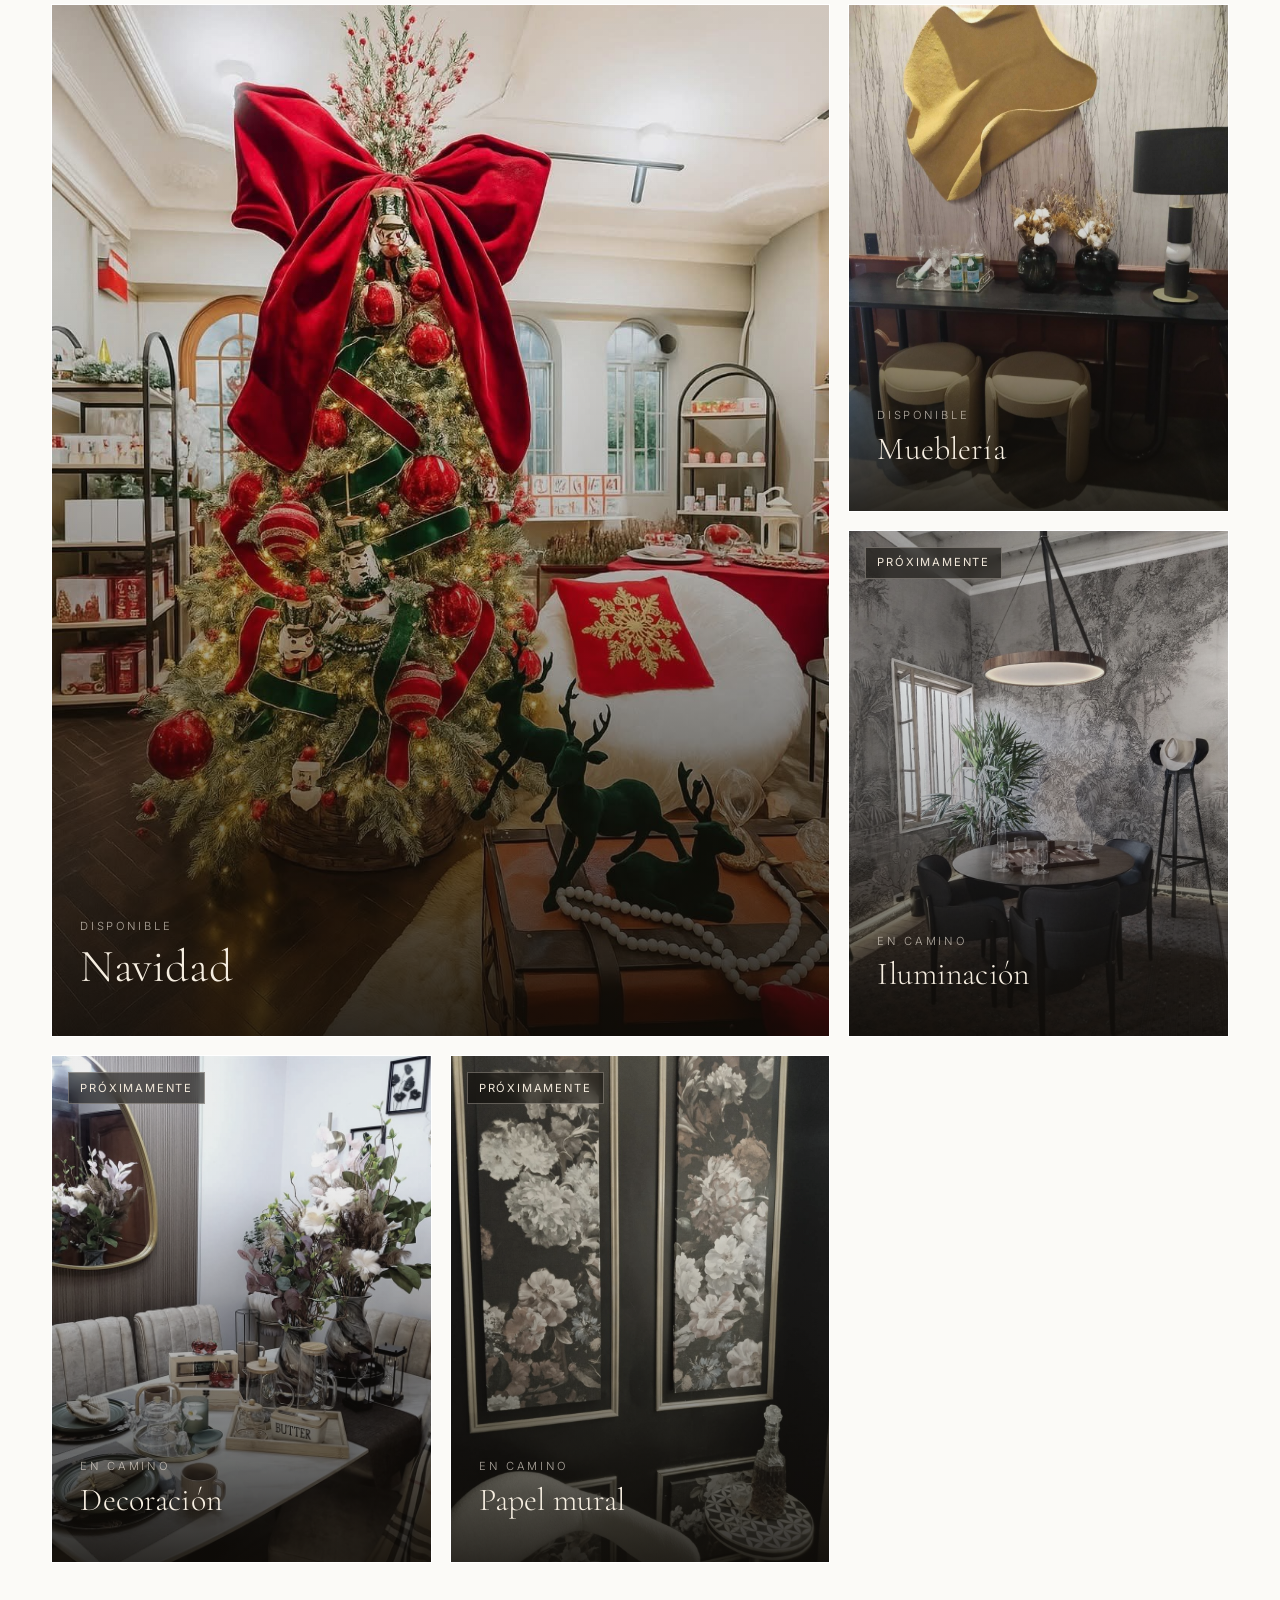
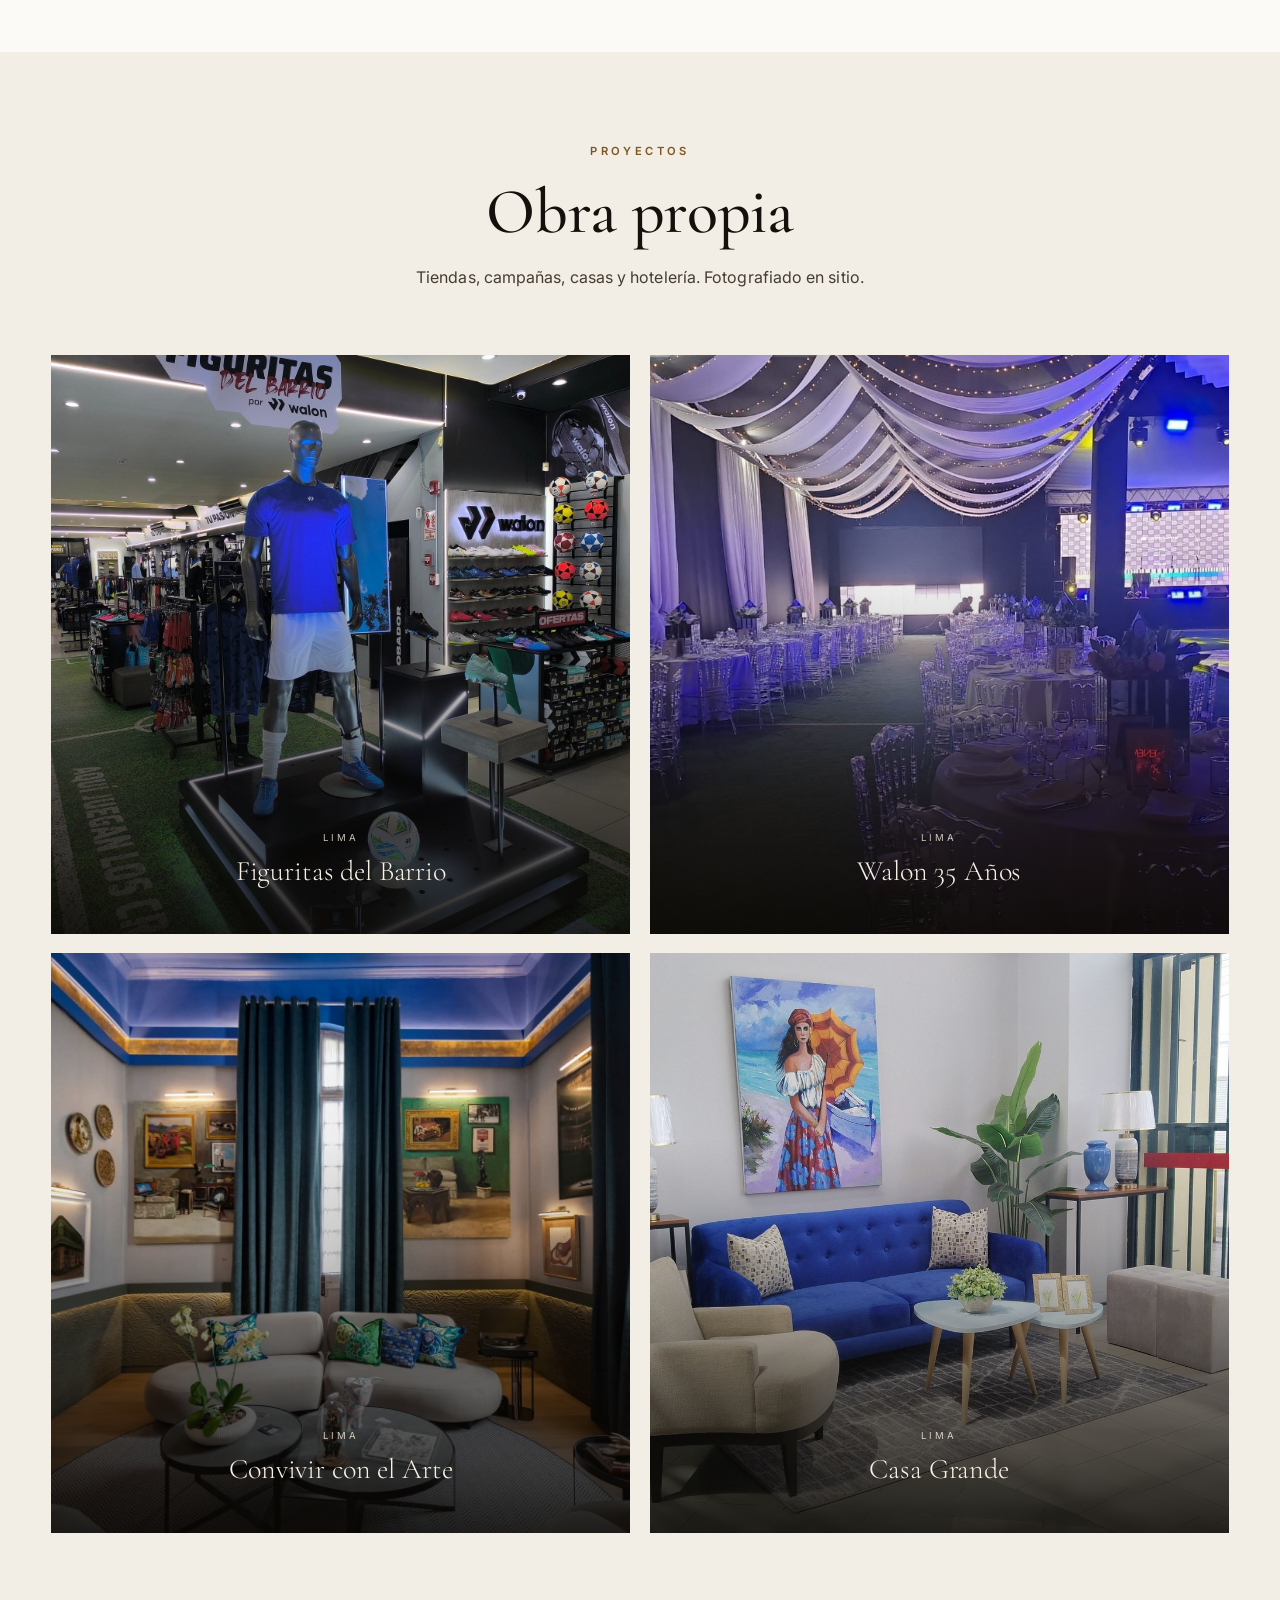
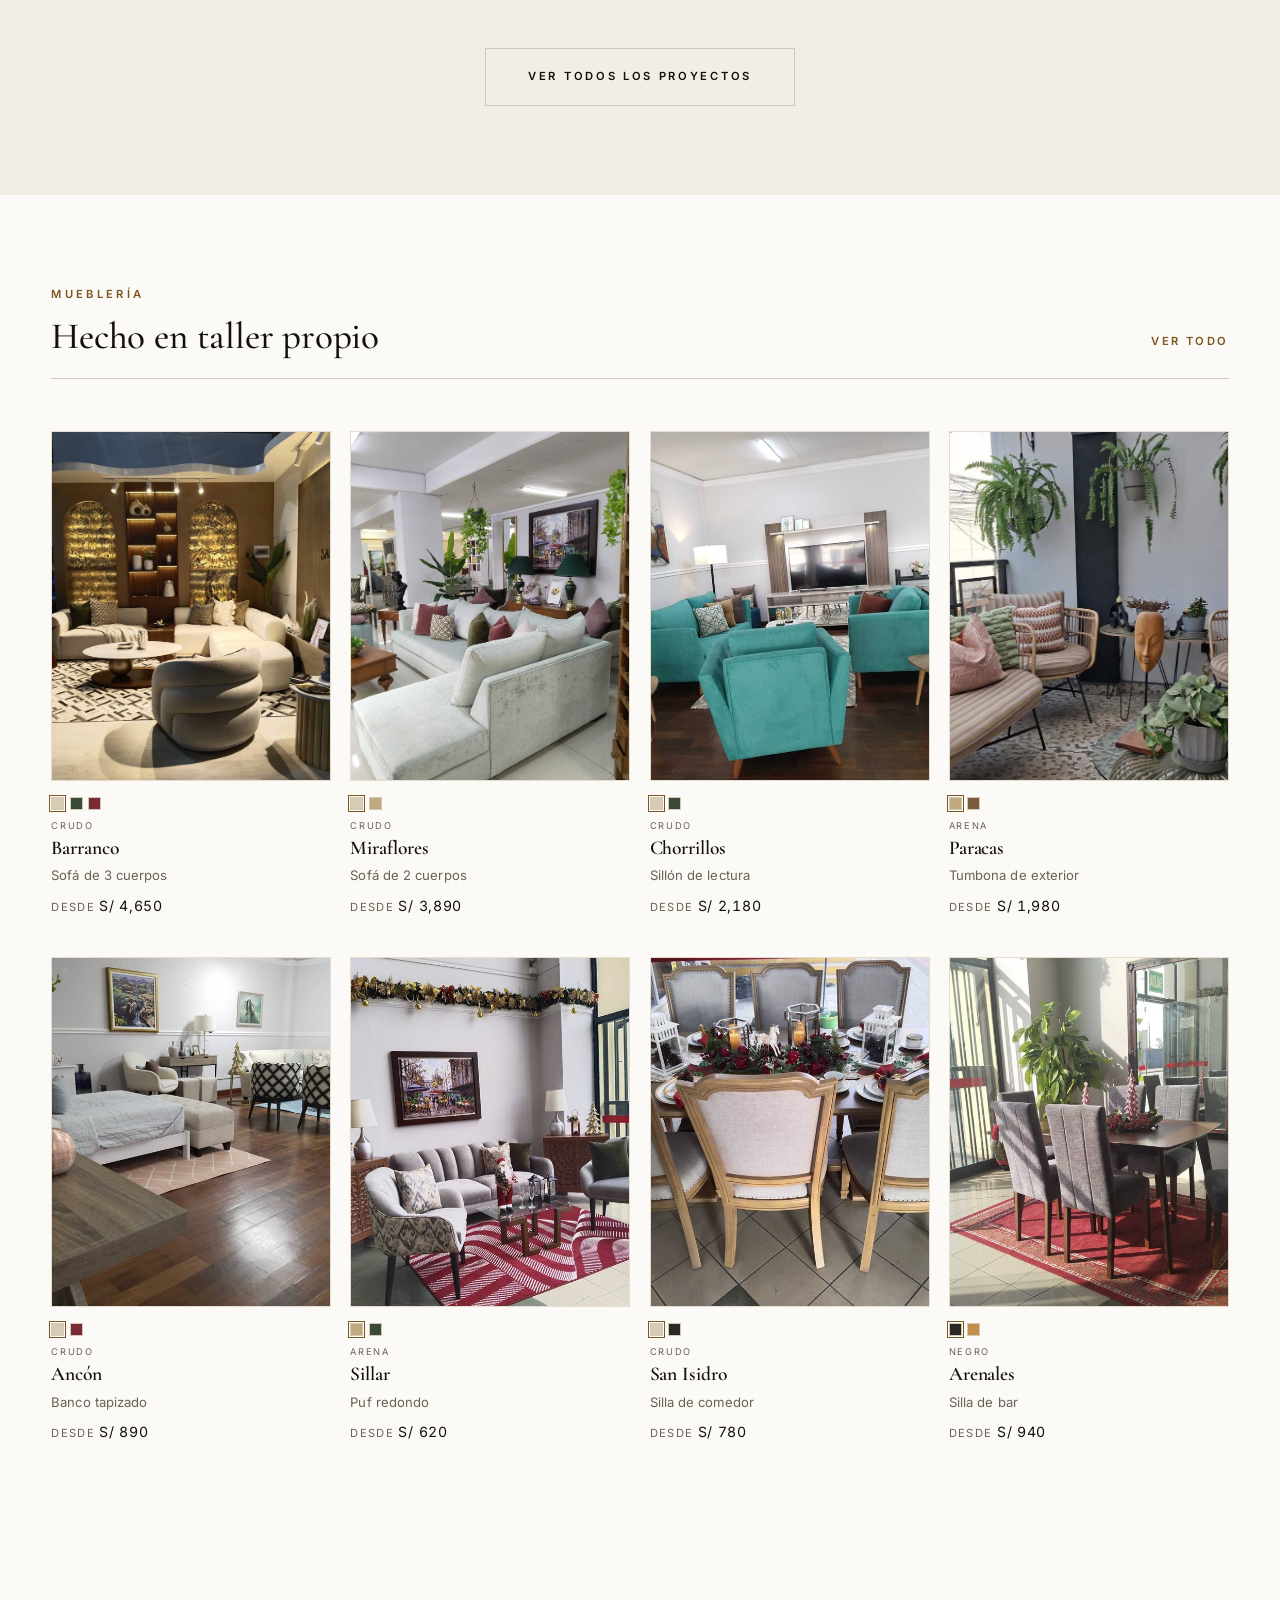
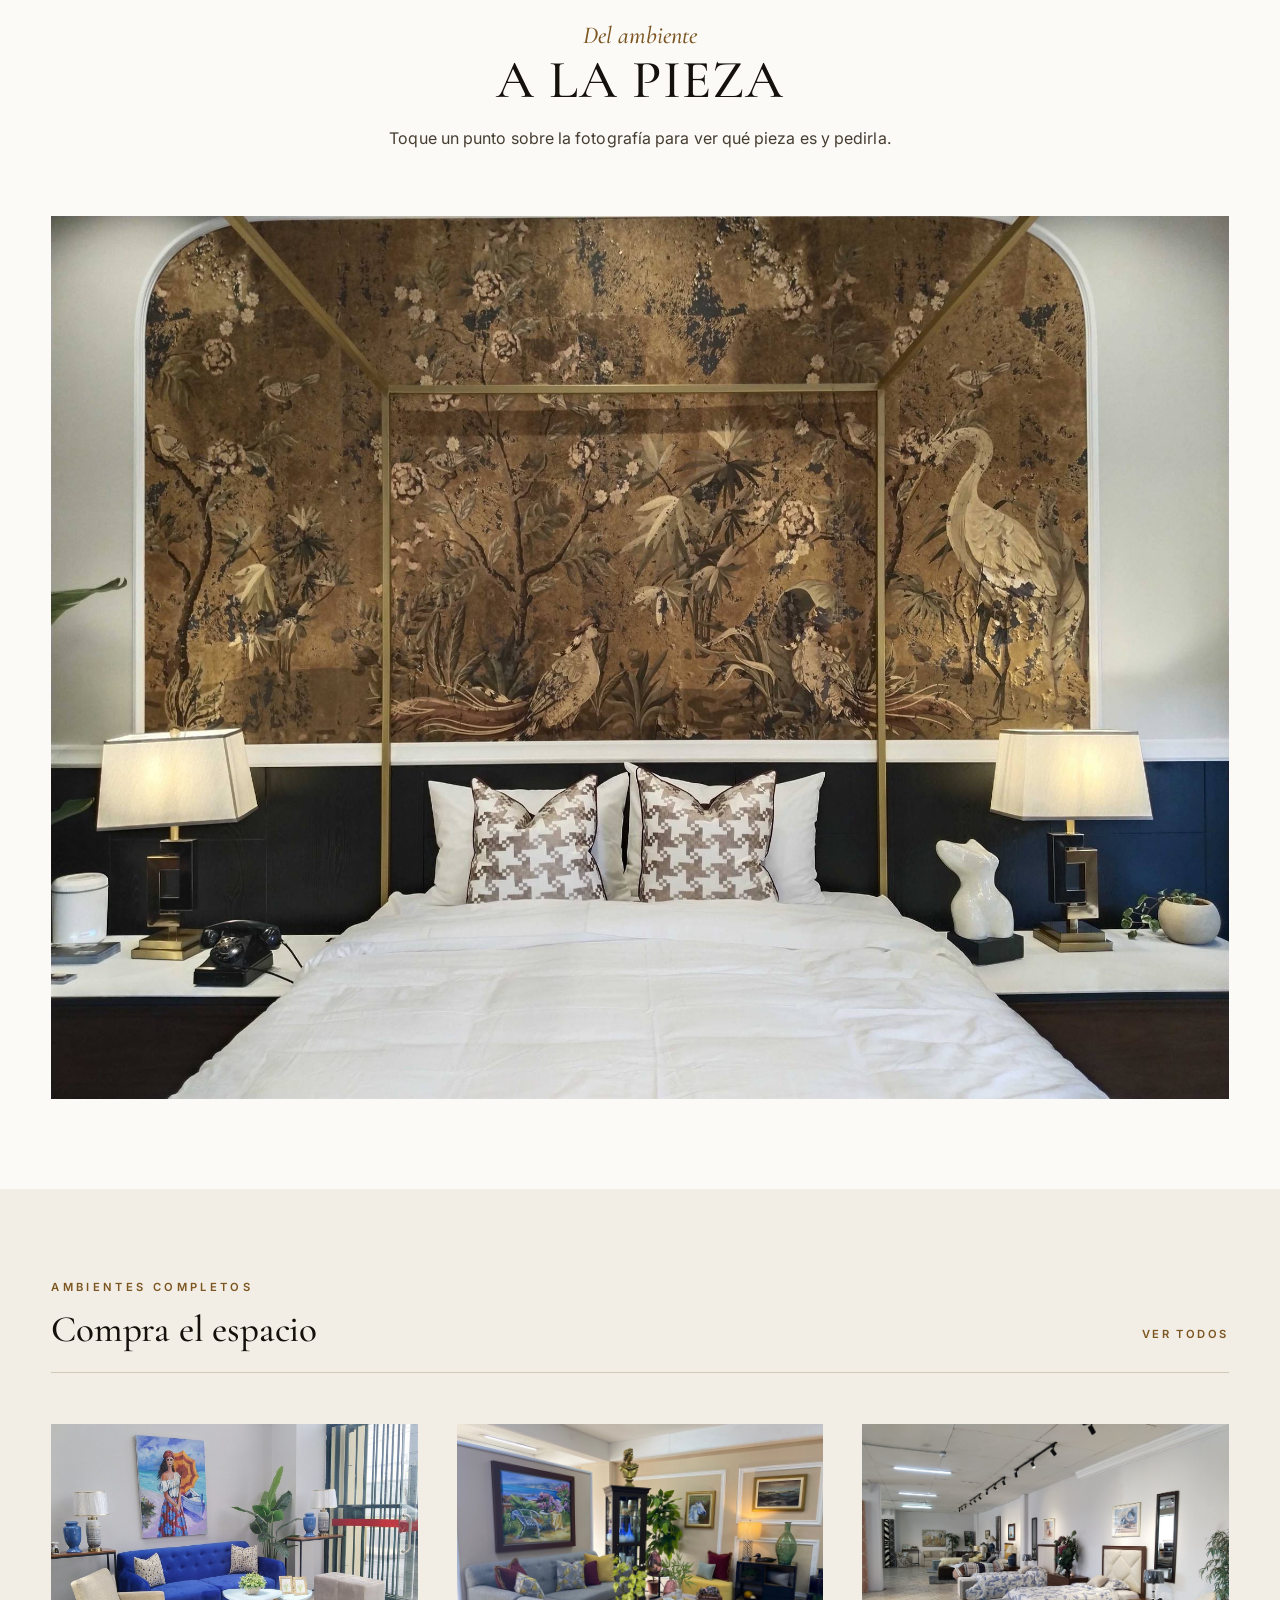
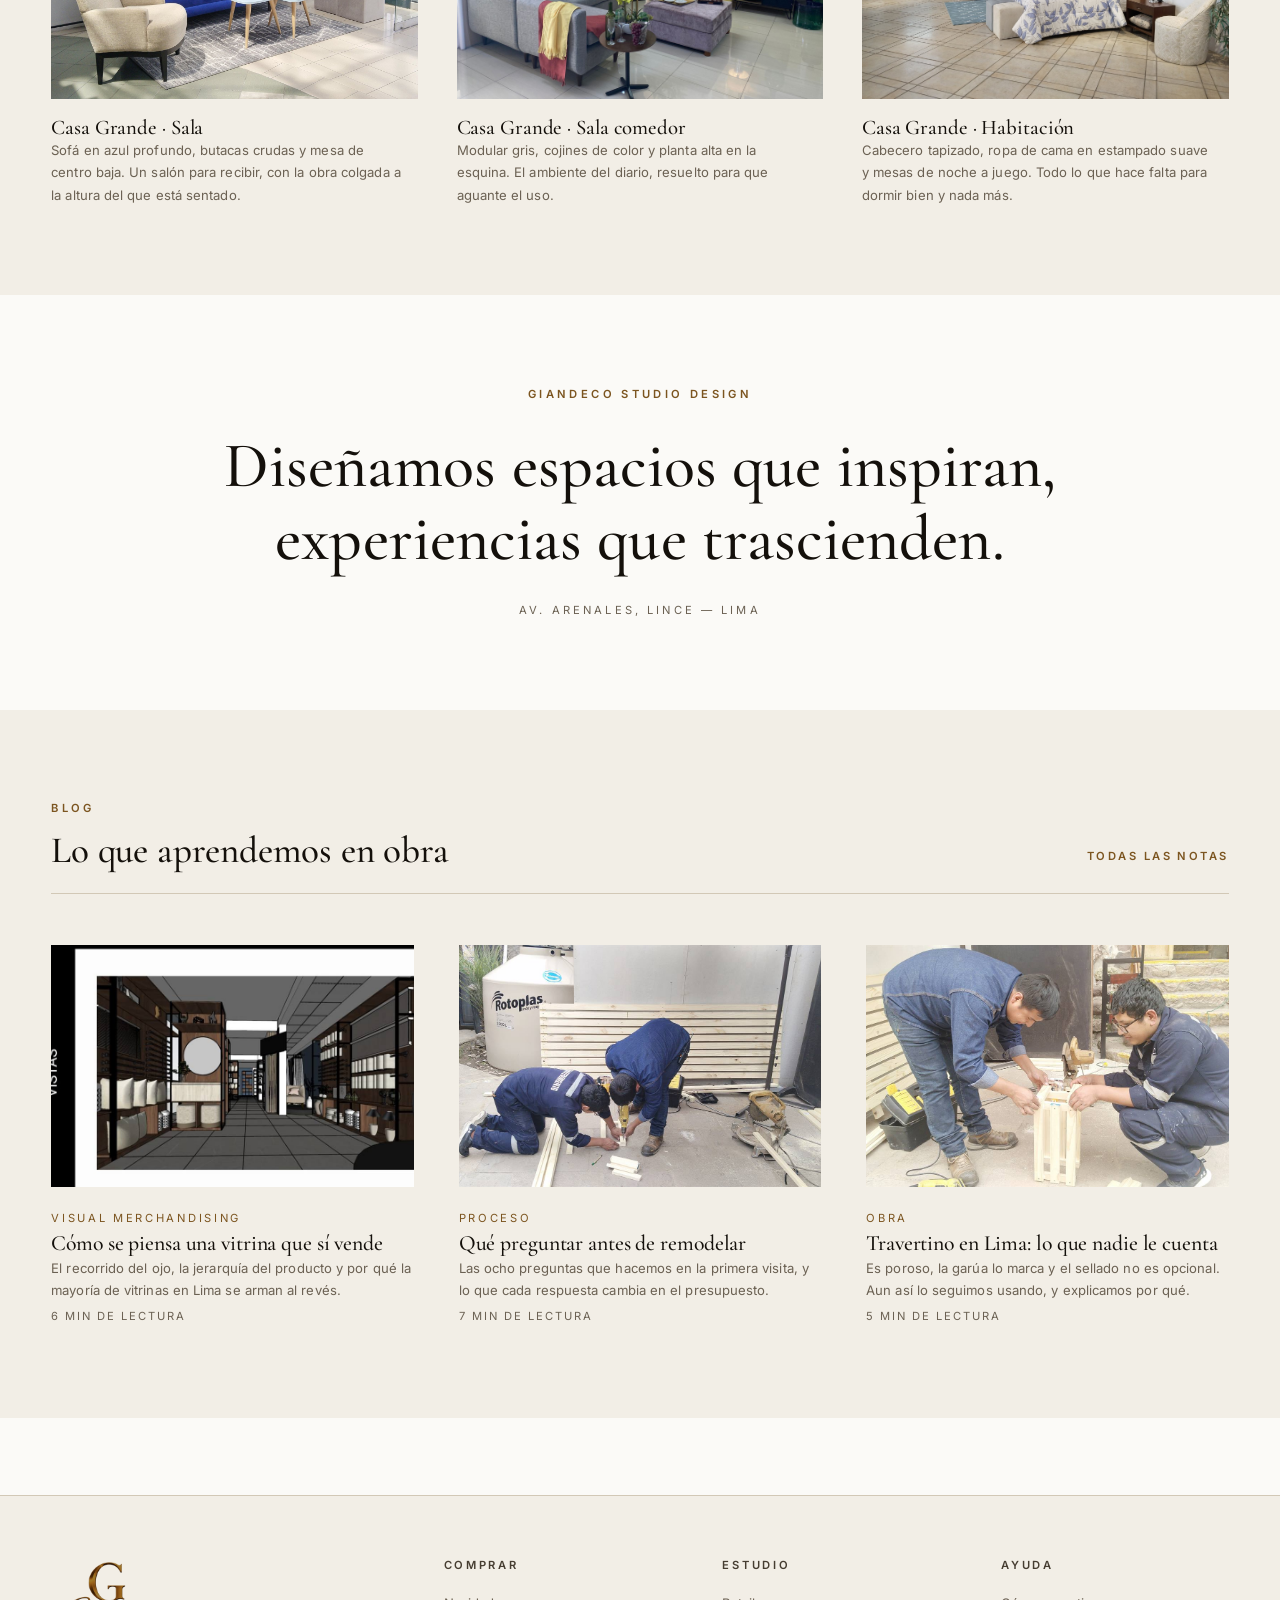
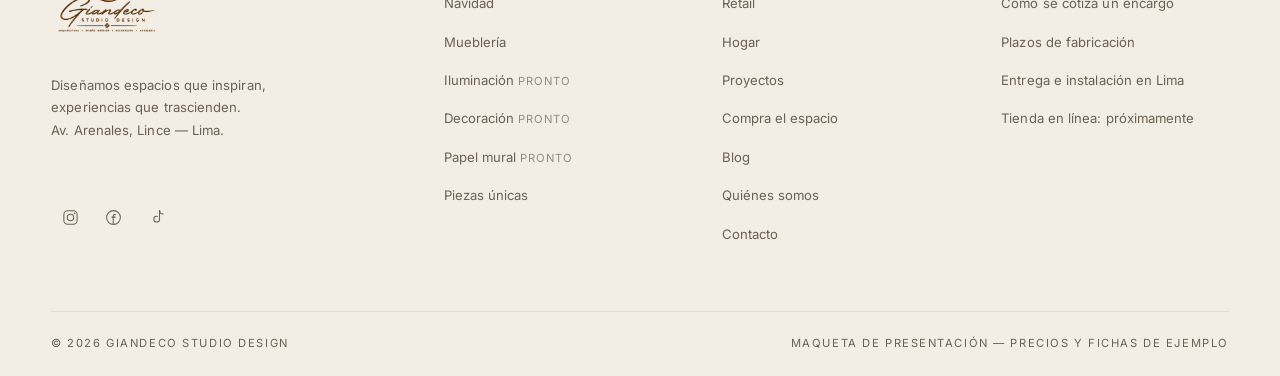
==== commit d7f1acd5: "Proyectos y ambientes pasan a la fotografia real del estudio Entran las 71 fotografias de AMBIENTES " ====
--- a/claro.html
+++ b/claro.html
@@ -12,7 +12,7 @@
 <link rel="preconnect" href="https://fonts.googleapis.com" />
 <link rel="preconnect" href="https://fonts.gstatic.com" crossorigin />
 <link rel="stylesheet" href="https://fonts.googleapis.com/css2?family=Cormorant+Garamond:wght@300;400;500;600&family=Inter:wght@400;500;600&display=swap" />
-<link rel="stylesheet" href="css/giandeco.css?v=34ec2248" />
+<link rel="stylesheet" href="css/giandeco.css?v=5a3f2805" />
 </head>
 <body>
 
@@ -820,7 +820,7 @@
   </div>
 </aside>
 
-<script src="js/datos.js?v=34ec2248"></script>
-<script src="js/app.js?v=34ec2248"></script>
+<script src="js/datos.js?v=5a3f2805"></script>
+<script src="js/app.js?v=5a3f2805"></script>
 </body>
 </html>
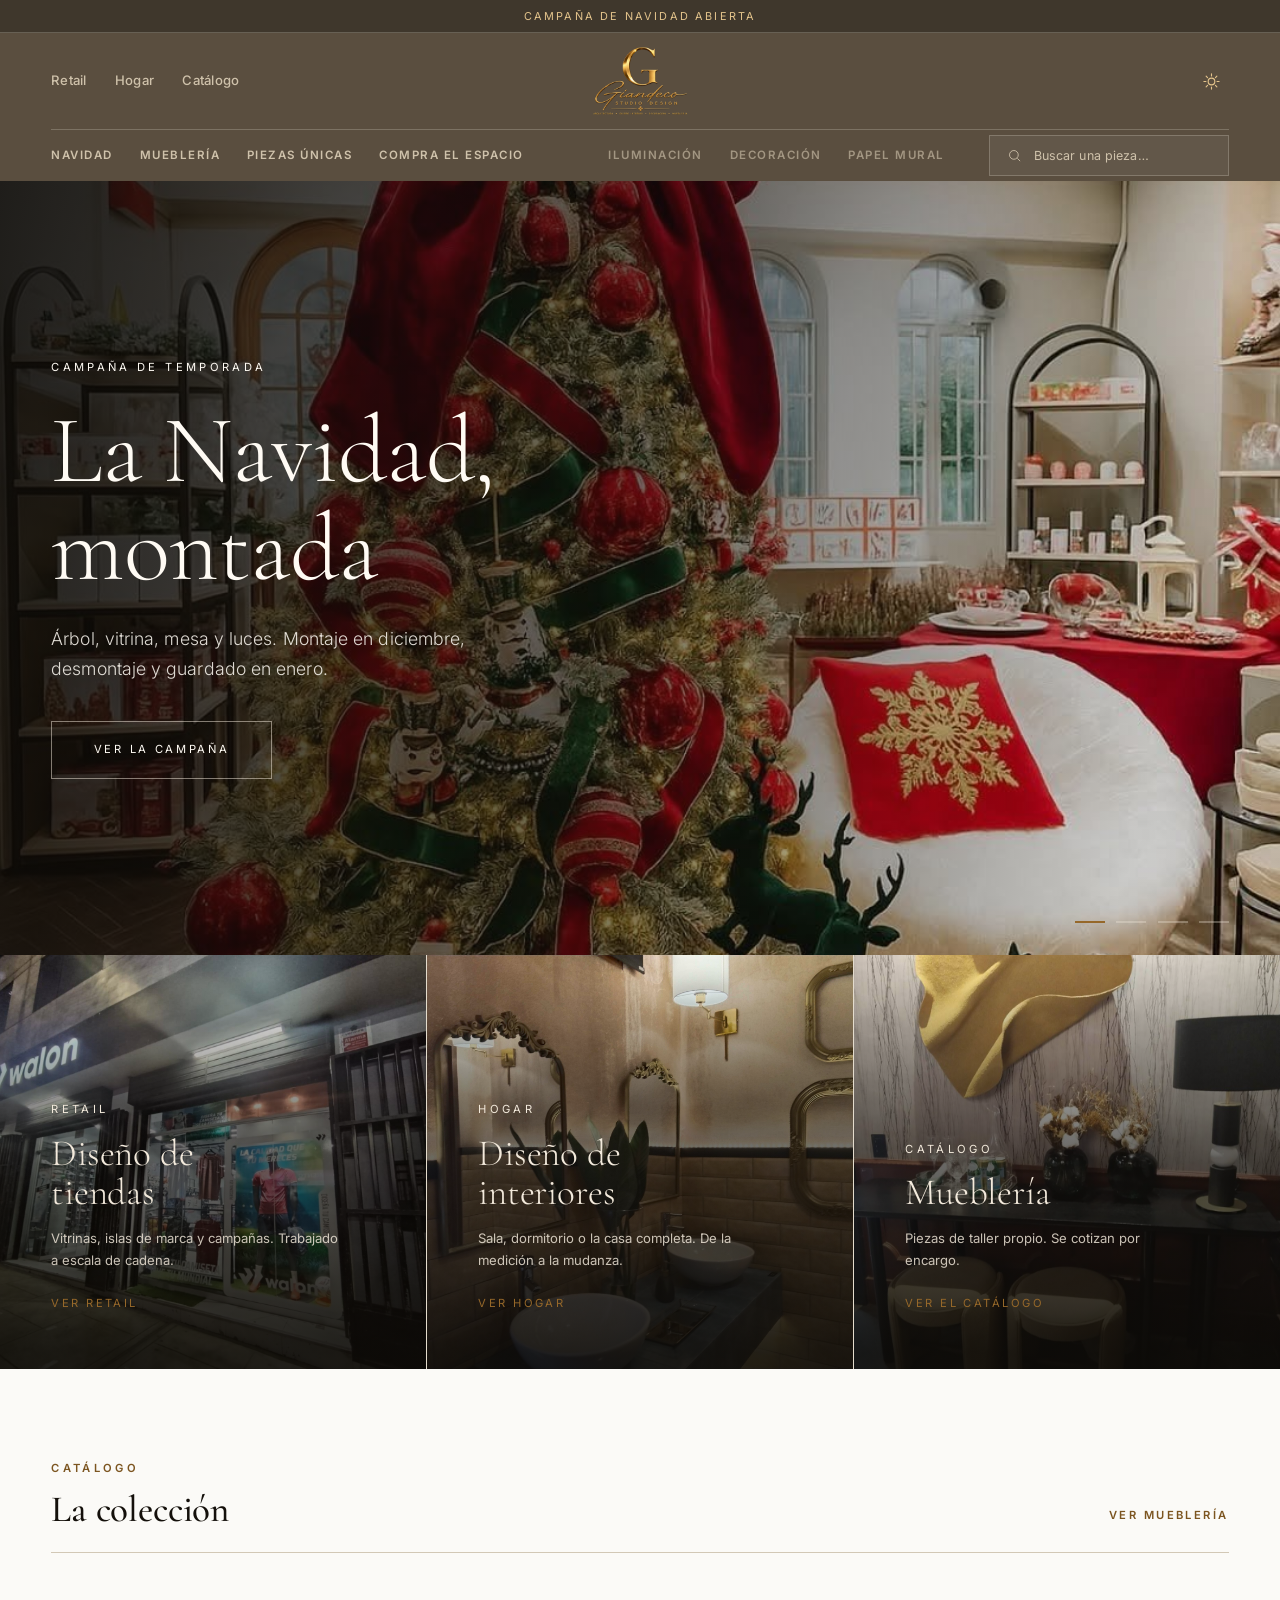
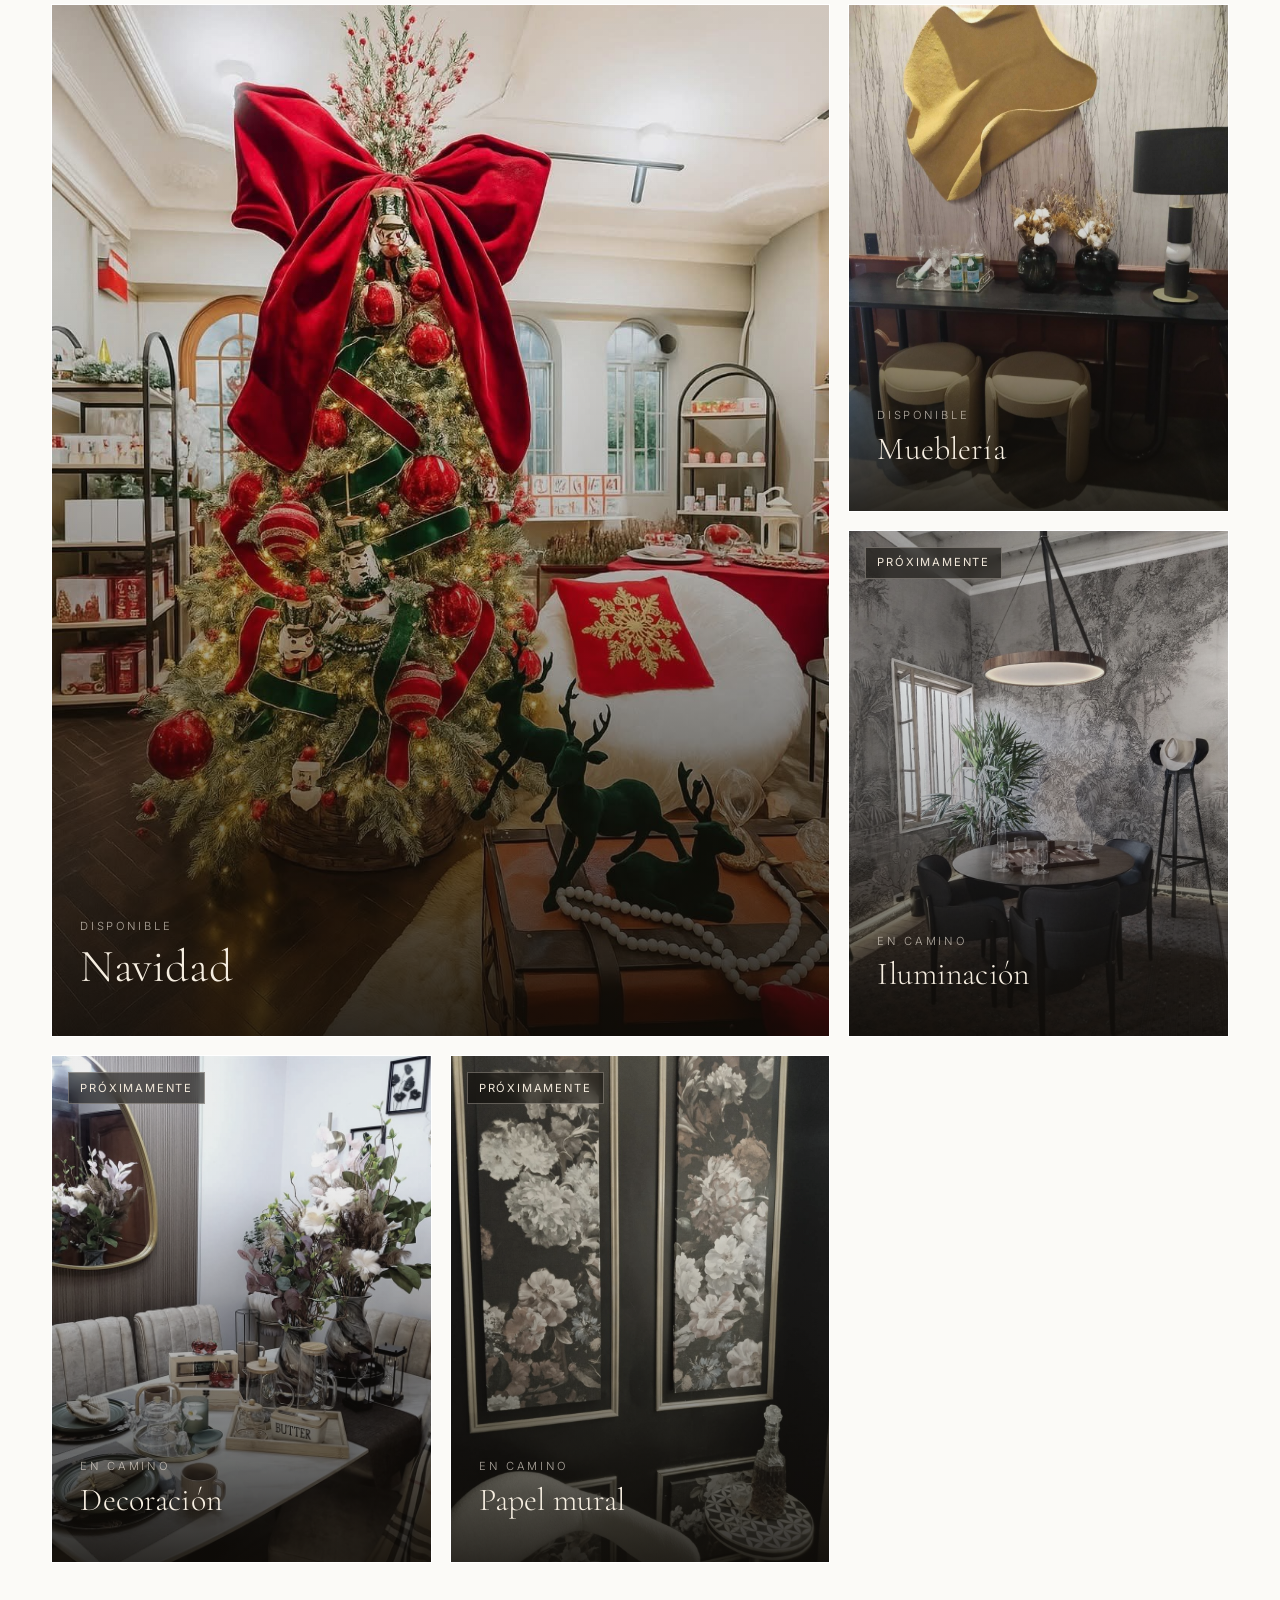
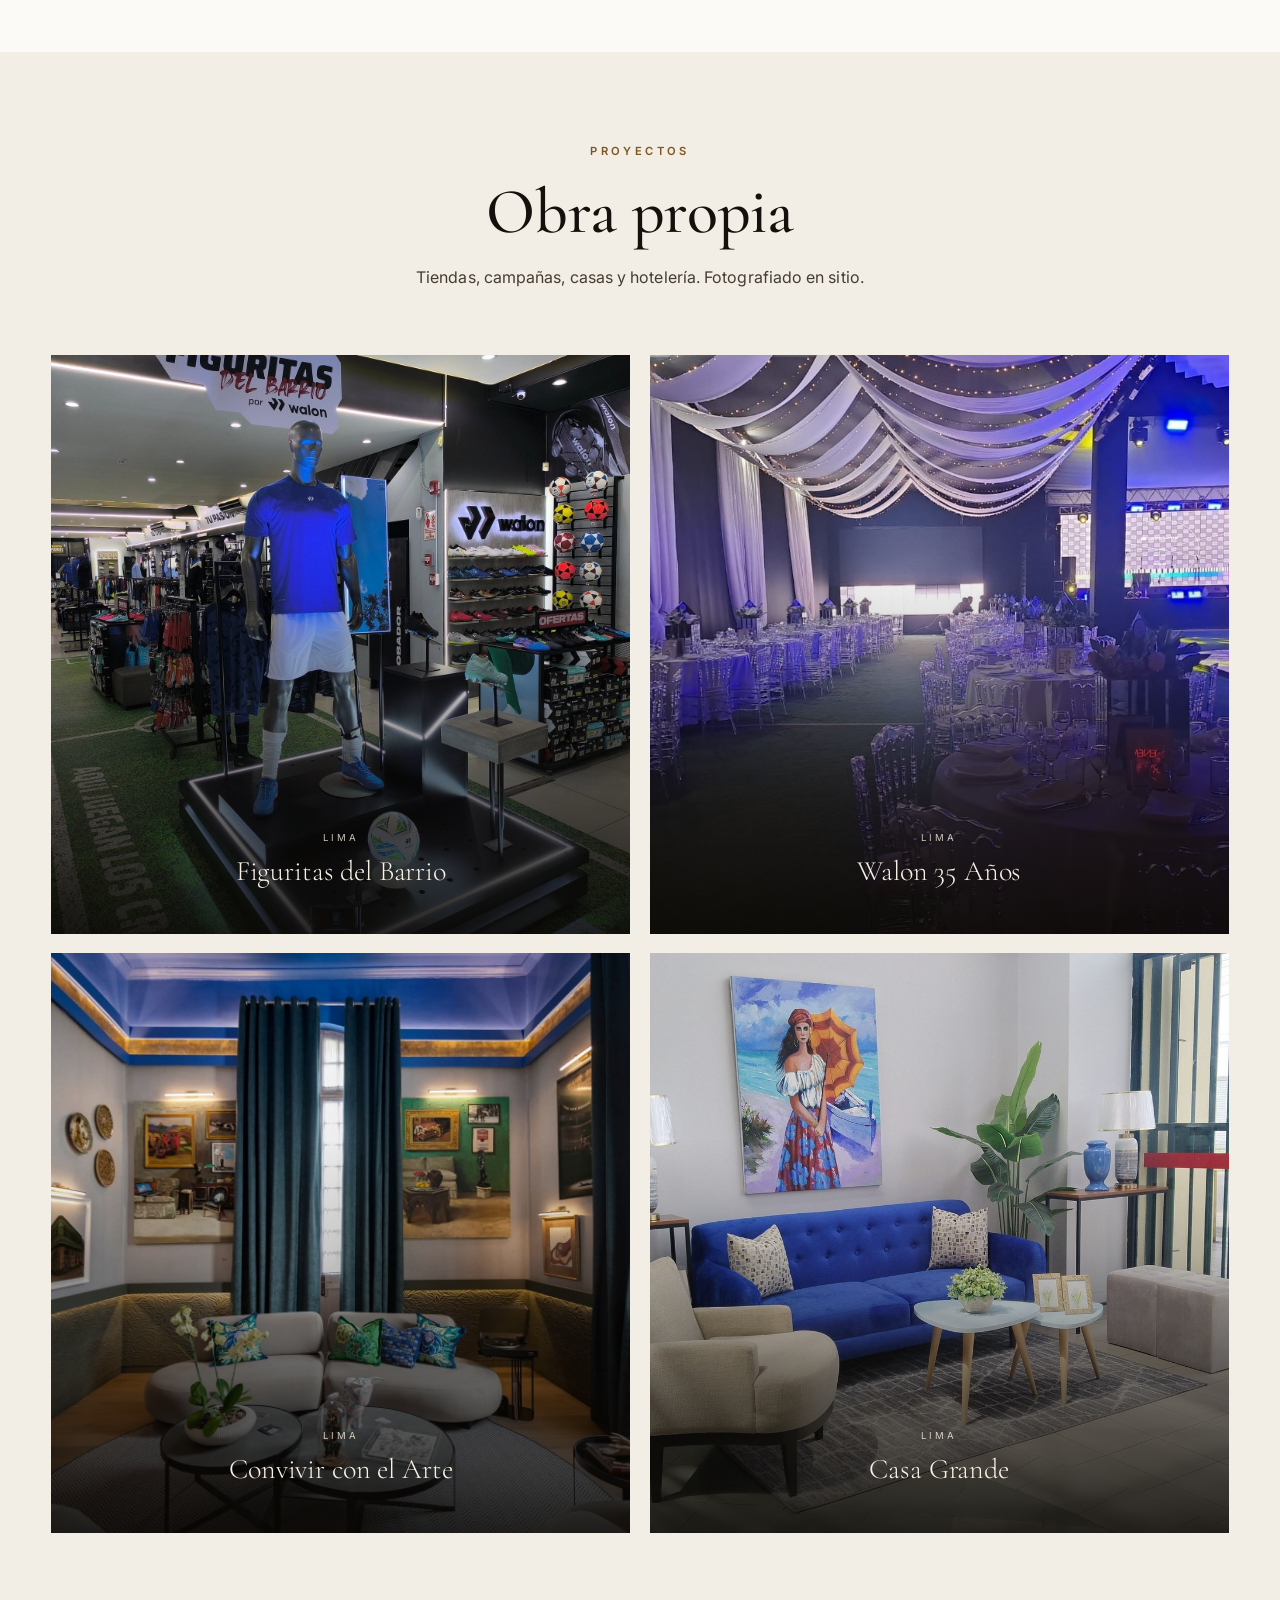
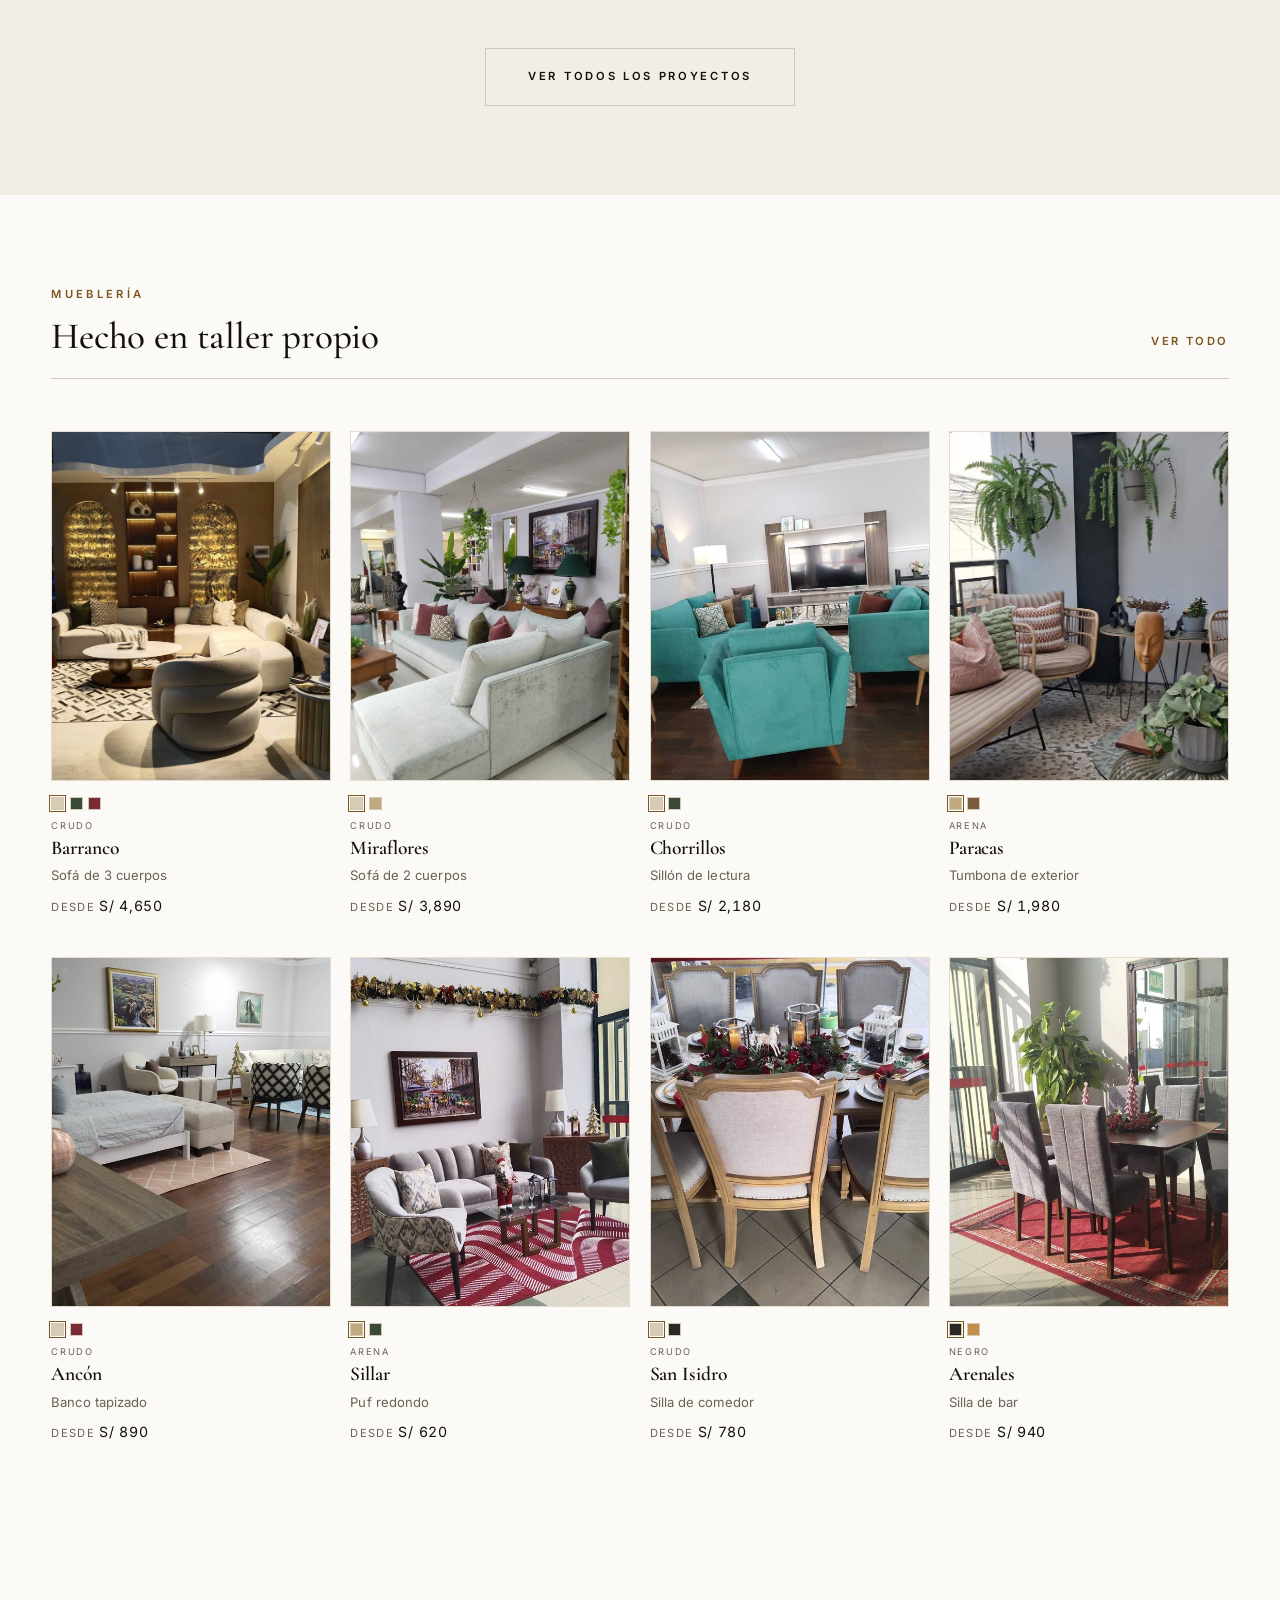
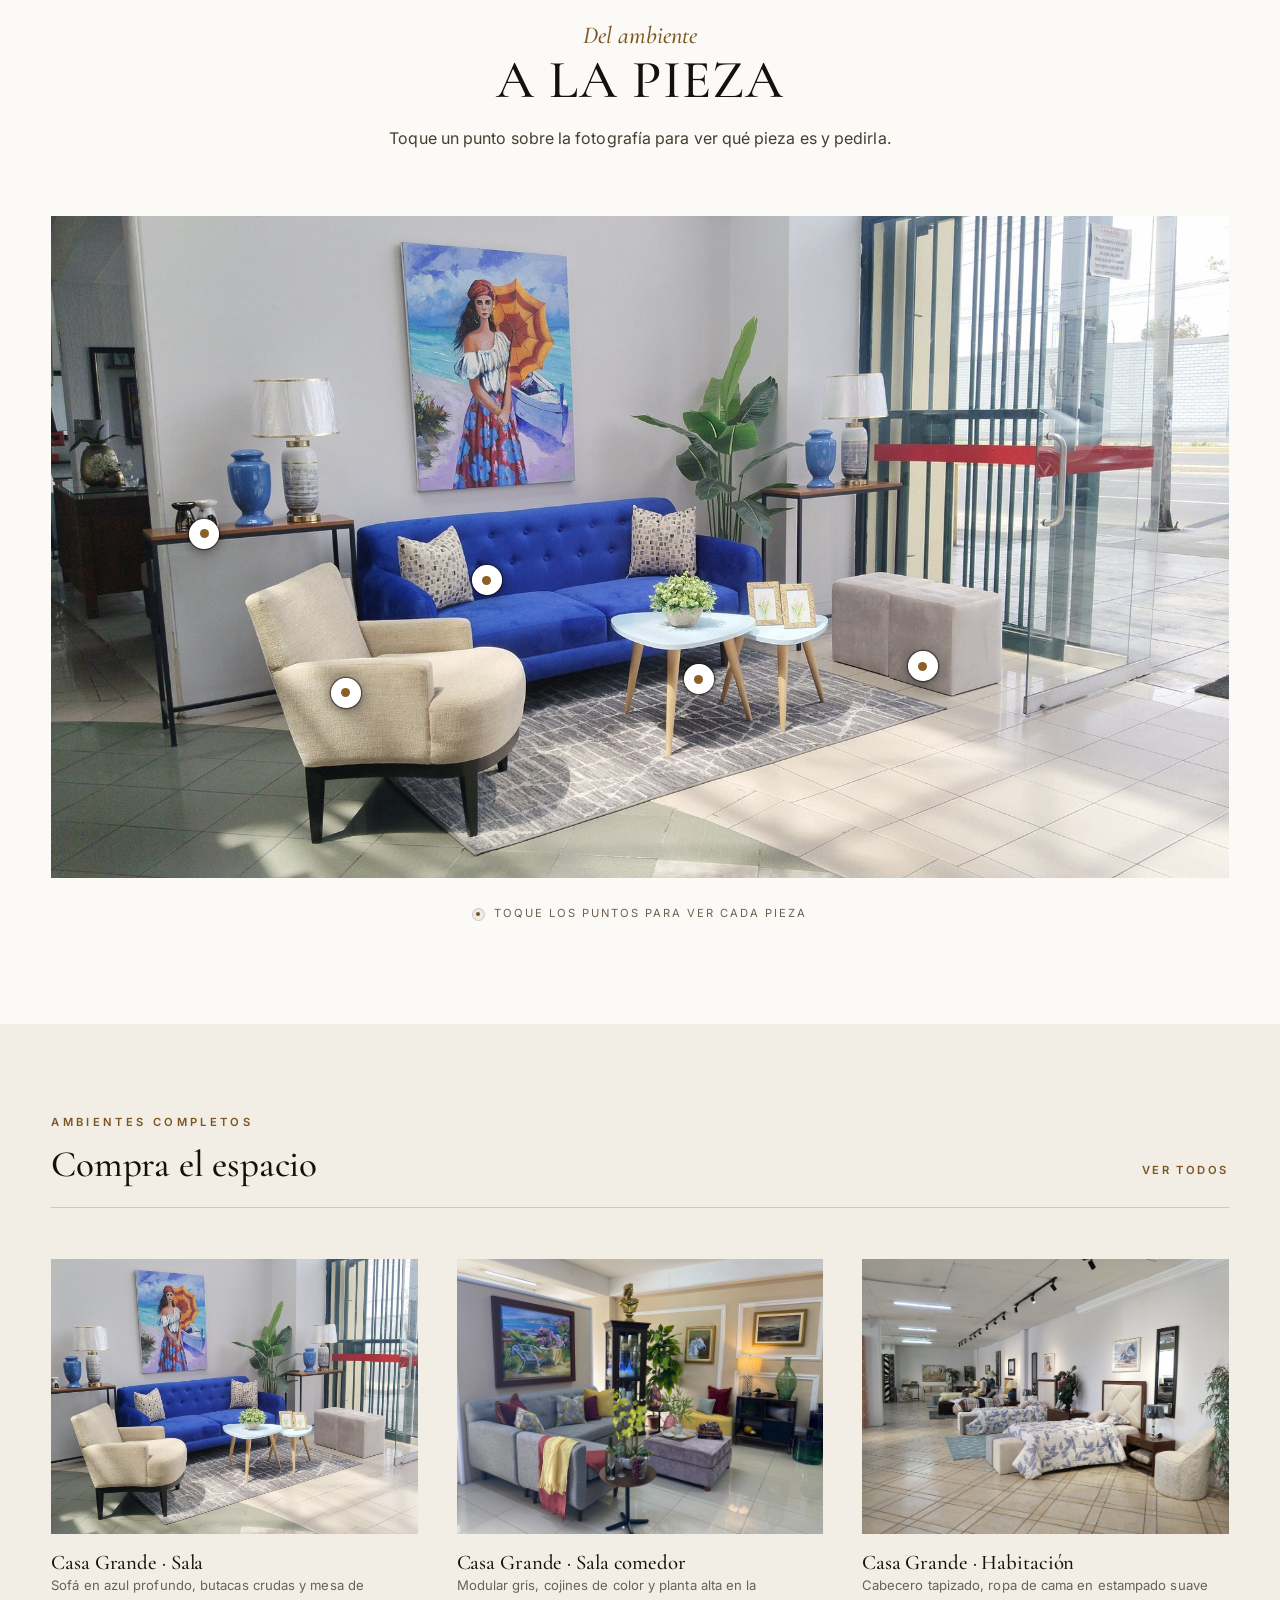
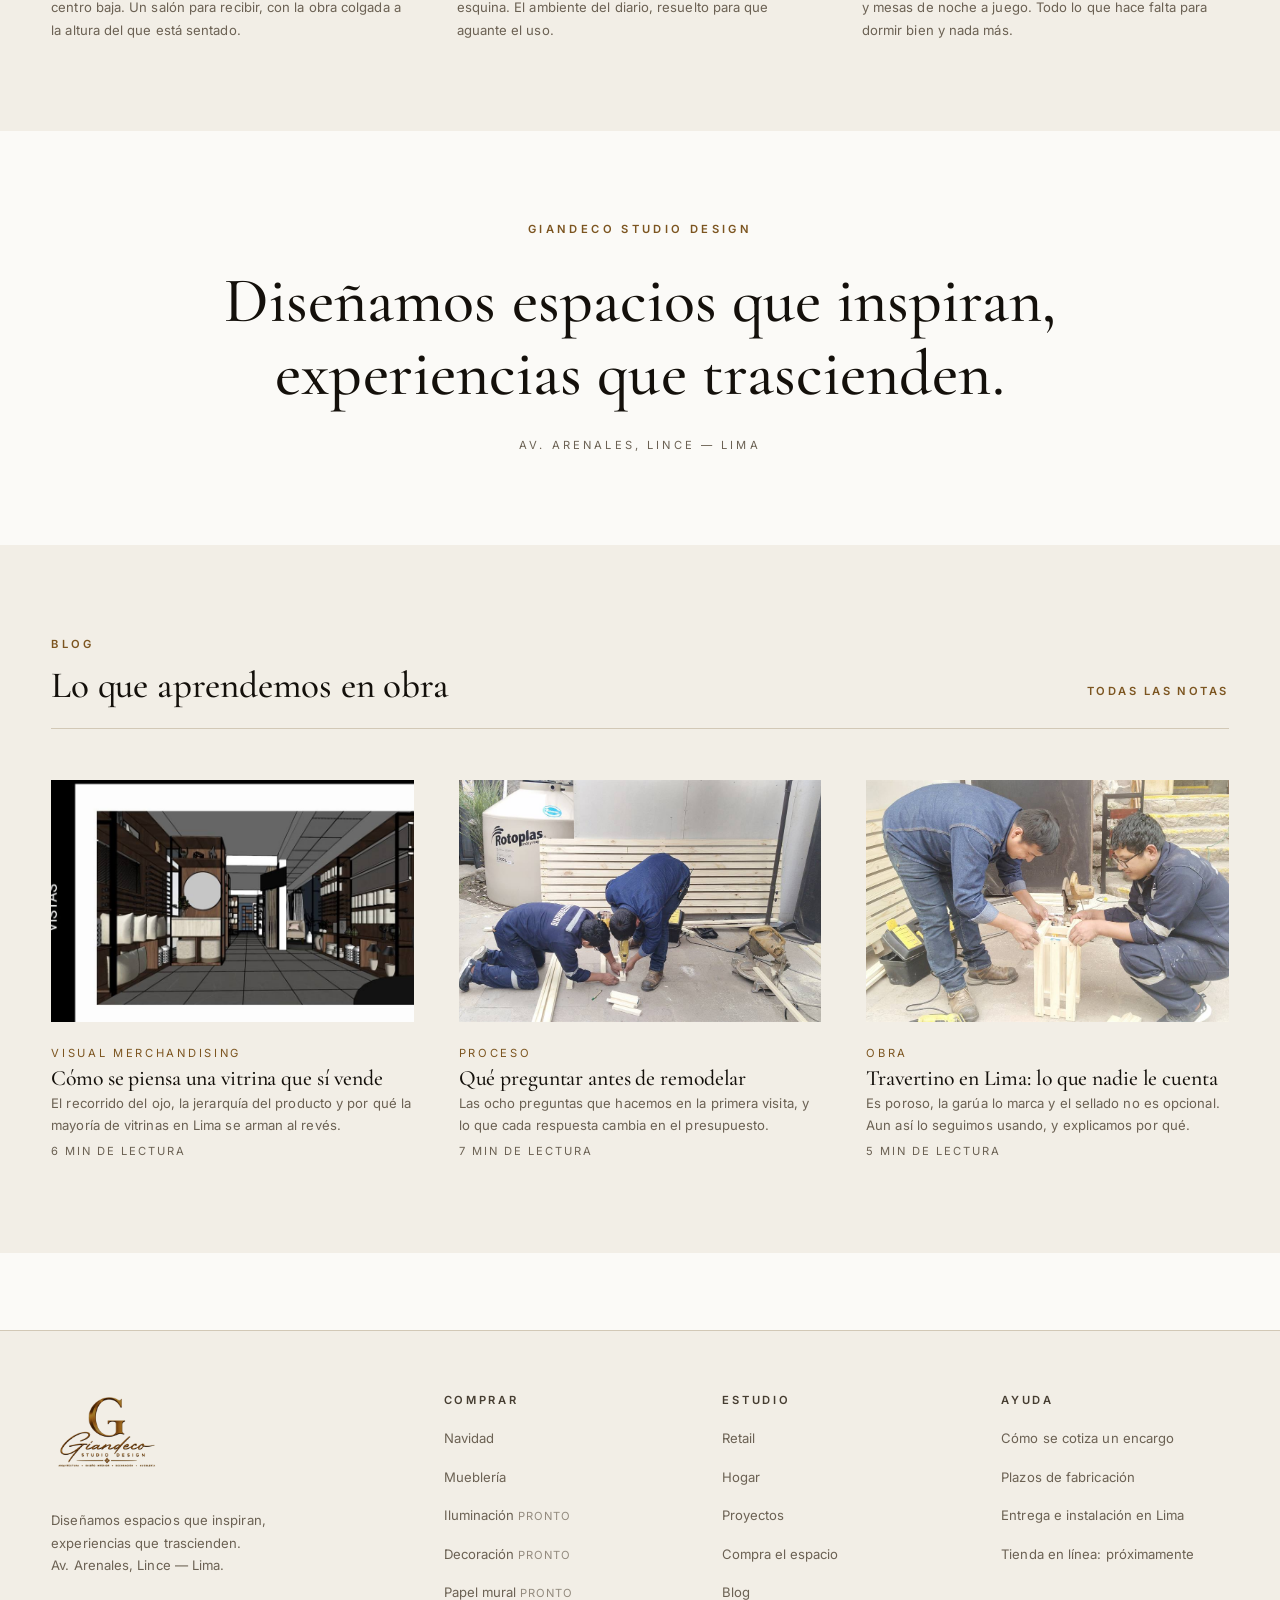
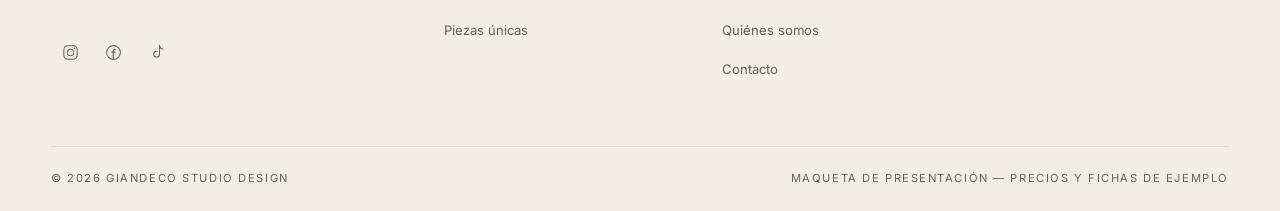
==== commit 8f1fad9a: "Vuelven los puntos de compra, marcados sobre la fotografia nueva Los habia vaciado al cambiar las fo" ====
--- a/claro.html
+++ b/claro.html
@@ -12,7 +12,7 @@
 <link rel="preconnect" href="https://fonts.googleapis.com" />
 <link rel="preconnect" href="https://fonts.gstatic.com" crossorigin />
 <link rel="stylesheet" href="https://fonts.googleapis.com/css2?family=Cormorant+Garamond:wght@300;400;500;600&family=Inter:wght@400;500;600&display=swap" />
-<link rel="stylesheet" href="css/giandeco.css?v=5a3f2805" />
+<link rel="stylesheet" href="css/giandeco.css?v=cec06163" />
 </head>
 <body>
 
@@ -820,7 +820,7 @@
   </div>
 </aside>
 
-<script src="js/datos.js?v=5a3f2805"></script>
-<script src="js/app.js?v=5a3f2805"></script>
+<script src="js/datos.js?v=cec06163"></script>
+<script src="js/app.js?v=cec06163"></script>
 </body>
 </html>
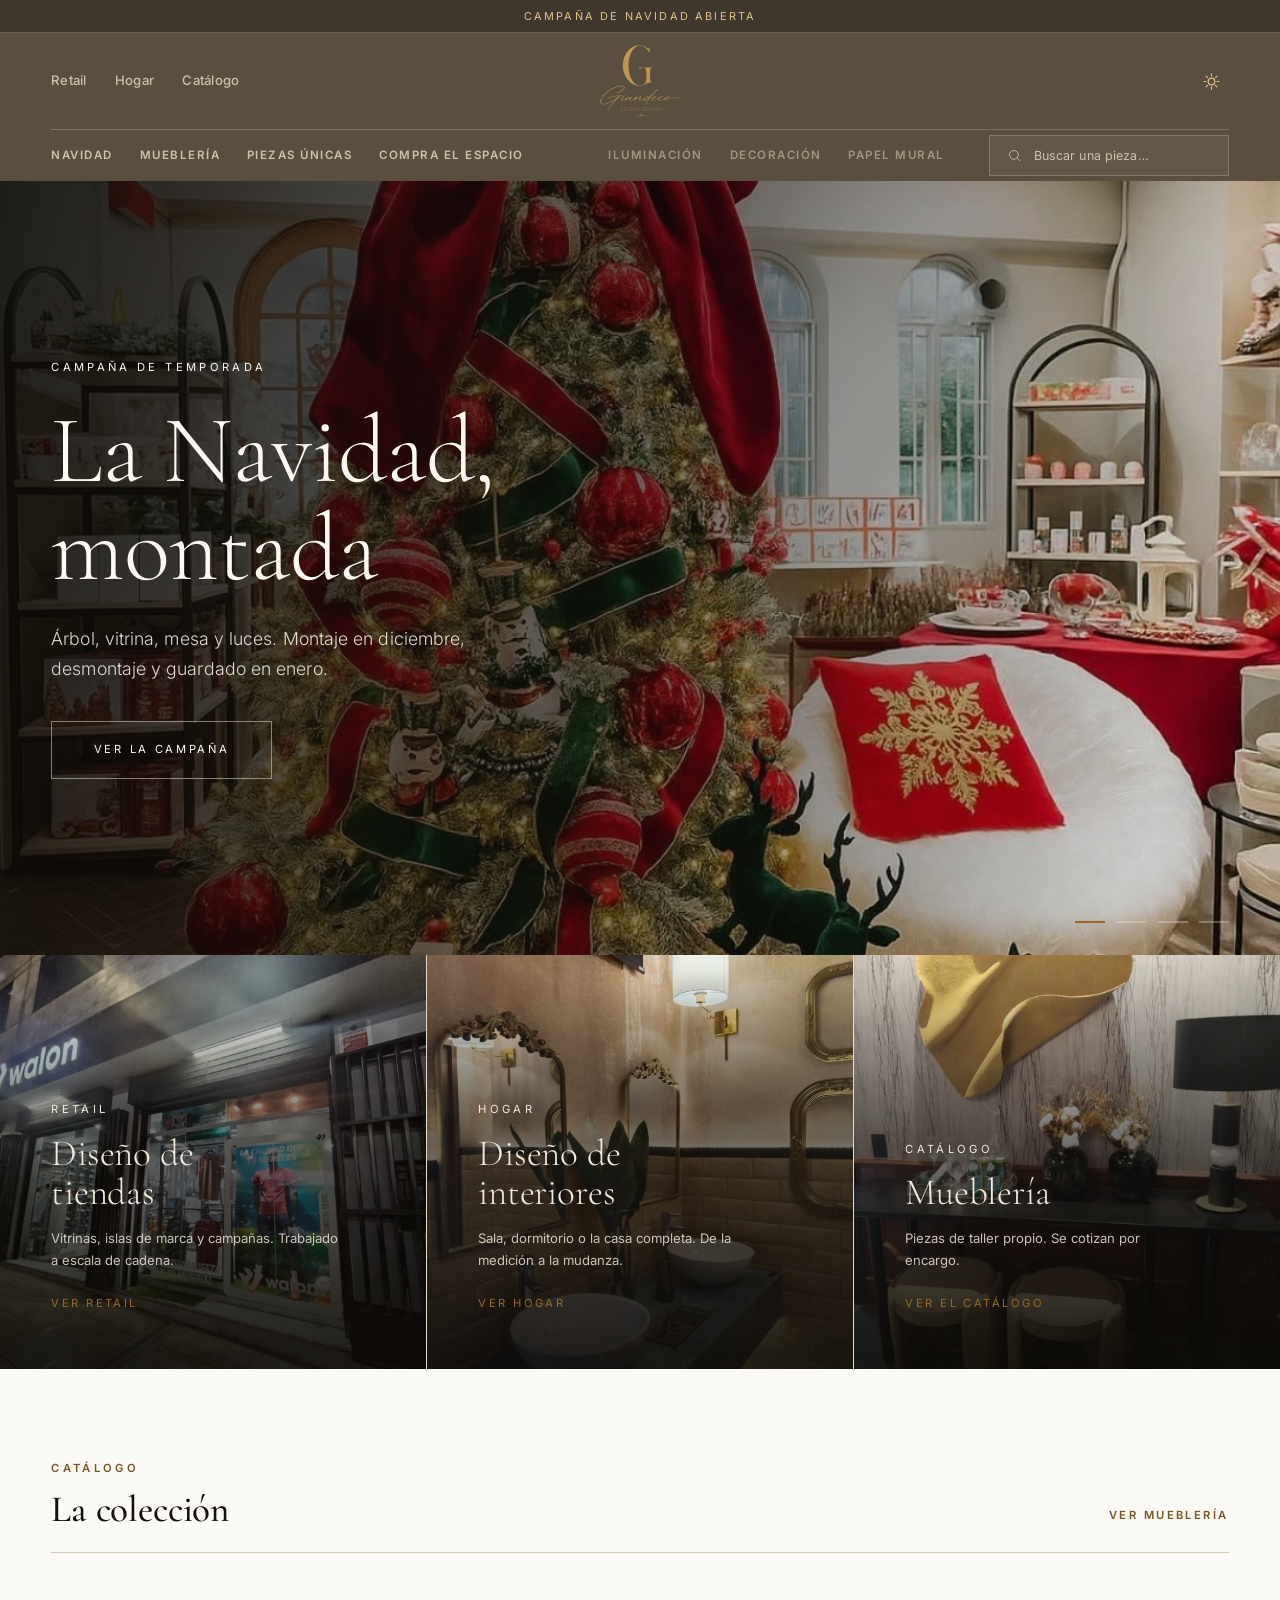
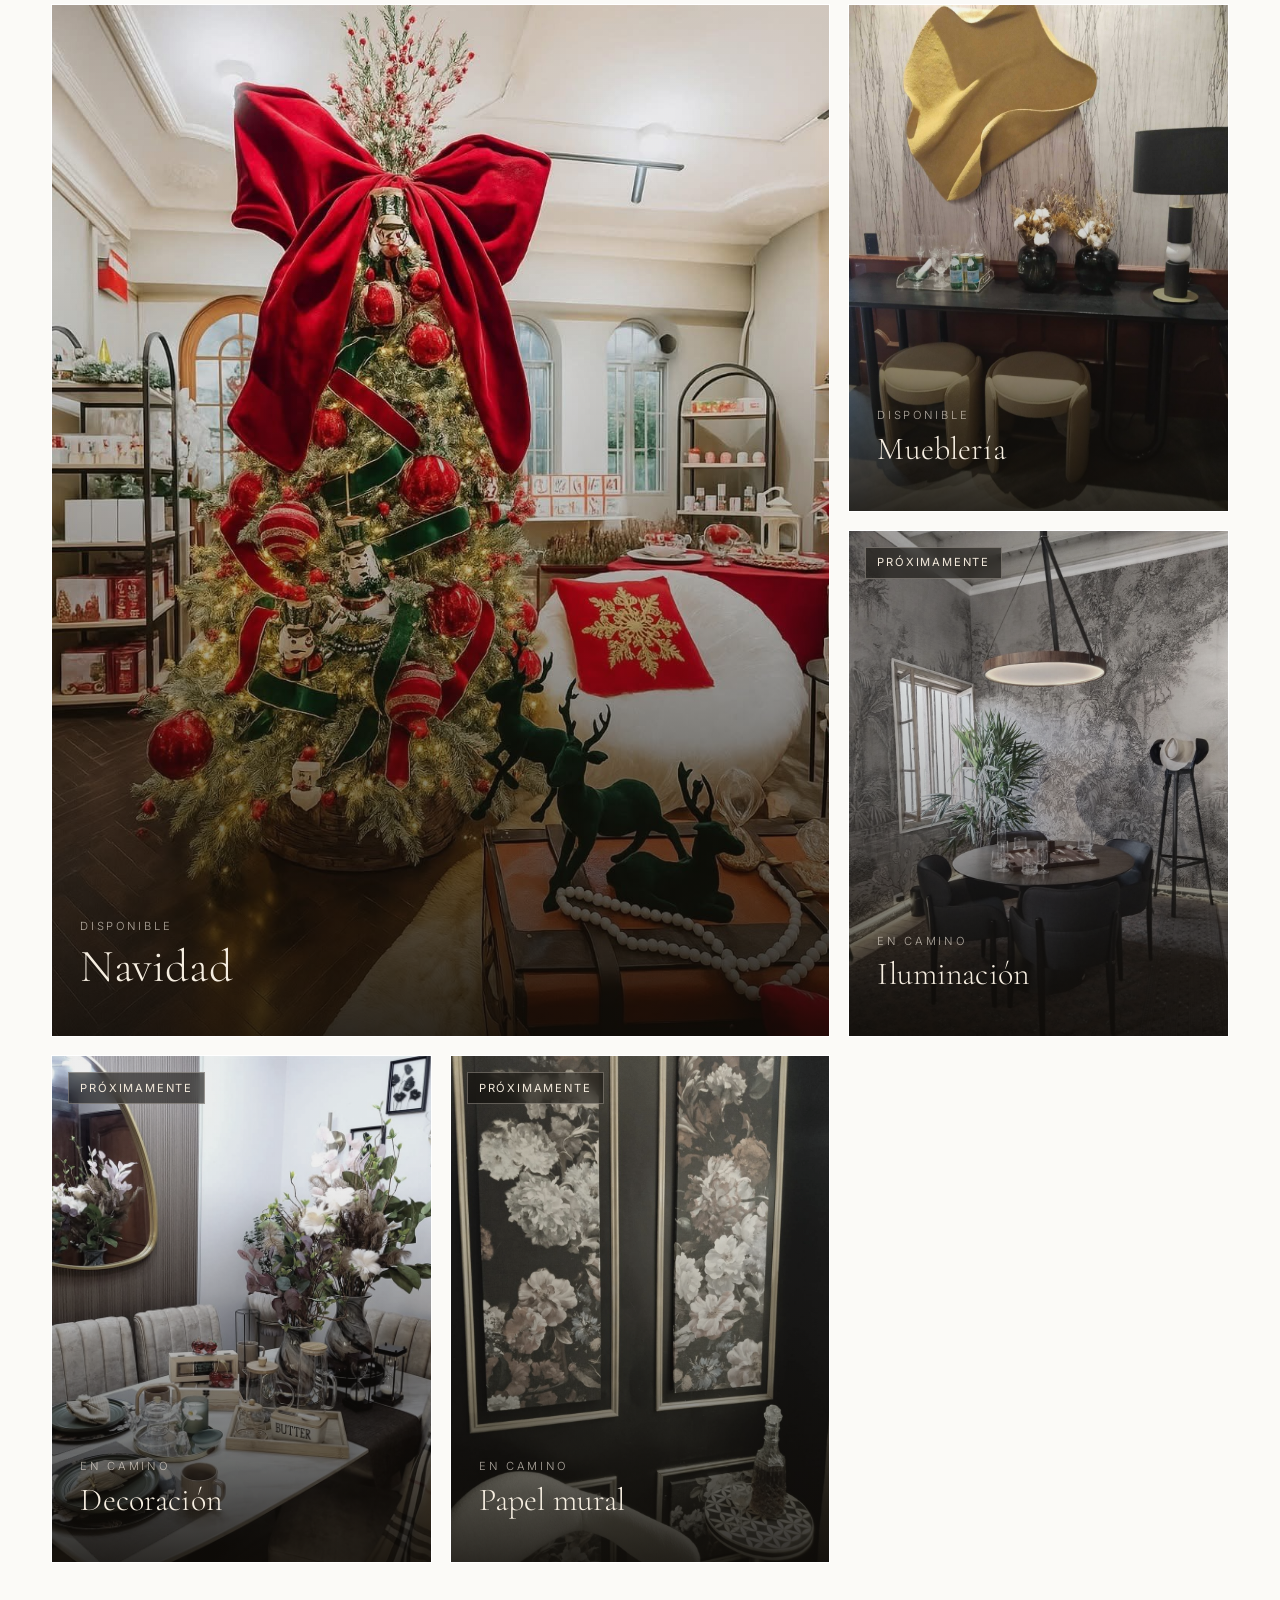
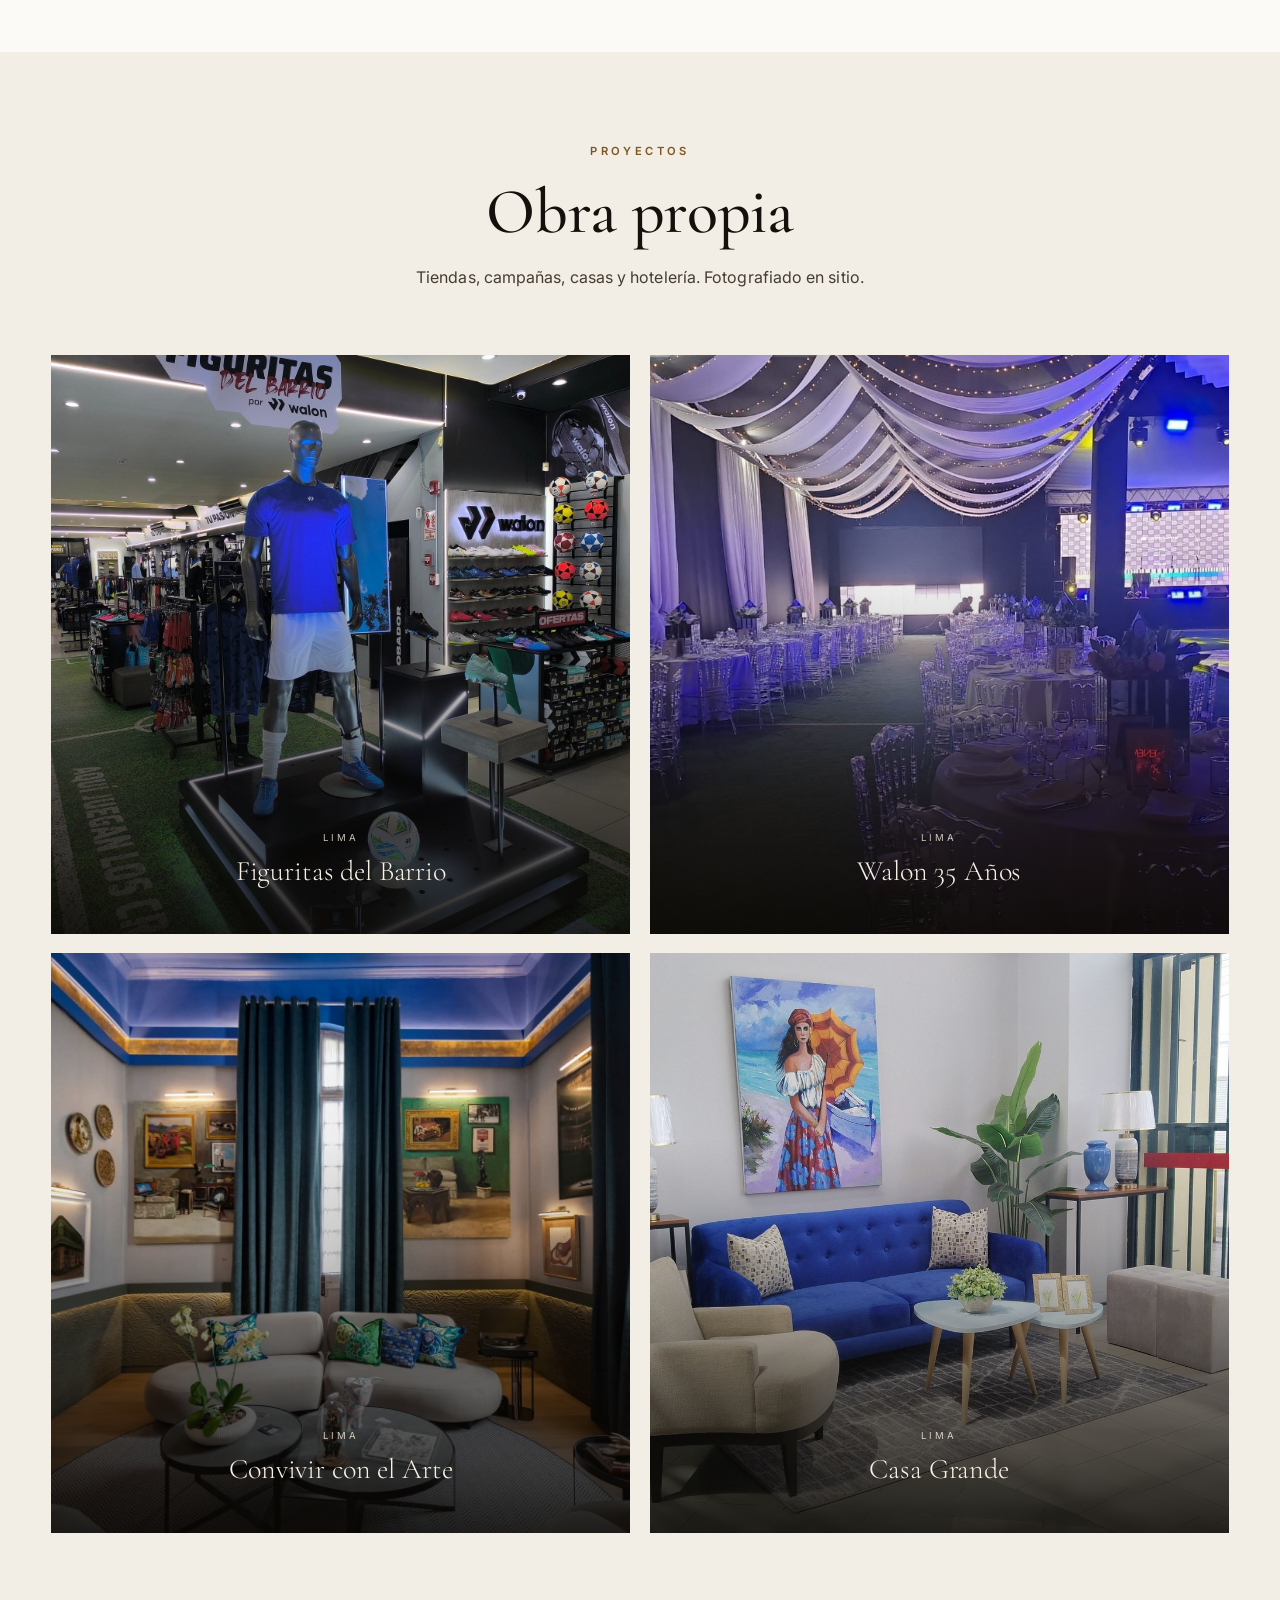
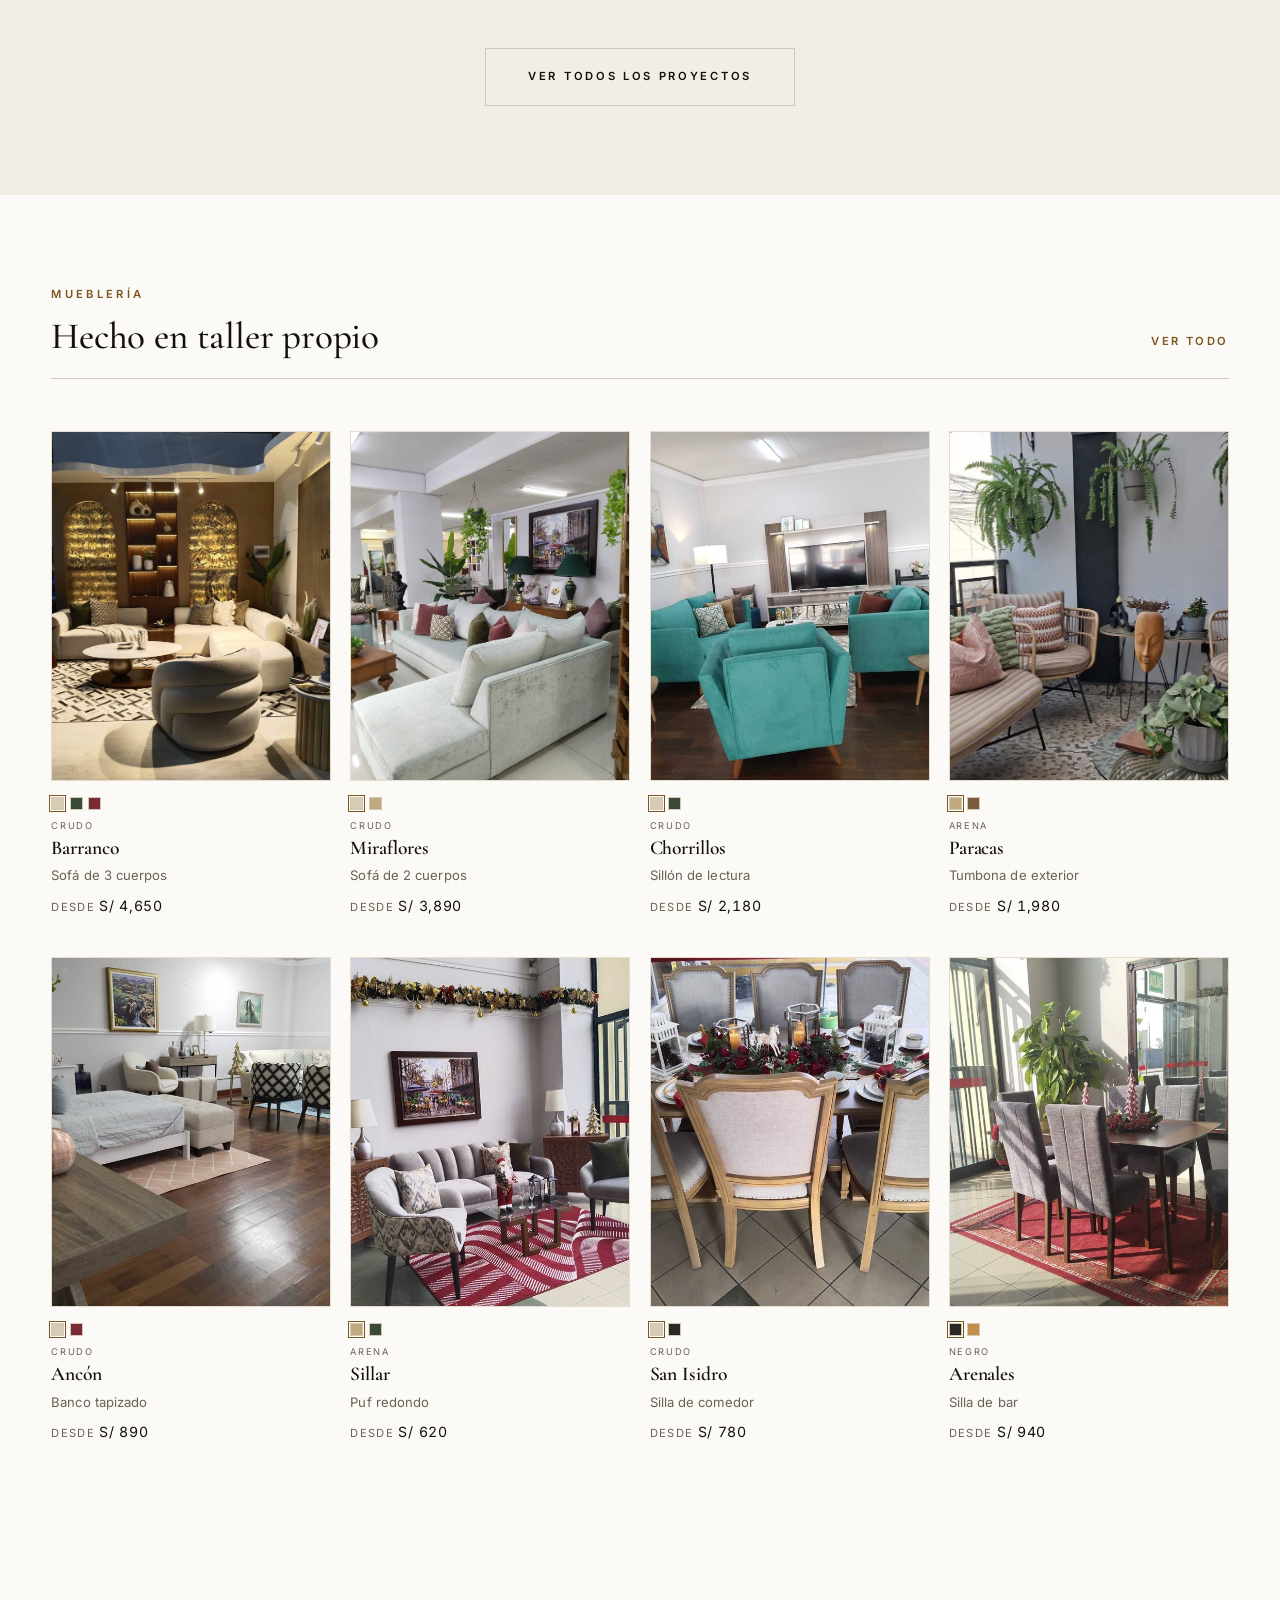
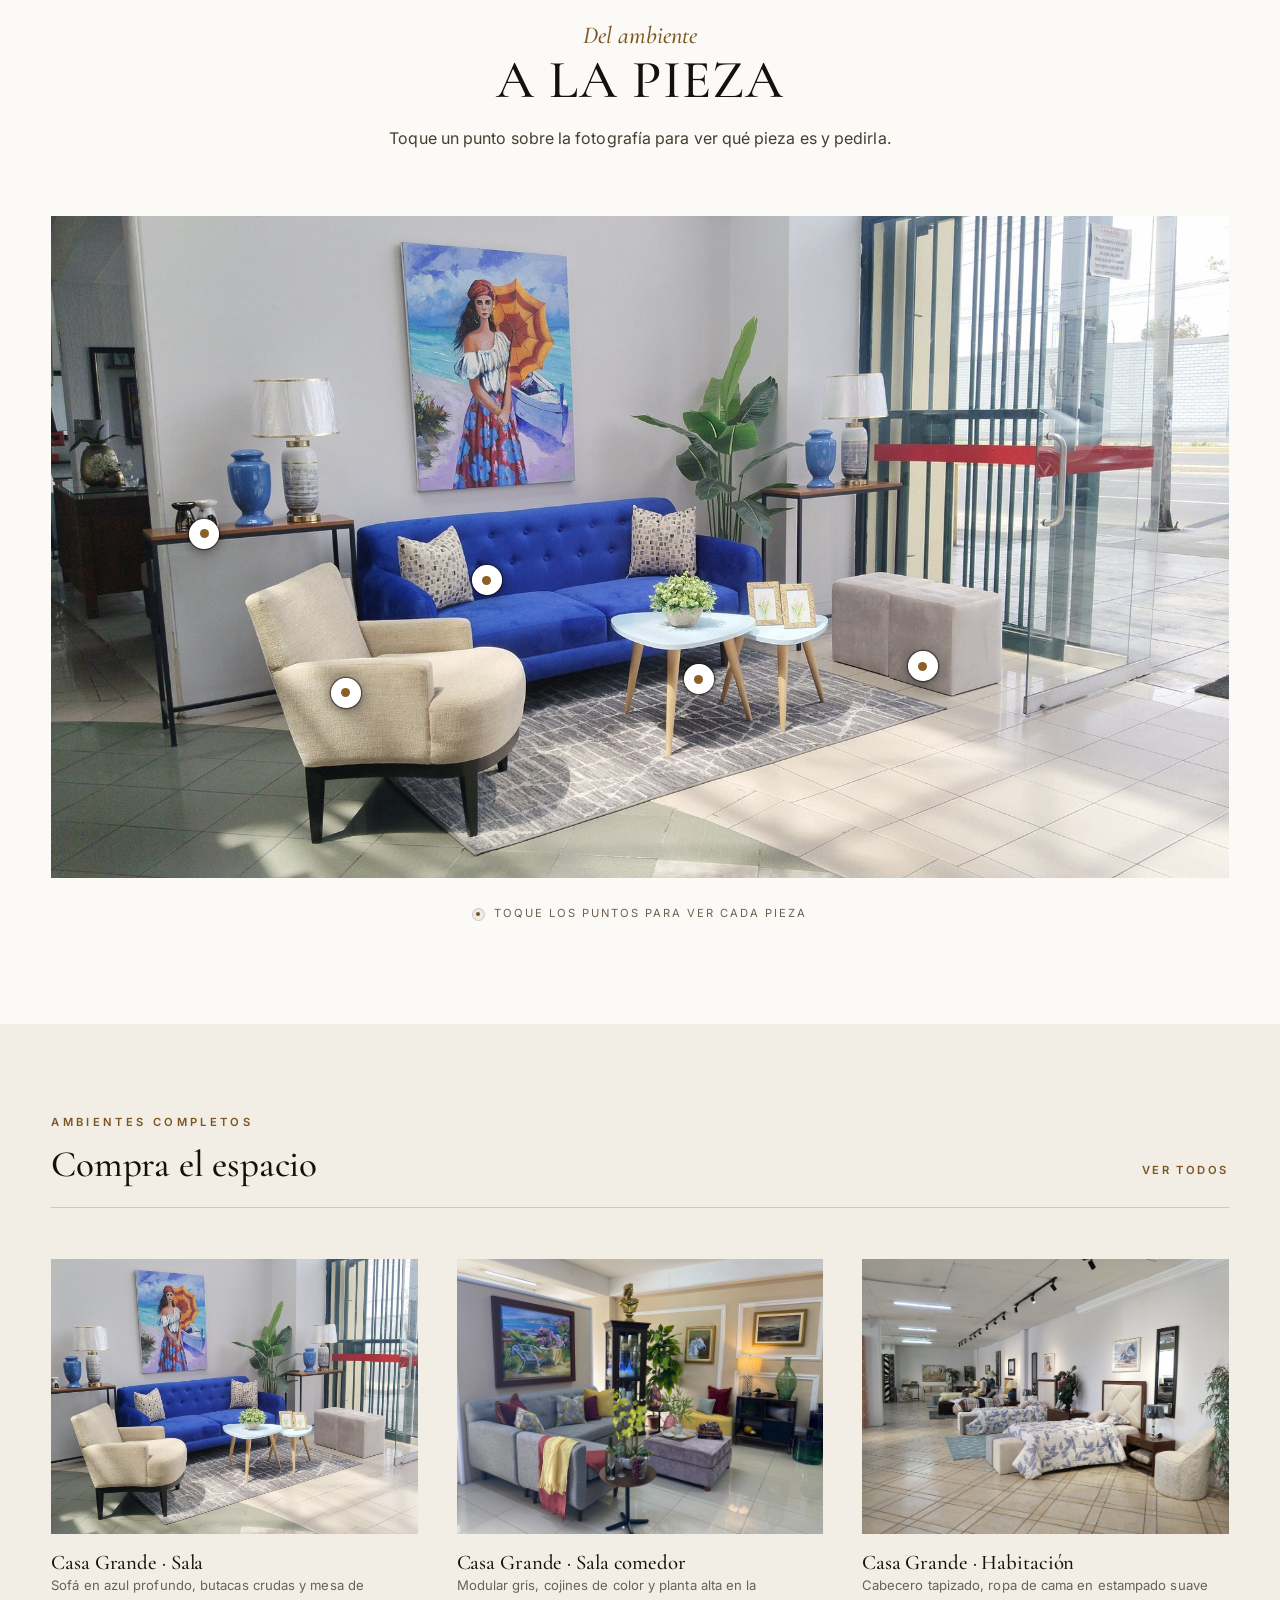
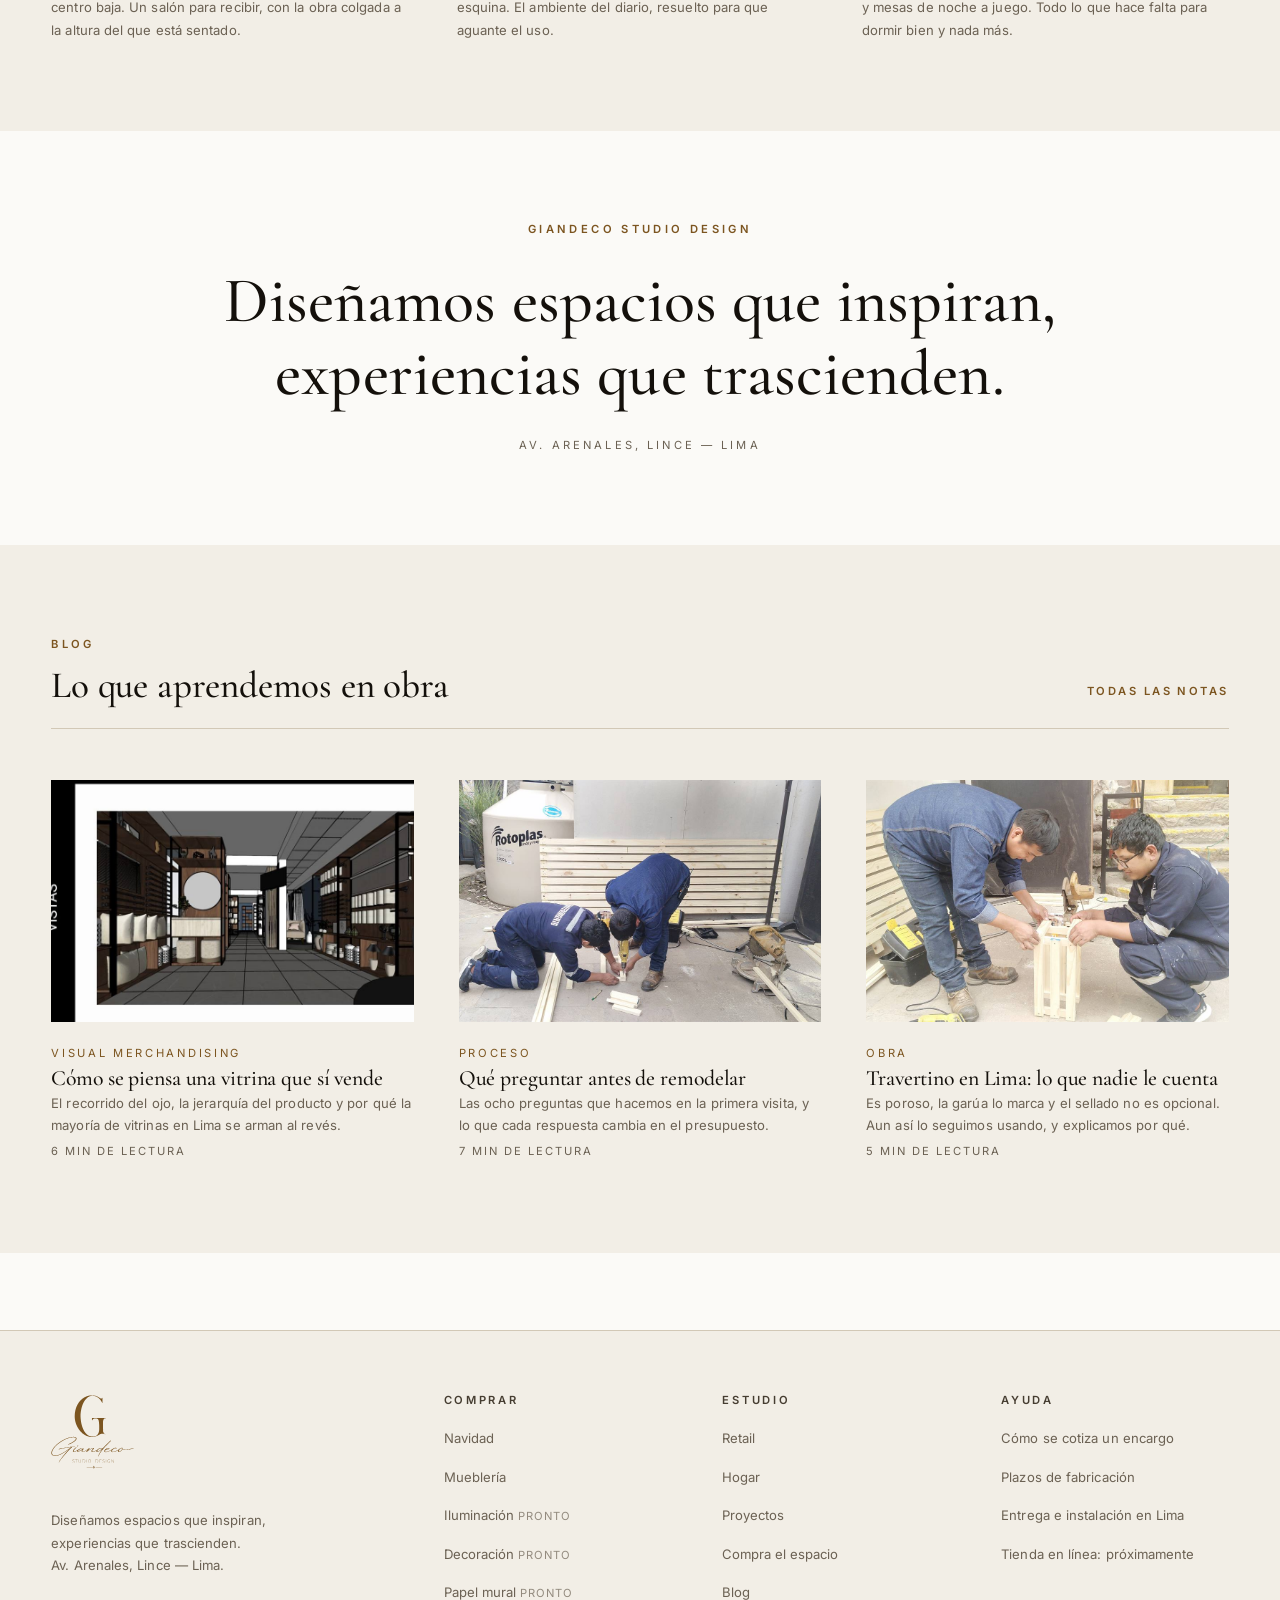
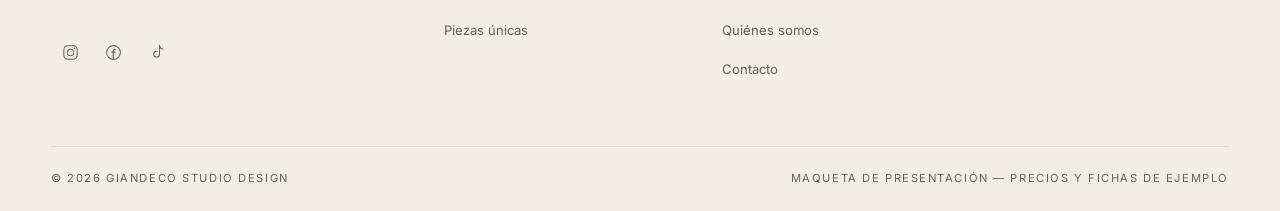
==== commit 5e63d471: "El logo pasa a vector y Gian pone cara en Quienes somos LOGO. Entra el SVG que mando el estudio, en " ====
--- a/claro.html
+++ b/claro.html
@@ -12,7 +12,7 @@
 <link rel="preconnect" href="https://fonts.googleapis.com" />
 <link rel="preconnect" href="https://fonts.gstatic.com" crossorigin />
 <link rel="stylesheet" href="https://fonts.googleapis.com/css2?family=Cormorant+Garamond:wght@300;400;500;600&family=Inter:wght@400;500;600&display=swap" />
-<link rel="stylesheet" href="css/giandeco.css?v=cec06163" />
+<link rel="stylesheet" href="css/giandeco.css?v=b54d5dbb" />
 </head>
 <body>
 
@@ -36,8 +36,8 @@
       </div>
 
       <button class="brand" type="button" data-go="home" aria-label="Giandeco Studio Design — inicio">
-        <img class="logo-oscuro" src="img/logo.png" alt="Giandeco Studio Design" width="330" height="220" />
-        <img class="logo-claro" src="img/logo-claro.png" alt="Giandeco Studio Design" width="330" height="220" />
+        <img class="logo-oscuro" src="img/logo.svg" alt="Giandeco Studio Design" width="112" height="100" />
+        <img class="logo-claro" src="img/logo-claro.svg" alt="Giandeco Studio Design" width="112" height="100" />
       </button>
 
       <div class="hright">
@@ -768,8 +768,8 @@
   <div class="wrap">
     <div class="fg">
       <div class="fbrand">
-        <img class="logo-oscuro" src="img/logo.png" alt="Giandeco Studio Design" loading="lazy" />
-        <img class="logo-claro" src="img/logo-claro.png" alt="Giandeco Studio Design" loading="lazy" />
+        <img class="logo-oscuro" src="img/logo.svg" alt="Giandeco Studio Design" width="112" height="100" loading="lazy" />
+        <img class="logo-claro" src="img/logo-claro.svg" alt="Giandeco Studio Design" width="112" height="100" loading="lazy" />
         <p>Diseñamos espacios que inspiran, experiencias que trascienden.<br />
           Av. Arenales, Lince — Lima.</p>
         <nav class="redes" id="redes" aria-label="Redes sociales"></nav>
@@ -820,7 +820,7 @@
   </div>
 </aside>
 
-<script src="js/datos.js?v=cec06163"></script>
-<script src="js/app.js?v=cec06163"></script>
+<script src="js/datos.js?v=b54d5dbb"></script>
+<script src="js/app.js?v=b54d5dbb"></script>
 </body>
 </html>
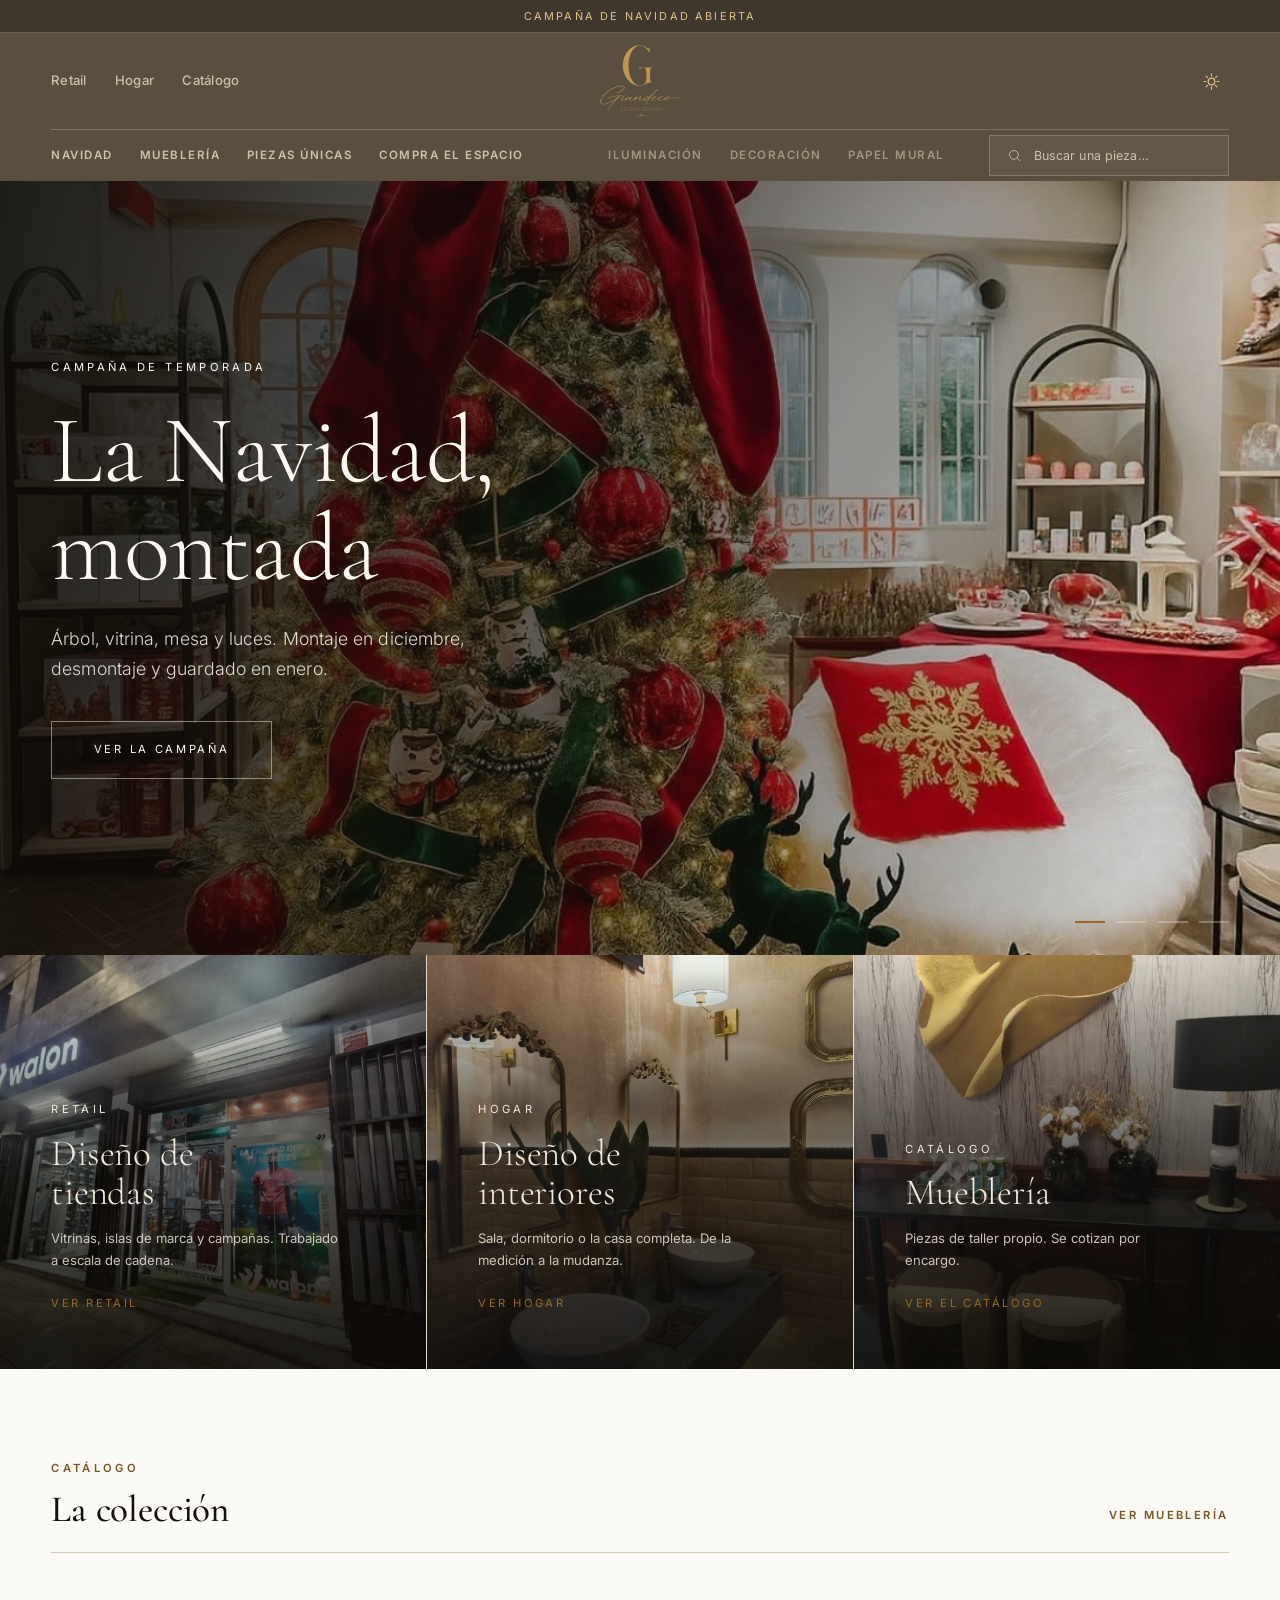
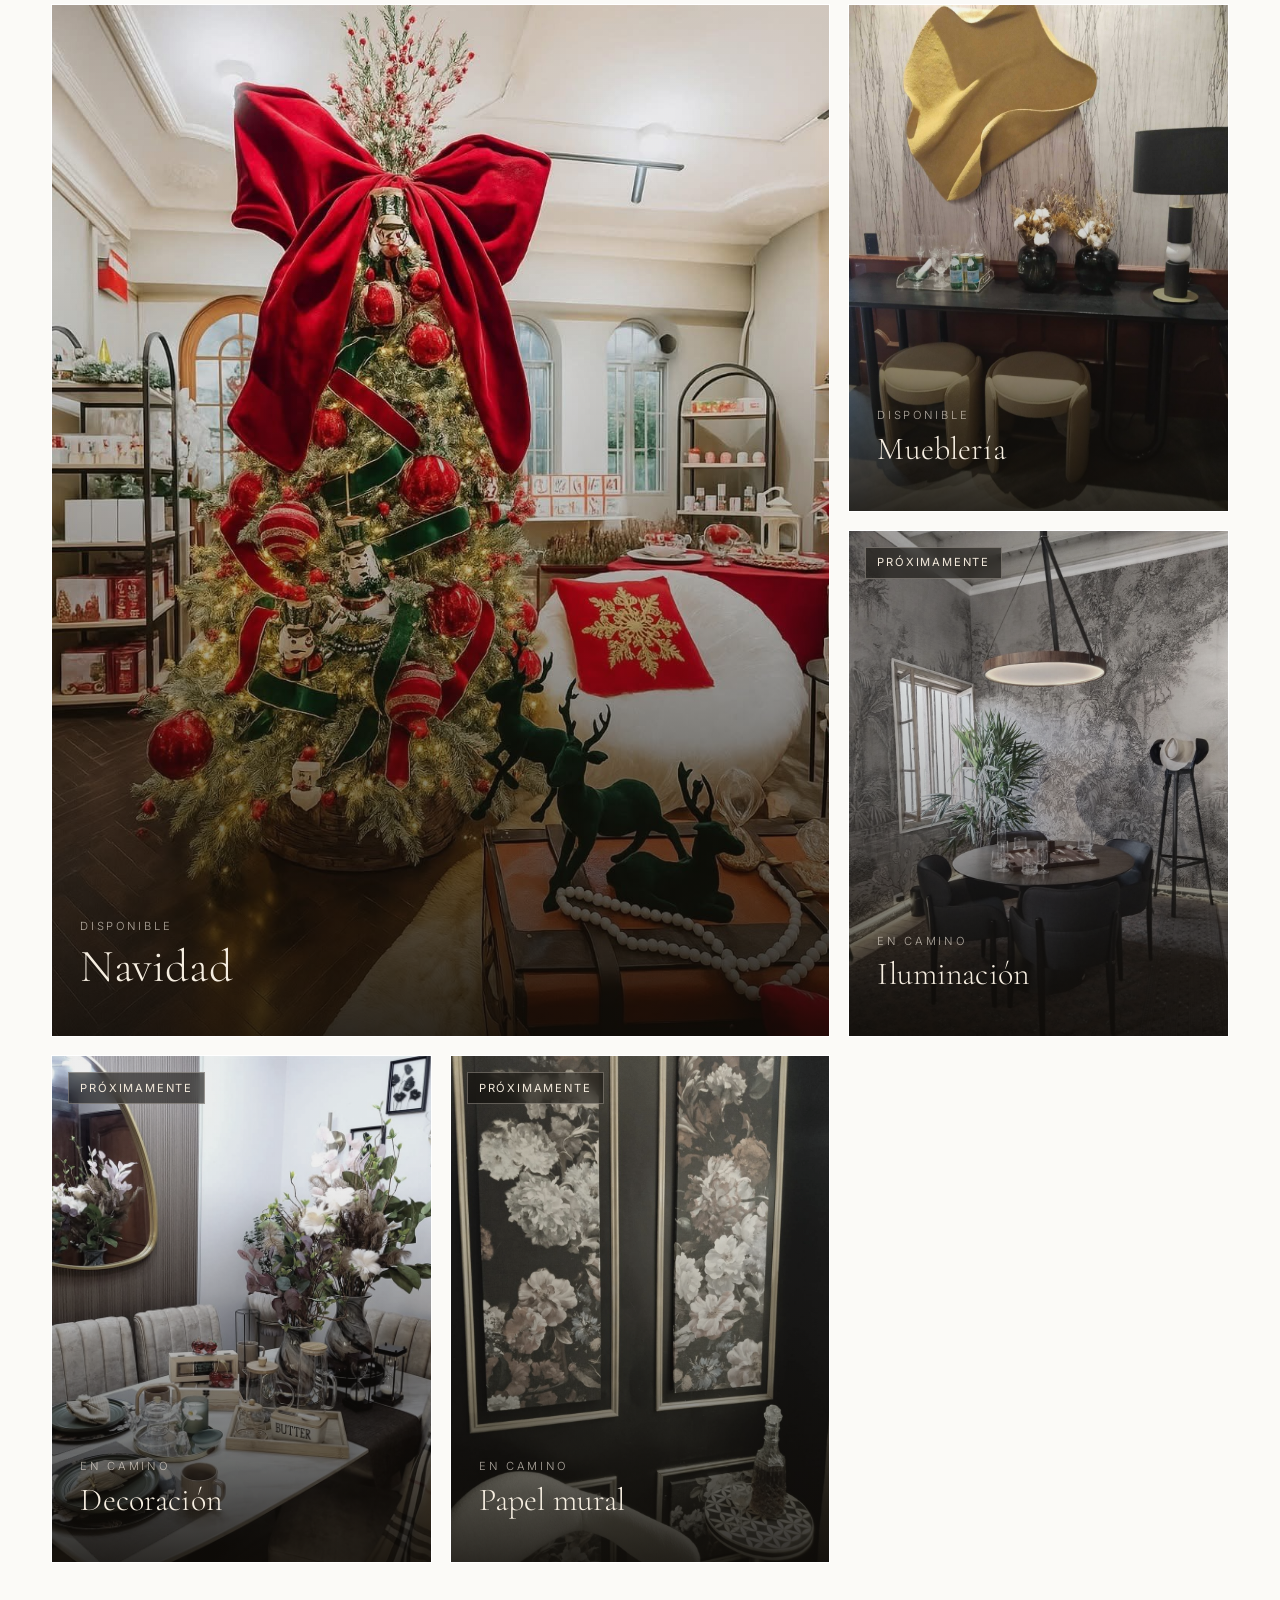
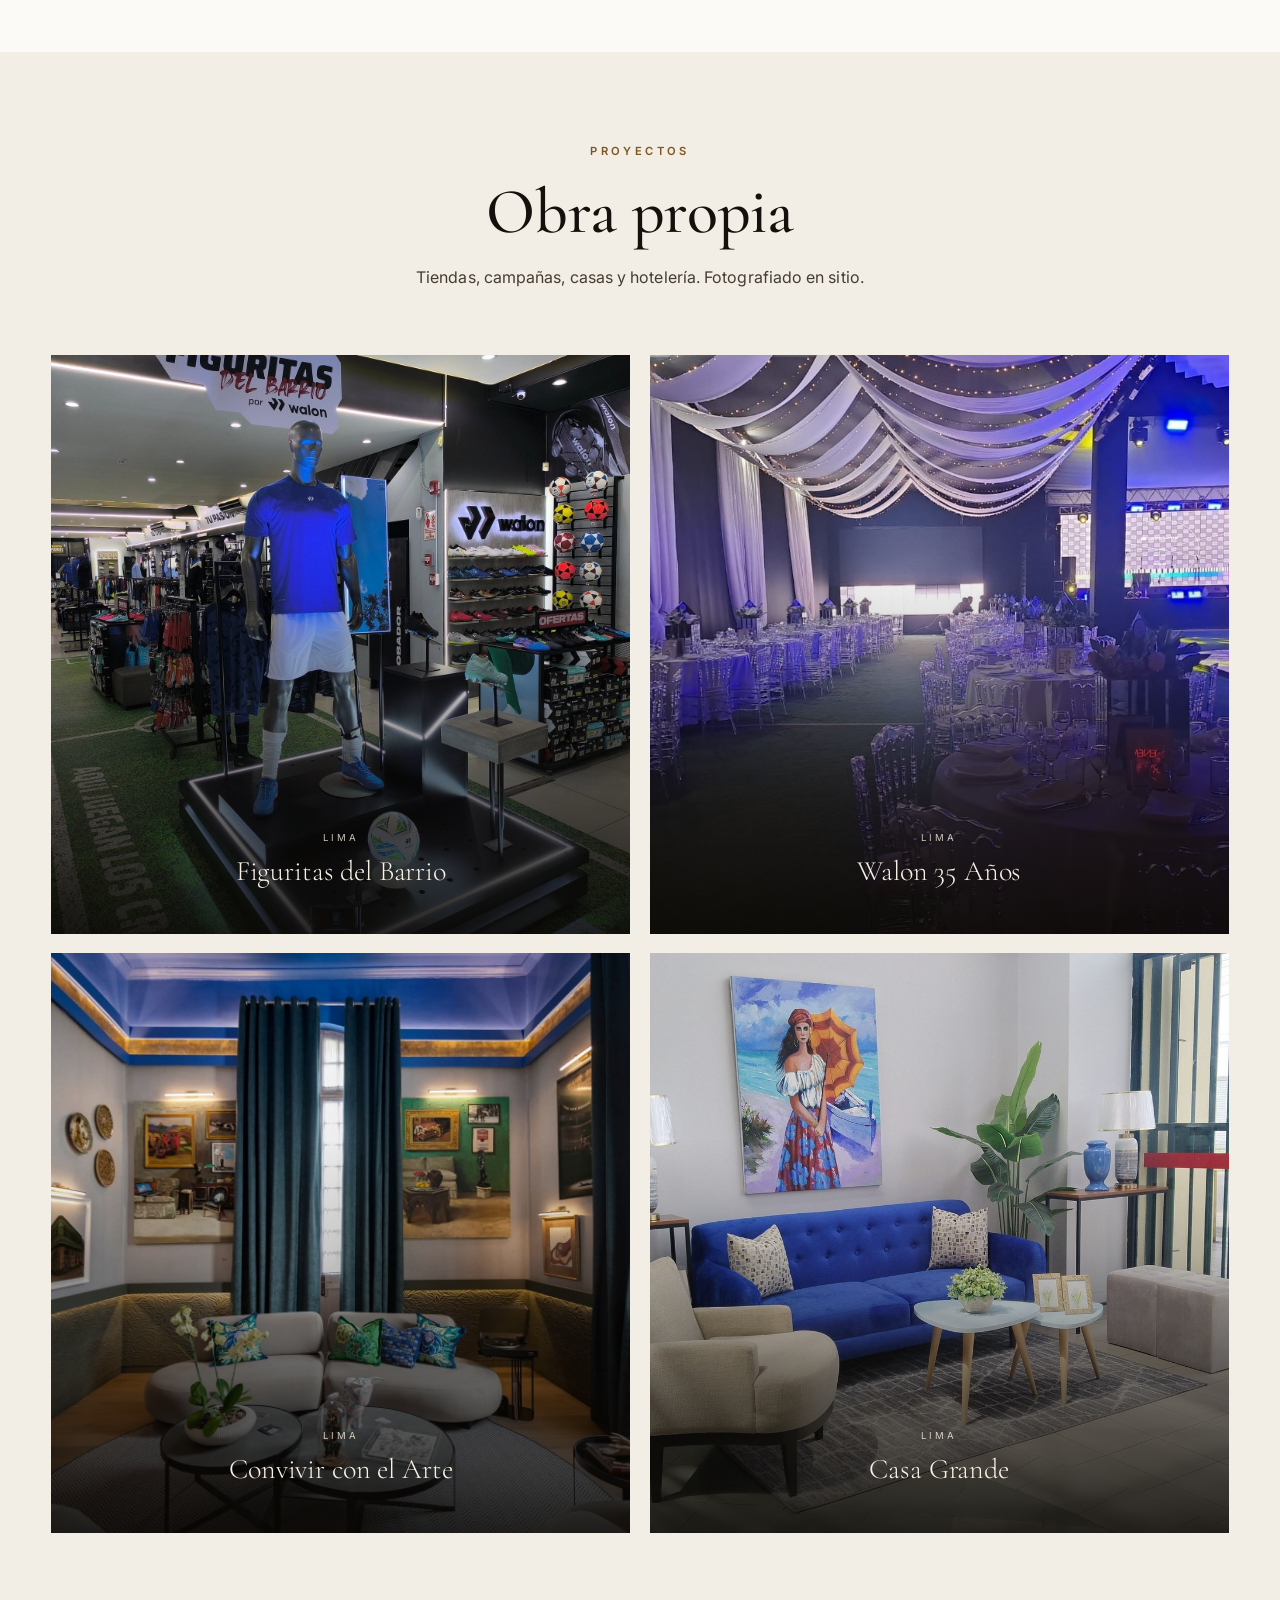
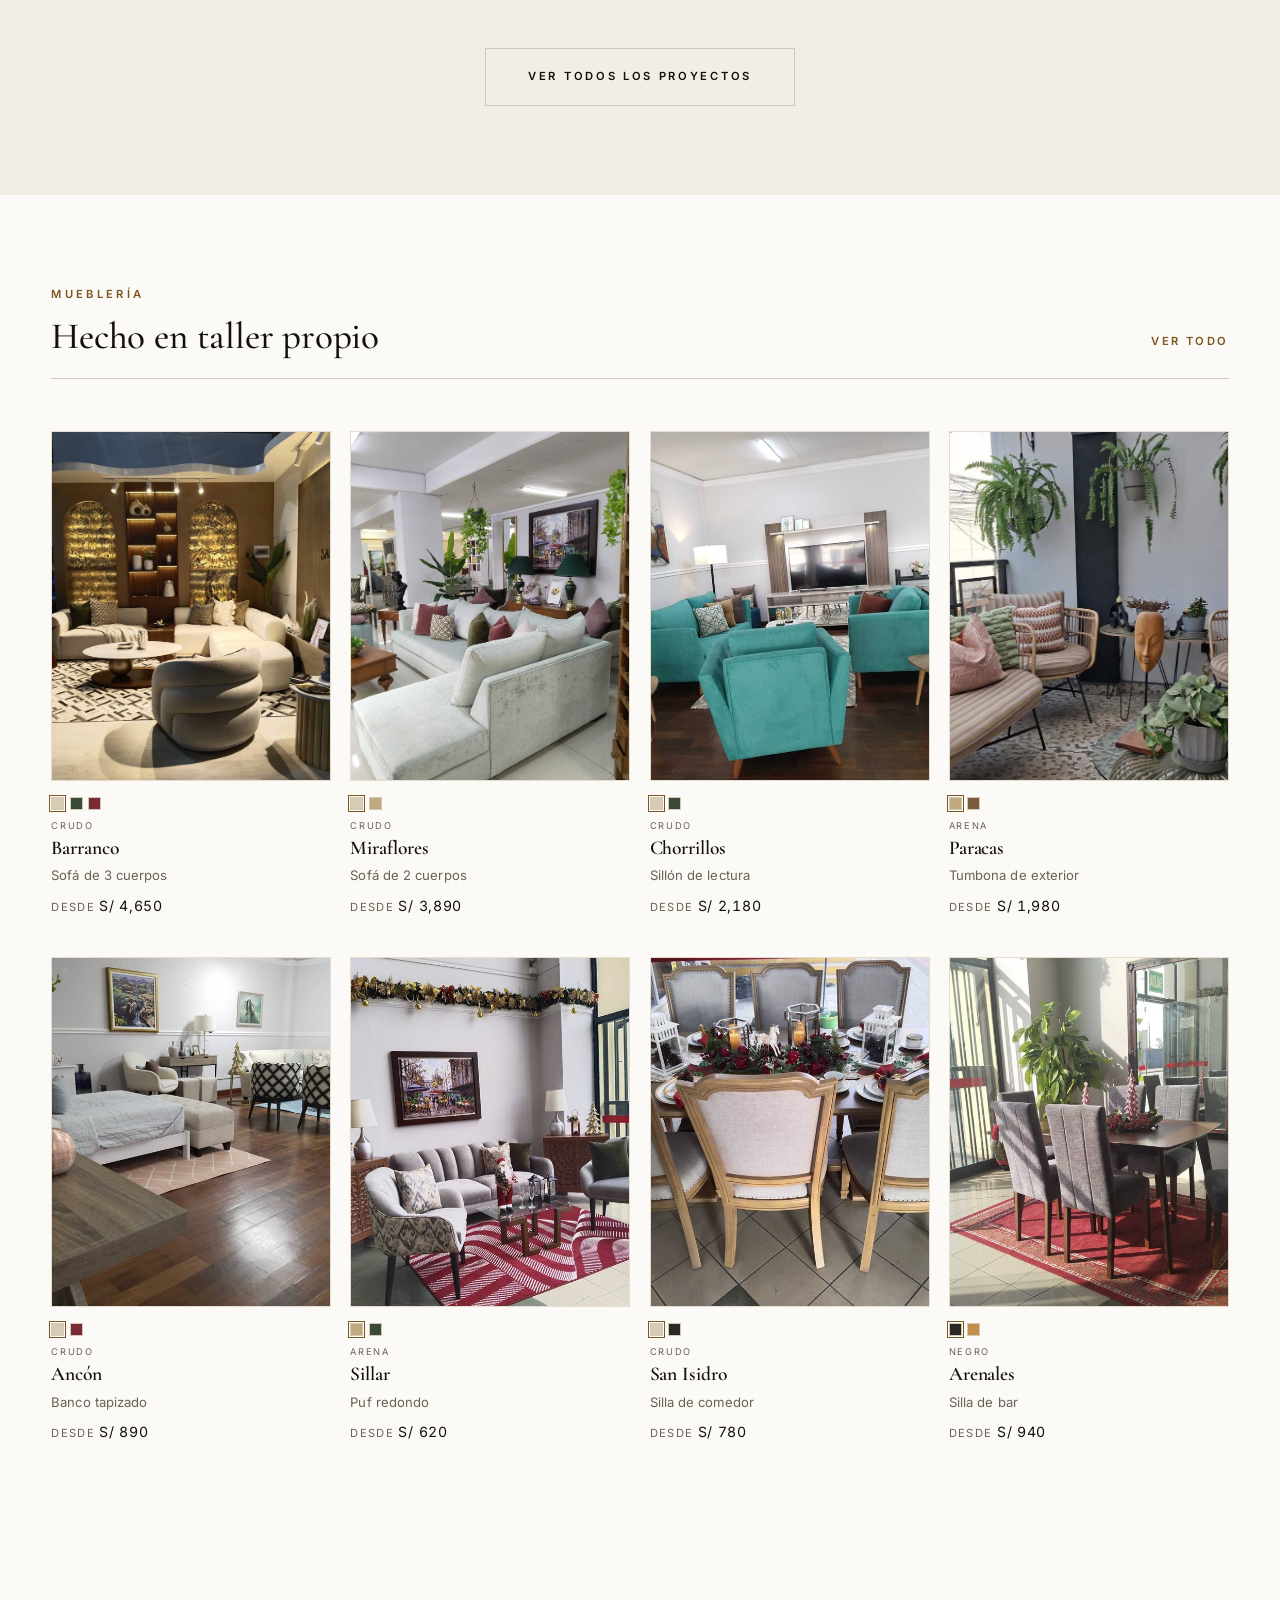
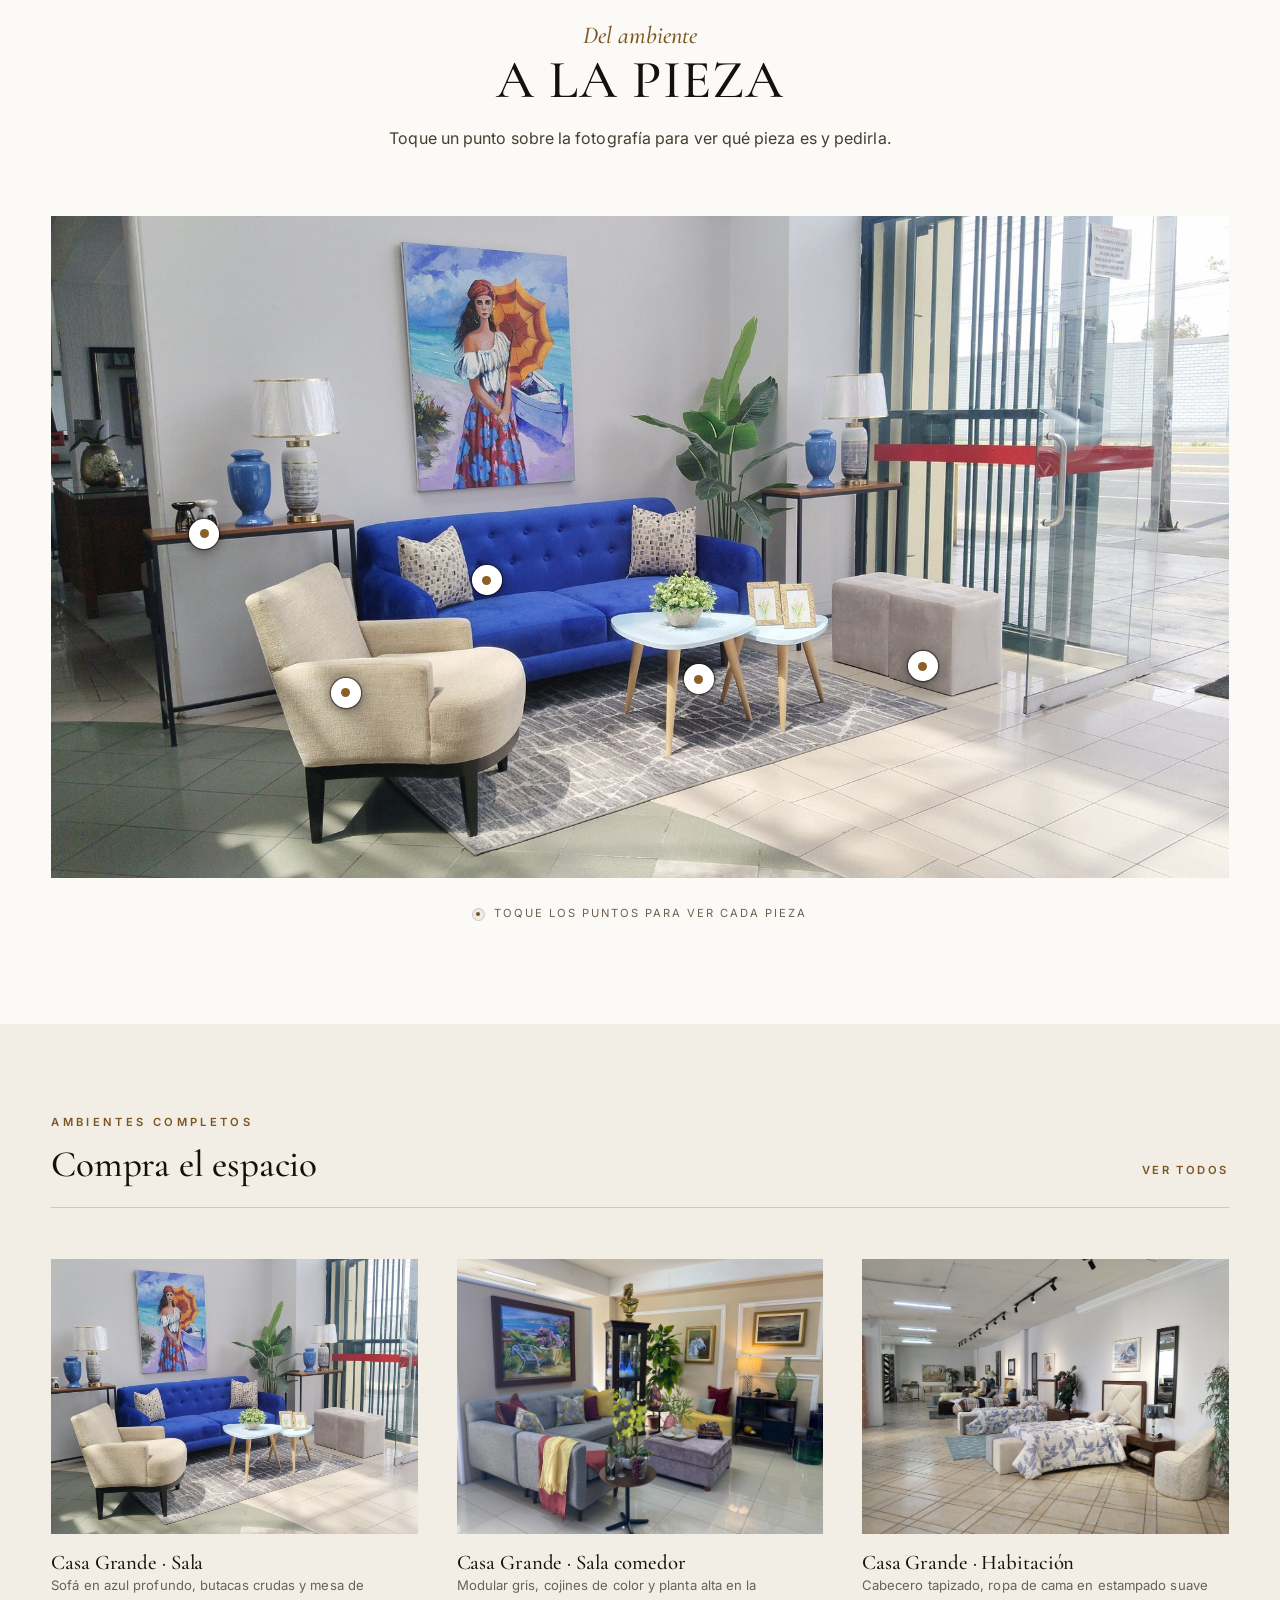
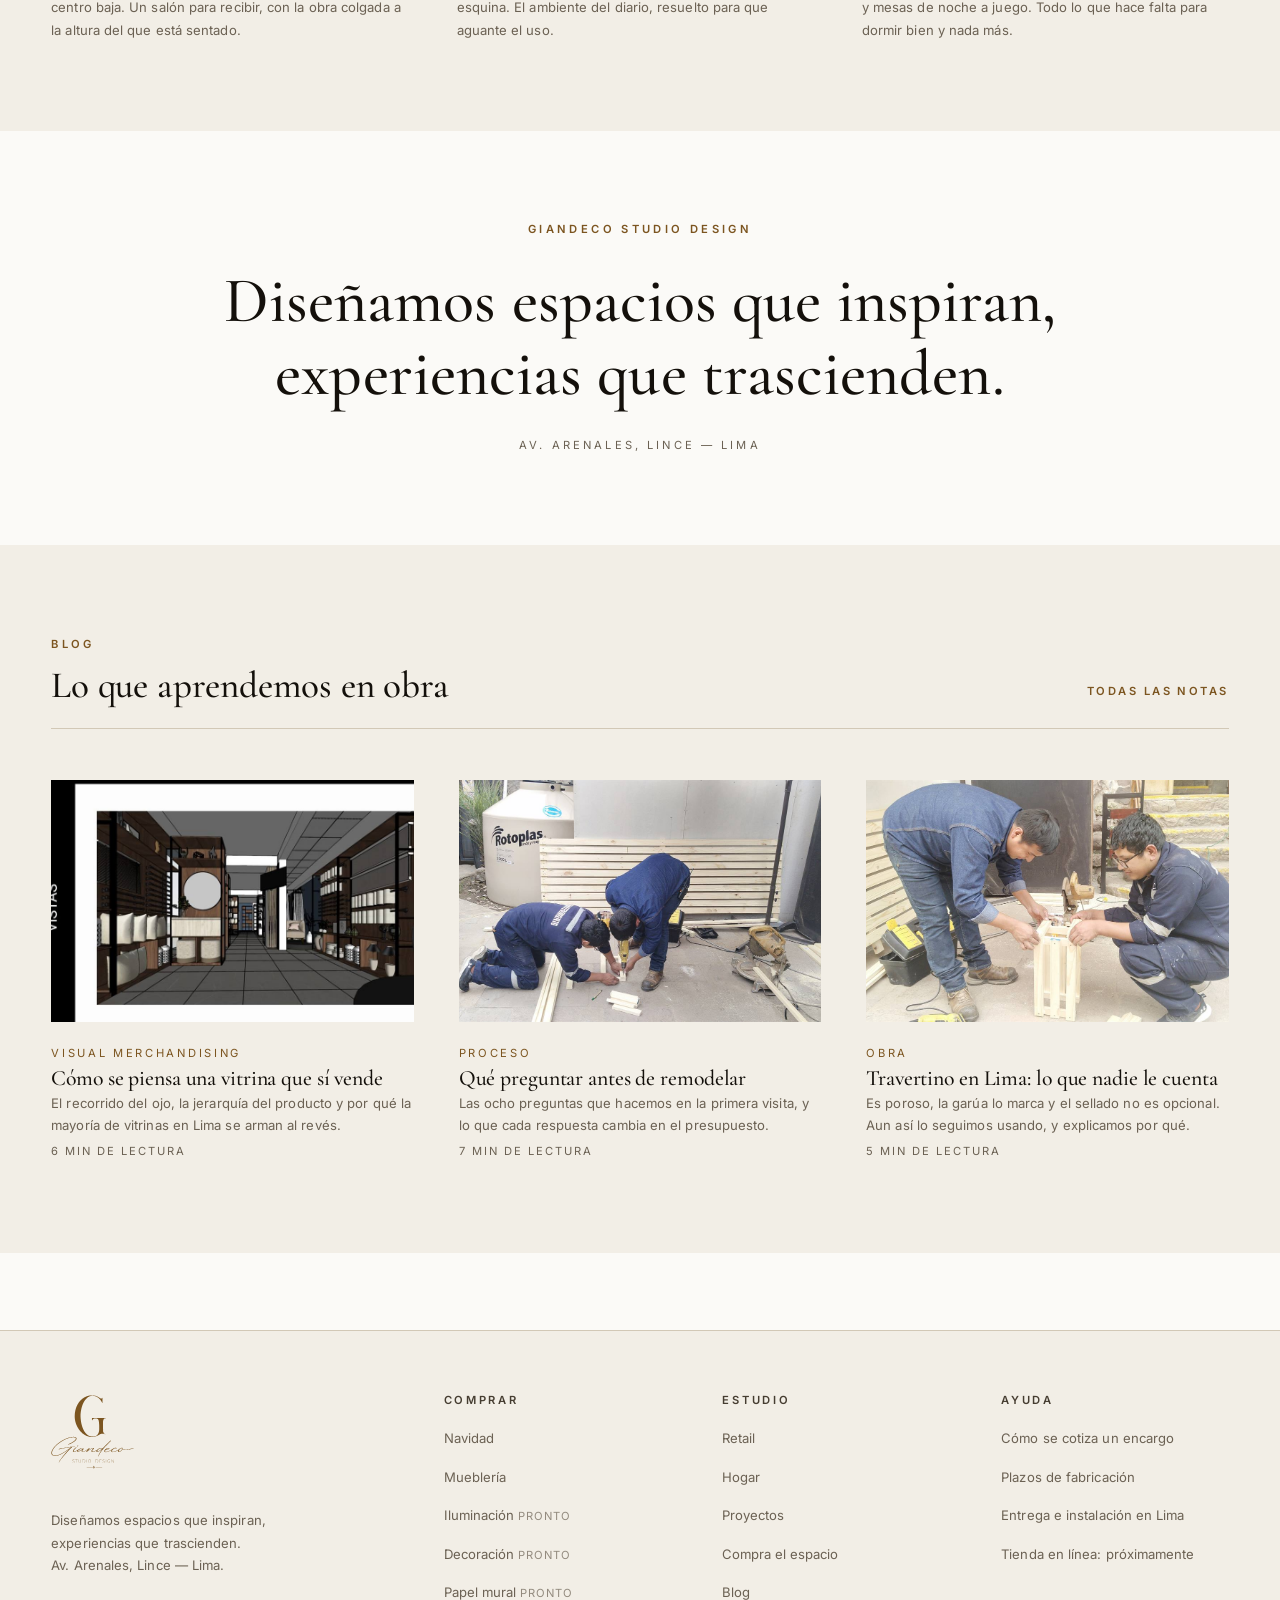
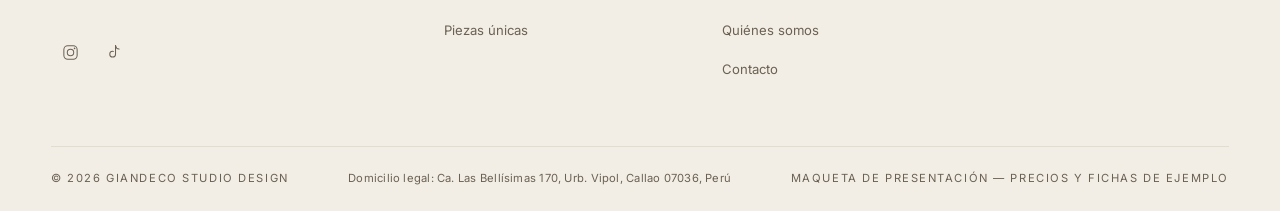
==== commit ee131885: "Gian pone cara nueva, y el estudio celular, domicilio legal y redes Cuatro datos que hasta ahora era" ====
--- a/claro.html
+++ b/claro.html
@@ -6,13 +6,13 @@
 <meta name="robots" content="noindex, nofollow" />
 <meta name="theme-color" content="#FBFAF7" />
 <meta name="description" content="Giandeco Studio Design — arquitectura, diseño interior, visual merchandising y tienda en línea. Maqueta de presentación." />
-<title>Giandeco Studio Design</title>
+<title>Giandeco Studio Design — acabado claro</title>
 
 <link rel="icon" href="img/favicon.png" type="image/png" />
 <link rel="preconnect" href="https://fonts.googleapis.com" />
 <link rel="preconnect" href="https://fonts.gstatic.com" crossorigin />
 <link rel="stylesheet" href="https://fonts.googleapis.com/css2?family=Cormorant+Garamond:wght@300;400;500;600&family=Inter:wght@400;500;600&display=swap" />
-<link rel="stylesheet" href="css/giandeco.css?v=b54d5dbb" />
+<link rel="stylesheet" href="css/giandeco.css?v=4cc71e6b" />
 </head>
 <body>
 
@@ -751,7 +751,7 @@
         </div>
         <div>
           <dt>WhatsApp</dt>
-          <dd>+51 900 000 000<small>Lunes a sábado, 9 a 19 h</small></dd>
+          <dd><a class="dato-enlace" href="https://wa.me/51920775559" target="_blank" rel="noopener noreferrer">+51 920 775 559</a><small>Lunes a sábado, 9 a 19 h</small></dd>
         </div>
         <div>
           <dt>Profesionales</dt>
@@ -803,6 +803,7 @@
     </div>
     <div class="colo">
       <span>© 2026 Giandeco Studio Design</span>
+      <span class="colo-legal">Domicilio legal: Ca. Las Bellísimas 170, Urb. Vipol, Callao 07036, Perú</span>
       <span>Maqueta de presentación — precios y fichas de ejemplo</span>
     </div>
   </div>
@@ -820,7 +821,7 @@
   </div>
 </aside>
 
-<script src="js/datos.js?v=b54d5dbb"></script>
-<script src="js/app.js?v=b54d5dbb"></script>
+<script src="js/datos.js?v=4cc71e6b"></script>
+<script src="js/app.js?v=4cc71e6b"></script>
 </body>
 </html>
--- a/css/giandeco.css
+++ b/css/giandeco.css
@@ -59,20 +59,27 @@
   :root{ --h-marca:96px; --h-nav:52px; --h-total:calc(var(--h-aviso) + var(--h-marca) + var(--h-nav)); }
 }
 
-/* --- tema oscuro: los colores tal como están hoy, sólo afinados --- */
+/* --- tema oscuro: el que arranca por defecto ---
+   El negro del cuerpo es #21201E, el que pidio el estudio. No es un negro
+   de imprenta sino un gris muy oscuro y apenas calido, asi que el resto de
+   la escala se rehizo sobre el: cada peldano guarda el mismo salto de
+   luminosidad que tenia sobre el negro anterior, para que la alternancia de
+   secciones se siga leyendo sin que ninguna se despegue. --txt3 sube un
+   punto porque sobre un fondo mas claro los metadatos perdian contraste
+   (3,40 frente al 4,08 de antes; con #8A7E6C vuelve a 4,09). */
 :root,
 [data-tema="oscuro"]{
-  --bg:#0E0C09;
-  --bg2:#141009;
-  --bg3:#1B1610;
-  --bg4:#241D14;
-  --lienzo:#17130D;          /* fondo de las fotos de producto */
-  --line:#2E271C;
-  --line2:#221C14;
+  --bg:#21201E;
+  --bg2:#262523;
+  --bg3:#2C2A27;
+  --bg4:#33312D;
+  --lienzo:#292724;          /* fondo de las fotos de producto */
+  --line:#3C3A35;
+  --line2:#2C2A26;
 
   --txt:#EDE4D3;
   --txt2:#AC9E86;
-  --txt3:#7C7160;
+  --txt3:#8A7E6C;
 
   --oro:#C08F4A;
   --oro-lt:#D9B074;
@@ -135,7 +142,7 @@
    claro, porque :root y [data-tema] pesan igual y gana el último. */
 :root,
 [data-tema="oscuro"]{
-  --head-bg:#211A11;
+  --head-bg:#2E2A21;
   --head-txt:#EFE5D3;
   --head-txt2:#A89578;
   --head-line:rgba(239,229,211,.15);
@@ -155,6 +162,12 @@
 /* ---------- 2. base ------------------------------------------------------ */
 
 *,*::before,*::after{box-sizing:border-box}
+
+/* El navegador oculta [hidden] con una regla suya, y cualquier display de
+   autor la pisa. Le paso a .camp-band: el JS la ocultaba con band.hidden y
+   su display:grid la dejaba en pantalla, vacia, al salir de la campana.
+   Sobre el negro anterior no se veia; sobre el fondo nuevo, si. */
+[hidden]{display:none!important}
 
 html{
   scroll-padding-top:calc(var(--h-total) + 2rem);
@@ -910,6 +923,12 @@
 .cont-datos dd{margin:0;font-family:var(--display);font-size:1.3rem;font-weight:var(--peso-display);color:var(--txt)}
 .cont-datos dd small{display:block;font-family:var(--sans);font-size:var(--t-sm);color:var(--txt3);
   letter-spacing:0;margin-top:.2rem}
+/* El WhatsApp es lo unico pulsable de la lista: se subraya al pasar por
+   encima para que se note, sin pintarlo de otro color y romper la columna. */
+.cont-datos dd .dato-enlace{text-decoration:underline;text-decoration-color:transparent;
+  text-underline-offset:.18em;transition:text-decoration-color .2s}
+.cont-datos dd .dato-enlace:hover,
+.cont-datos dd .dato-enlace:focus-visible{text-decoration-color:var(--oro)}
 
 /* ---------- 14. producto ------------------------------------------------- */
 
@@ -1343,6 +1362,10 @@
 .colo{display:flex;align-items:center;justify-content:space-between;gap:1.2rem;flex-wrap:wrap;
   padding-block:1.4rem;border-top:1px solid var(--line2);
   font-family:var(--sans);font-size:var(--t-xs);letter-spacing:.14em;color:var(--txt3);text-transform:uppercase}
+/* El domicilio legal es un dato registral, no un reclamo: sale de la caja
+   alta y del espaciado del colofon porque una direccion en versalitas
+   apretadas no se lee, y esta justamente para poder leerse. */
+.colo-legal{text-transform:none;letter-spacing:.02em}
 
 /* ---------- 23. barra de progreso ---------------------------------------- */
 
@@ -1886,7 +1909,7 @@
 
 #v-cat.campana{
   --oro:#8A5E1E;
-  --oro-lt:#A87А2C;
+  --oro-lt:#A87A2C;
   --verde:#2E4034;
   --lienzo-camp:#F1EBDF;
   background:
@@ -1952,137 +1975,3 @@
 #v-cat.campana .sub-c[aria-pressed="true"]{border-color:var(--verde)}
 
 
-/* ==========================================================================
-   33. LA CINTA QUE SE TURNA
-   --------------------------------------------------------------------------
-   Las frases ocupan el mismo sitio y se relevan: la que sale se va por
-   arriba, la que entra sube desde abajo. Nada de marquesina: el texto en
-   movimiento continuo no se lee, sólo distrae.
-   ========================================================================== */
-
-.aviso-rot{
-  position:relative;height:var(--h-aviso);overflow:hidden;
-  padding-inline:var(--gut);
-}
-.aviso-rot span{
-  position:absolute;inset:0;
-  display:flex;align-items:center;justify-content:center;
-  font-family:var(--sans);font-size:.68rem;font-weight:400;letter-spacing:.2em;
-  text-transform:uppercase;color:var(--head-txt2);
-  white-space:nowrap;
-  opacity:0;transform:translateY(105%);
-  transition:opacity .5s var(--ease), transform .6s var(--ease);
-  pointer-events:none;
-}
-.aviso-rot span.on{opacity:1;transform:none}
-.aviso-rot span.fuera{opacity:0;transform:translateY(-105%)}
-
-/* la primera frase es la campaña viva: se marca en oro */
-.aviso-rot span:first-child{color:var(--head-oro)}
-
-@media(max-width:760px){
-  .aviso-rot span{font-size:.6rem;letter-spacing:.12em}
-}
-@media(prefers-reduced-motion:reduce){
-  .aviso-rot span{transition:none}
-}
-
-/* ==========================================================================
-   34. REDES
-   --------------------------------------------------------------------------
-   Dibujadas con el mismo trazo que el resto de iconos del sitio, no con los
-   logotipos oficiales: cada uno llega con su peso y su relleno y en un pie
-   sobrio se notan como tres cuerpos extraños.
-   ========================================================================== */
-
-.redes{display:flex;align-items:center;gap:.35rem;margin-top:.4rem}
-.red{
-  display:grid;place-items:center;width:38px;height:38px;
-  color:var(--txt3);border:1px solid transparent;
-  transition:color var(--rapido), border-color var(--rapido), transform var(--rapido);
-}
-.red svg{
-  width:19px;height:19px;
-  stroke:currentColor;fill:none;stroke-width:1.3;
-  stroke-linecap:round;stroke-linejoin:round;
-}
-.red:hover{color:var(--oro);border-color:var(--line);transform:translateY(-2px)}
-.red:focus-visible{outline:2px solid var(--oro);outline-offset:2px}
-
-/* ==========================================================================
-   35. CAMPAÑA DE TEMPORADA
-   --------------------------------------------------------------------------
-   La línea viva no entra como una categoría más. Tiene portada propia y tiñe
-   la vista: el oro sube de tono, aparece un verde de fondo y las fichas se
-   asientan sobre un lienzo más cálido.
-
-   Es el único sitio del sitio donde se rompe la paleta, y por eso funciona:
-   si todo fuera especial, nada lo sería.
-   ========================================================================== */
-
-#v-cat.campana{
-  --oro:#8A5E1E;
-  --oro-lt:#A87A2C;
-  --verde:#2E4034;
-  --lienzo-camp:#F1EBDF;
-  background:
-    radial-gradient(120% 60% at 50% 0%, rgba(46,64,52,.07), transparent 62%),
-    var(--bg);
-}
-[data-tema="oscuro"] #v-cat.campana{
-  --oro:#D6AC63;
-  --oro-lt:#E7C88C;
-  --verde:#3C5545;
-  --lienzo-camp:#191410;
-  background:
-    radial-gradient(120% 60% at 50% 0%, rgba(60,85,69,.20), transparent 62%),
-    var(--bg);
-}
-
-.camp-band{
-  display:grid;grid-template-columns:1fr;
-  border-bottom:1px solid var(--line2);
-}
-@media(min-width:960px){
-  .camp-band{grid-template-columns:1.15fr .85fr;align-items:stretch}
-}
-
-.camp-band-foto{position:relative;overflow:hidden;min-height:clamp(300px,44vh,560px);background:var(--lienzo)}
-.camp-band-foto img{position:absolute;inset:0;width:100%;height:100%;object-fit:cover;display:block}
-.camp-band-foto .veil{
-  position:absolute;inset:0;
-  background:linear-gradient(to top, rgba(12,10,7,.55), transparent 55%);
-}
-
-.camp-band-txt{
-  display:grid;gap:1.1rem;align-content:center;justify-items:start;
-  padding:clamp(2rem,5vw,4.5rem);
-  background:var(--lienzo-camp);
-}
-.camp-band-txt .eyebrow{color:var(--oro)}
-.camp-band-txt h1{
-  font-family:var(--display);font-weight:var(--peso-display);
-  font-size:var(--t-2xl);line-height:1.06;max-width:11em;
-}
-.camp-band-txt p{margin:0;color:var(--txt2);max-width:44ch}
-
-/* filete de temporada bajo el titular: oro y verde, sin más adorno */
-.camp-band-txt h1::after{
-  content:"";display:block;width:74px;height:2px;margin-top:1.1rem;
-  background:linear-gradient(to right, var(--oro), var(--verde));
-}
-
-.camp-band-tira{display:flex;gap:.5rem;margin-top:.5rem}
-.cb-mini{
-  display:block;width:clamp(64px,7vw,92px);aspect-ratio:1/1;overflow:hidden;
-  background:var(--lienzo);
-}
-.cb-mini img{width:100%;height:100%;object-fit:cover;display:block;
-  transition:transform 1s var(--ease)}
-.cb-mini:hover img{transform:scale(1.07)}
-
-/* Dentro de la campaña, el título de la sección y las fichas cambian de aire */
-#v-cat.campana .ctitle{color:var(--txt)}
-#v-cat.campana .pc{background:var(--lienzo-camp)}
-#v-cat.campana .pc .pr{color:var(--oro)}
-#v-cat.campana .sub-c[aria-pressed="true"]{border-color:var(--verde)}
